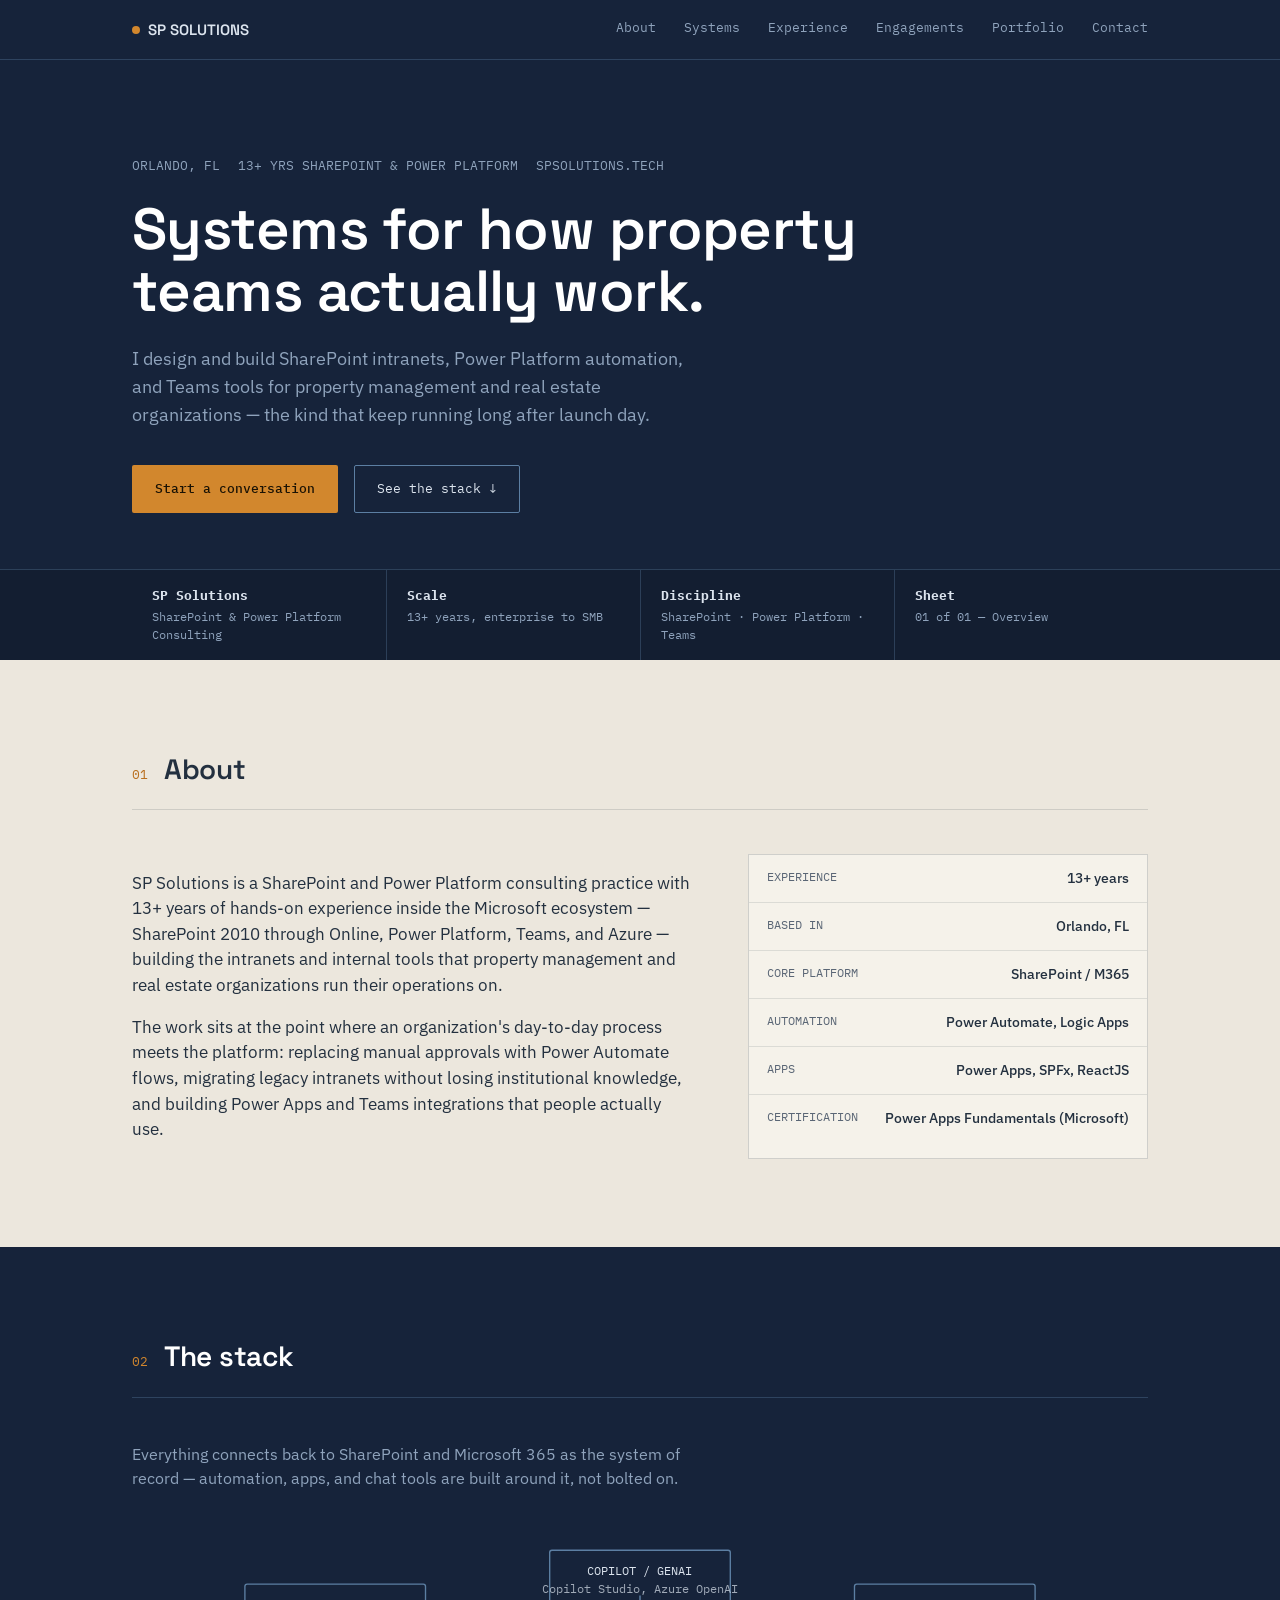
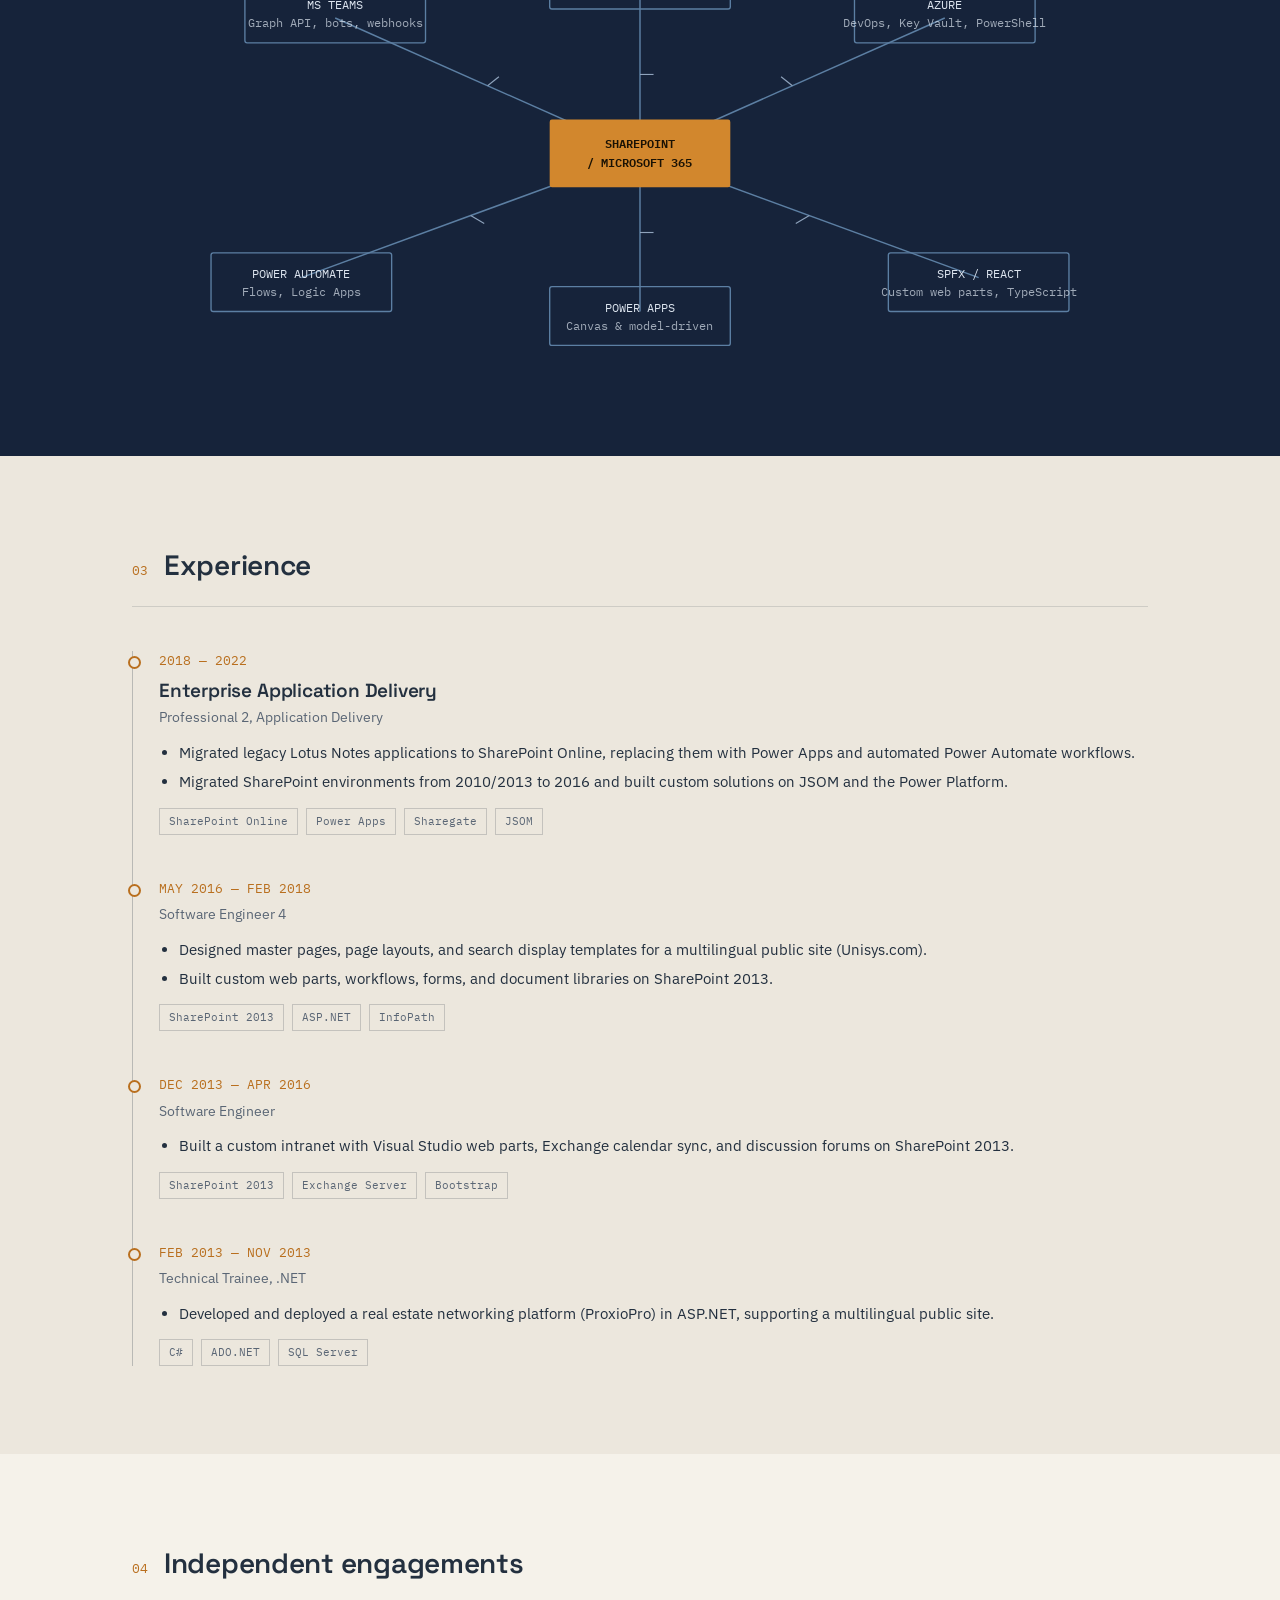
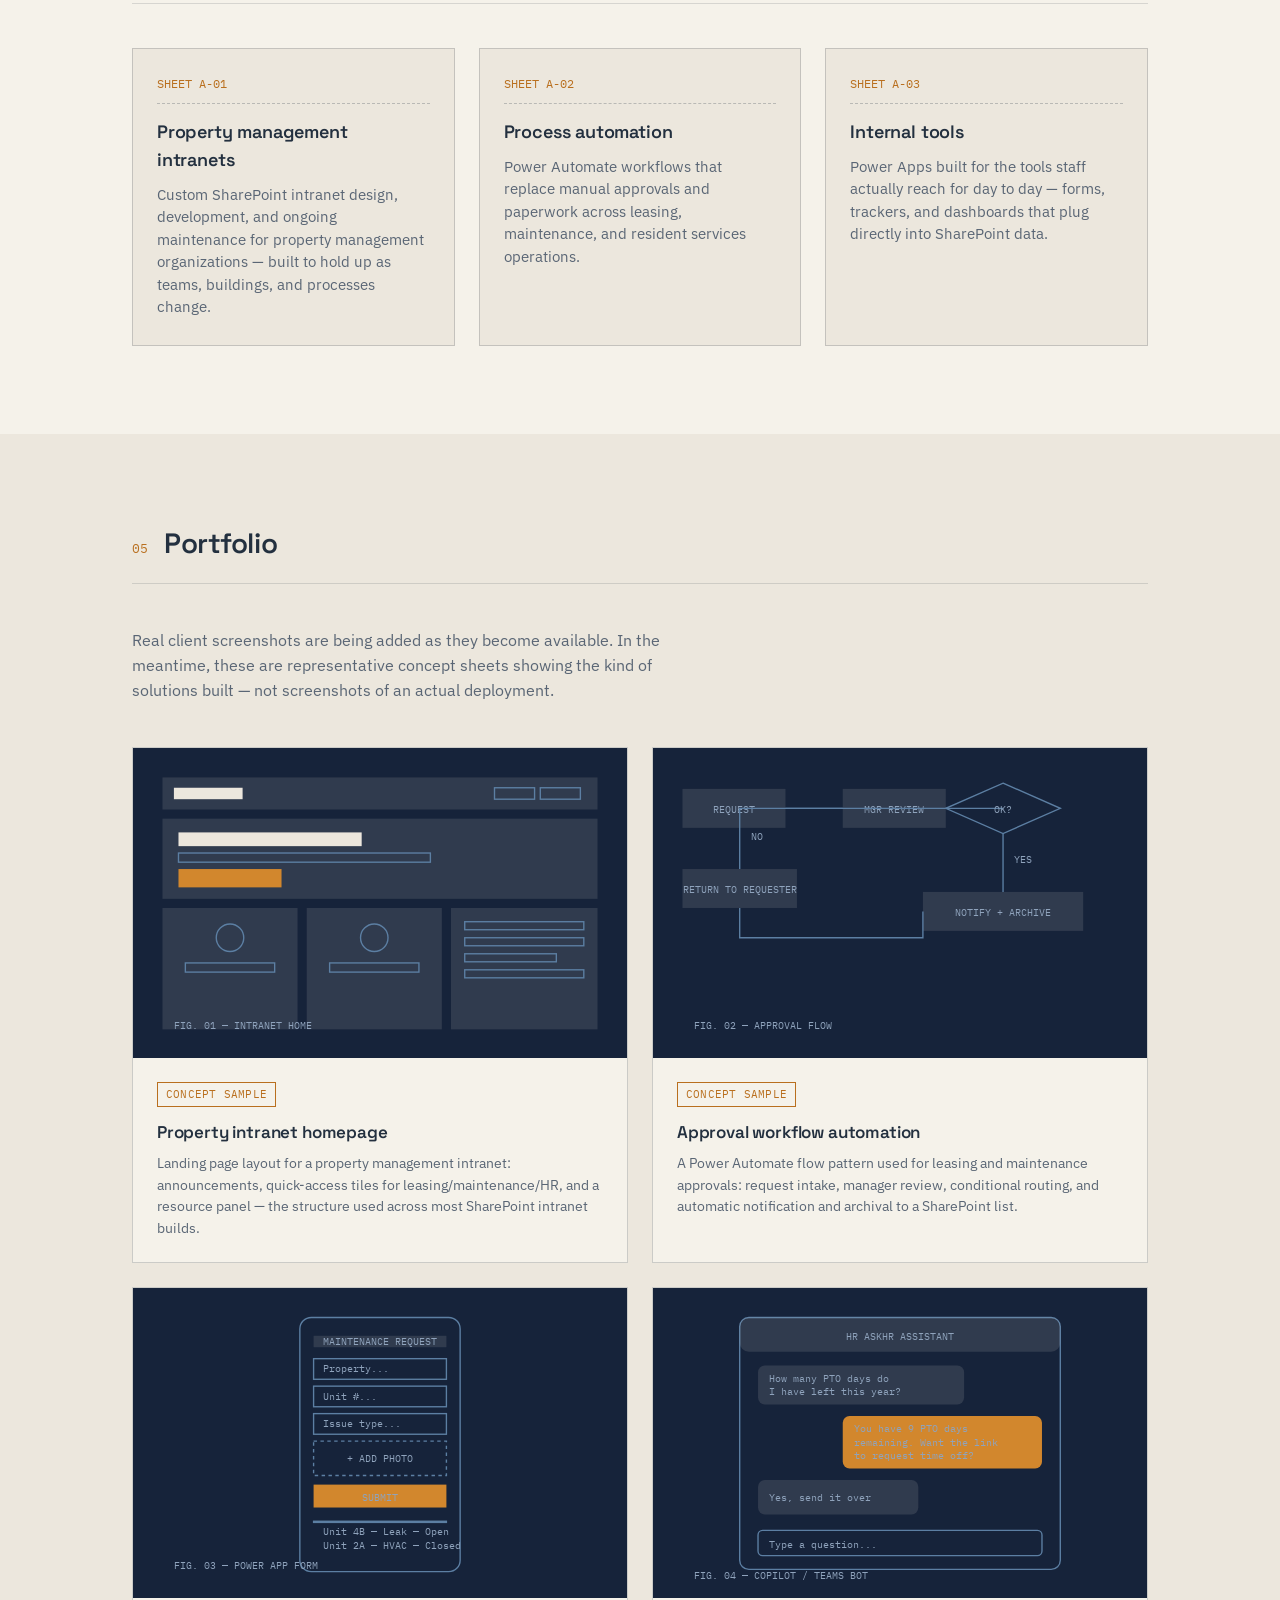
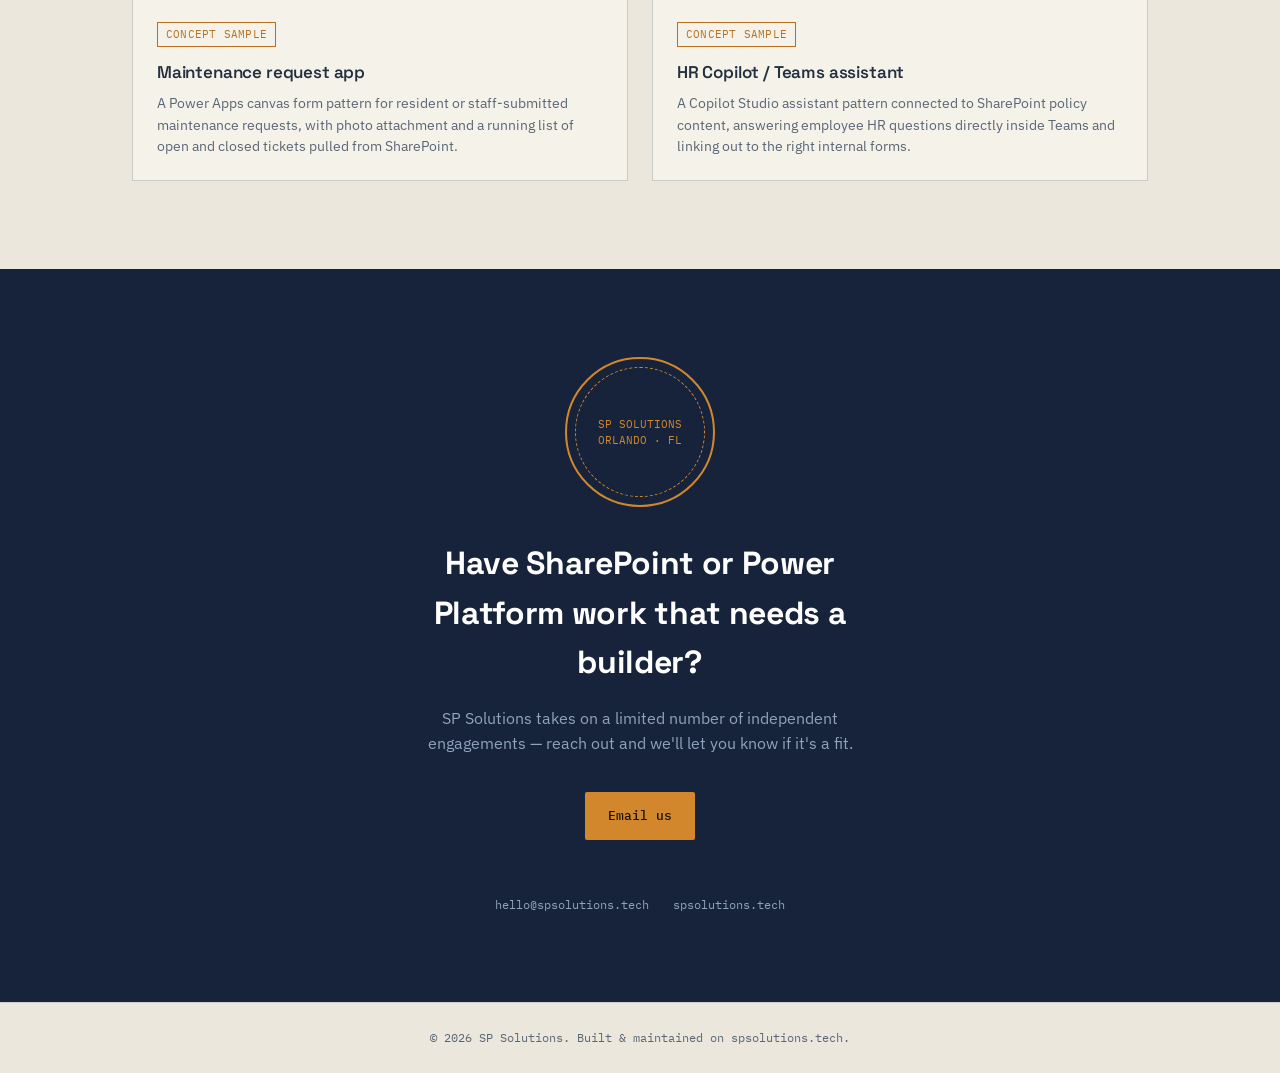
==== index.html @ b30ecdd2 "Remove unnecessary h3 tags in work experience section" ====
<!DOCTYPE html>
<html lang="en">
<head>
<meta charset="UTF-8">
<meta name="viewport" content="width=device-width, initial-scale=1.0">
<title>SP Solutions | SharePoint &amp; Power Platform Systems</title>
<meta name="description" content="SharePoint, Power Platform, and Microsoft Teams systems for property management and real estate organizations. 13+ years building intranets and automation that hold up.">
<link rel="preconnect" href="https://fonts.googleapis.com">
<link rel="preconnect" href="https://fonts.gstatic.com" crossorigin>
<link href="https://fonts.googleapis.com/css2?family=Space+Grotesk:wght@400;500;600;700&family=IBM+Plex+Sans:wght@400;500;600&family=IBM+Plex+Mono:wght@400;500&display=swap" rel="stylesheet">
<style>
  :root{
    --ink:#16233A;
    --ink-2:#1E304A;
    --paper:#ECE7DD;
    --paper-2:#F5F2EA;
    --line:#5C7FA3;
    --line-soft:rgba(92,127,163,0.35);
    --accent:#D2872D;
    --accent-2:#B96F1E;
    --charcoal:#23303F;
    --charcoal-soft:#5A6675;
    --text-dark:#DCE4EE;
    --text-dark-muted:#8FA3BC;
    --radius:2px;
  }
  *{box-sizing:border-box;}
  html{scroll-behavior:smooth;}
  body{
    margin:0;
    font-family:'IBM Plex Sans', sans-serif;
    color:var(--charcoal);
    background:var(--paper);
    line-height:1.55;
  }
  h1,h2,h3{
    font-family:'Space Grotesk', sans-serif;
    margin:0;
    letter-spacing:-0.01em;
  }
  .mono{
    font-family:'IBM Plex Mono', monospace;
  }
  a{color:inherit;}
  .wrap{
    max-width:1080px;
    margin:0 auto;
    padding:0 32px;
  }
  @media (max-width:600px){ .wrap{padding:0 20px;} }

  /* ---------- NAV ---------- */
  header.nav{
    position:sticky; top:0; z-index:50;
    background:var(--ink);
    border-bottom:1px solid var(--line-soft);
  }
  .nav-inner{
    display:flex; align-items:center; justify-content:space-between;
    padding:18px 32px;
    max-width:1080px; margin:0 auto;
  }
  .nav-brand{
    color:var(--text-dark);
    font-family:'Space Grotesk', sans-serif;
    font-weight:600;
    font-size:15px;
    display:flex; align-items:center; gap:8px;
  }
  .nav-brand .dot{
    width:8px; height:8px; background:var(--accent); border-radius:50%;
    display:inline-block;
  }
  .nav-links{
    display:flex; gap:28px;
    font-family:'IBM Plex Mono', monospace;
    font-size:12.5px;
  }
  .nav-links a{
    color:var(--text-dark-muted);
    text-decoration:none;
    border-bottom:1px solid transparent;
    padding-bottom:2px;
    transition:color .15s, border-color .15s;
  }
  .nav-links a:hover{ color:var(--text-dark); border-color:var(--accent); }
  @media (max-width:640px){
    .nav-links{ display:none; }
  }

  /* ---------- HERO ---------- */
  .hero{
    background:
      linear-gradient(var(--ink), var(--ink)) padding-box,
      repeating-linear-gradient(0deg, transparent, transparent 39px, var(--line-soft) 39px, var(--line-soft) 40px),
      repeating-linear-gradient(90deg, transparent, transparent 39px, var(--line-soft) 39px, var(--line-soft) 40px);
    background-color:var(--ink);
    color:var(--text-dark);
    padding:96px 0 0 0;
    position:relative;
    overflow:hidden;
  }
  .hero-inner{
    max-width:1080px; margin:0 auto; padding:0 32px 56px;
  }
  .hero-eyebrow{
    font-family:'IBM Plex Mono', monospace;
    font-size:12.5px;
    color:var(--text-dark-muted);
    margin-bottom:22px;
    display:flex; gap:18px; flex-wrap:wrap;
  }
  .hero-eyebrow span{ white-space:nowrap; }
  .hero h1{
    font-size:clamp(34px, 6vw, 58px);
    font-weight:600;
    color:#fff;
    max-width:760px;
    line-height:1.08;
  }
  .hero p.lede{
    font-size:18px;
    color:var(--text-dark-muted);
    max-width:560px;
    margin-top:22px;
  }
  .hero-cta{
    margin-top:36px;
    display:flex; gap:16px; flex-wrap:wrap;
  }
  .btn{
    font-family:'IBM Plex Mono', monospace;
    font-size:13px;
    padding:13px 22px;
    border-radius:var(--radius);
    text-decoration:none;
    display:inline-block;
    border:1px solid transparent;
  }
  .btn-primary{
    background:var(--accent);
    color:#1A1204;
    font-weight:500;
  }
  .btn-primary:hover{ background:var(--accent-2); }
  .btn-ghost{
    border-color:var(--line);
    color:var(--text-dark);
  }
  .btn-ghost:hover{ border-color:var(--text-dark); }

  /* title block strip */
  .title-block{
    border-top:1px solid var(--line-soft);
    background:rgba(0,0,0,0.15);
  }
  .title-block .wrap{
    display:grid;
    grid-template-columns:repeat(4, 1fr);
    gap:0;
  }
  .tb-cell{
    padding:16px 20px;
    border-left:1px solid var(--line-soft);
    font-family:'IBM Plex Mono', monospace;
    font-size:11.5px;
    color:var(--text-dark-muted);
  }
  .tb-cell:first-child{ border-left:none; }
  .tb-cell b{
    display:block;
    color:var(--text-dark);
    font-size:12.5px;
    margin-bottom:3px;
  }
  @media (max-width:700px){
    .title-block .wrap{ grid-template-columns:repeat(2,1fr); }
    .tb-cell:nth-child(3){ border-left:none; }
  }

  /* ---------- SECTION SHELL ---------- */
  section{ padding:88px 0; }
  .section-head{
    display:flex; align-items:baseline; gap:16px;
    margin-bottom:44px;
    border-bottom:1px solid rgba(35,48,63,0.15);
    padding-bottom:18px;
  }
  .section-num{
    font-family:'IBM Plex Mono', monospace;
    font-size:13px;
    color:var(--accent-2);
  }
  .section-head h2{
    font-size:28px;
    font-weight:600;
    color:var(--charcoal);
  }

  /* ---------- ABOUT ---------- */
  .about-grid{
    display:grid;
    grid-template-columns:1.4fr 1fr;
    gap:56px;
  }
  @media (max-width:760px){ .about-grid{ grid-template-columns:1fr; gap:36px; } }
  .about-grid p{ font-size:16.5px; color:var(--charcoal); }
  .about-grid p + p{ margin-top:16px; }
  .spec-table{
    border:1px solid rgba(35,48,63,0.18);
    background:var(--paper-2);
  }
  .spec-row{
    display:flex; justify-content:space-between;
    padding:13px 18px;
    border-bottom:1px solid rgba(35,48,63,0.12);
    font-size:13.5px;
  }
  .spec-row:last-child{ border-bottom:none; }
  .spec-row .k{ color:var(--charcoal-soft); font-family:'IBM Plex Mono', monospace; font-size:12px; }
  .spec-row .v{ font-weight:500; text-align:right; }

  /* ---------- SYSTEMS DIAGRAM ---------- */
  .systems{
    background:var(--ink);
    color:var(--text-dark);
  }
  .systems .section-head{ border-bottom-color:var(--line-soft); }
  .systems .section-head h2{ color:#fff; }
  .systems .section-num{ color:var(--accent); }
  .systems-intro{
    color:var(--text-dark-muted);
    max-width:560px;
    margin-bottom:48px;
    font-size:16px;
  }
  .diagram-wrap{
    width:100%;
    overflow-x:auto;
  }
  svg.diagram{ width:100%; height:auto; min-width:560px; display:block; }
  .diag-line{ stroke:var(--line); stroke-width:1.3; fill:none; }
  .diag-node-hub rect{ fill:var(--accent); stroke:none; }
  .diag-node-hub text{ fill:#1A1204; font-weight:600; }
  .diag-node rect{ fill:transparent; stroke:var(--line); stroke-width:1.2; }
  .diag-node text{ fill:var(--text-dark); }
  .diag-label{
    font-family:'IBM Plex Mono', monospace;
    font-size:11px;
  }
  .diag-tick{ stroke:var(--text-dark-muted); stroke-width:1; }

  /* ---------- EXPERIENCE ---------- */
  .timeline{
    position:relative;
    padding-left:26px;
    border-left:1px solid rgba(35,48,63,0.25);
  }
  .tl-item{
    position:relative;
    padding-bottom:44px;
  }
  .tl-item:last-child{ padding-bottom:0; }
  .tl-item::before{
    content:'';
    position:absolute;
    left:-31px; top:5px;
    width:9px; height:9px;
    background:var(--paper);
    border:2px solid var(--accent-2);
    border-radius:50%;
  }
  .tl-year{
    font-family:'IBM Plex Mono', monospace;
    font-size:12.5px;
    color:var(--accent-2);
    margin-bottom:6px;
  }
  .tl-item h3{ font-size:19px; font-weight:600; }
  .tl-role{ font-size:14px; color:var(--charcoal-soft); margin-top:2px; margin-bottom:12px; }
  .tl-item ul{ margin:0; padding-left:20px; }
  .tl-item li{ font-size:15px; margin-bottom:6px; }
  .tl-tags{
    margin-top:14px;
    display:flex; flex-wrap:wrap; gap:8px;
  }
  .tl-tags span{
    font-family:'IBM Plex Mono', monospace;
    font-size:11px;
    padding:4px 9px;
    border:1px solid rgba(35,48,63,0.2);
    color:var(--charcoal-soft);
  }

  /* ---------- ENGAGEMENTS ---------- */
  .engagements{ background:var(--paper-2); }
  .sheet-grid{
    display:grid;
    grid-template-columns:repeat(3, 1fr);
    gap:24px;
  }
  @media (max-width:820px){ .sheet-grid{ grid-template-columns:1fr; } }
  .sheet{
    border:1px solid rgba(35,48,63,0.2);
    background:var(--paper);
    padding:26px 24px;
    position:relative;
  }
  .sheet-num{
    font-family:'IBM Plex Mono', monospace;
    font-size:11.5px;
    color:var(--accent-2);
    margin-bottom:14px;
    padding-bottom:10px;
    border-bottom:1px dashed rgba(35,48,63,0.25);
  }
  .sheet h3{ font-size:18px; font-weight:600; margin-bottom:10px; }
  .sheet p{ font-size:14.5px; color:var(--charcoal-soft); margin:0; }

  /* ---------- CONTACT ---------- */
  .contact{
    background:var(--ink);
    color:var(--text-dark);
    text-align:center;
  }
  .contact .section-head{ justify-content:center; border-bottom:none; }
  .stamp{
    width:150px; height:150px;
    margin:0 auto 32px;
    border:2px solid var(--accent);
    border-radius:50%;
    display:flex; align-items:center; justify-content:center;
    position:relative;
  }
  .stamp::before{
    content:'';
    position:absolute; inset:8px;
    border:1px dashed var(--accent);
    border-radius:50%;
  }
  .stamp span{
    font-family:'IBM Plex Mono', monospace;
    font-size:11px;
    color:var(--accent);
    text-align:center;
    line-height:1.5;
    padding:0 14px;
  }
  .contact h2{
    font-size:32px;
    color:#fff;
    max-width:520px;
    margin:0 auto 18px;
  }
  .contact p.lede{
    color:var(--text-dark-muted);
    max-width:480px;
    margin:0 auto 36px;
    font-size:16px;
  }
  .contact-links{
    display:flex; justify-content:center; gap:16px; flex-wrap:wrap;
    margin-bottom:56px;
  }
  .contact-meta{
    font-family:'IBM Plex Mono', monospace;
    font-size:12px;
    color:var(--text-dark-muted);
    display:flex; justify-content:center; gap:24px; flex-wrap:wrap;
  }

  /* ---------- PORTFOLIO ---------- */
  .portfolio-grid{
    display:grid;
    grid-template-columns:repeat(2, 1fr);
    gap:24px;
  }
  @media (max-width:760px){ .portfolio-grid{ grid-template-columns:1fr; } }
  .portfolio-card{
    border:1px solid rgba(35,48,63,0.2);
    background:var(--paper-2);
    overflow:hidden;
  }
  .mockup-frame{
    background:var(--ink);
    padding:18px;
  }
  .mockup-frame svg{ width:100%; height:auto; display:block; }
  .mock-fill{ fill:var(--paper); }
  .mock-fill-soft{ fill:rgba(236,231,221,0.12); }
  .mock-stroke{ stroke:var(--line); stroke-width:1.2; fill:none; }
  .mock-accent{ fill:var(--accent); }
  .mock-text{ font-family:'IBM Plex Mono', monospace; font-size:9px; fill:var(--text-dark-muted); }
  .portfolio-body{ padding:22px 24px; }
  .concept-tag{
    display:inline-block;
    font-family:'IBM Plex Mono', monospace;
    font-size:10.5px;
    letter-spacing:0.02em;
    color:var(--accent-2);
    border:1px solid var(--accent-2);
    padding:3px 8px;
    margin-bottom:12px;
  }
  .portfolio-body h3{ font-size:17px; font-weight:600; margin-bottom:8px; }
  .portfolio-body p{ font-size:14px; color:var(--charcoal-soft); margin:0; }

  footer{
    padding:26px 0;
    text-align:center;
    font-family:'IBM Plex Mono', monospace;
    font-size:11.5px;
    color:var(--charcoal-soft);
    border-top:1px solid rgba(35,48,63,0.15);
  }
</style>
</head>
<body>

<header class="nav">
  <div class="nav-inner">
    <div class="nav-brand"><span class="dot"></span>SP SOLUTIONS</div>
    <nav class="nav-links">
      <a href="#about">About</a>
      <a href="#systems">Systems</a>
      <a href="#experience">Experience</a>
      <a href="#engagements">Engagements</a>
      <a href="#portfolio">Portfolio</a>
      <a href="#contact">Contact</a>
    </nav>
  </div>
</header>

<section class="hero">
  <div class="hero-inner">
    <div class="hero-eyebrow">
      <span>ORLANDO, FL</span>
      <span>13+ YRS SHAREPOINT &amp; POWER PLATFORM</span>
      <span>SPSOLUTIONS.TECH</span>
    </div>
    <h1>Systems for how property teams actually work.</h1>
    <p class="lede">I design and build SharePoint intranets, Power Platform automation, and Teams tools for property management and real estate organizations — the kind that keep running long after launch day.</p>
    <div class="hero-cta">
      <a class="btn btn-primary" href="#contact">Start a conversation</a>
      <a class="btn btn-ghost" href="#systems">See the stack &darr;</a>
    </div>
  </div>
  <div class="title-block">
    <div class="wrap">
      <div class="tb-cell"><b>SP Solutions</b>SharePoint &amp; Power Platform Consulting</div>
      <div class="tb-cell"><b>Scale</b>13+ years, enterprise to SMB</div>
      <div class="tb-cell"><b>Discipline</b>SharePoint · Power Platform · Teams</div>
      <div class="tb-cell"><b>Sheet</b>01 of 01 — Overview</div>
    </div>
  </div>
</section>

<section id="about">
  <div class="wrap">
    <div class="section-head"><span class="section-num">01</span><h2>About</h2></div>
    <div class="about-grid">
      <div>
        <p>SP Solutions is a SharePoint and Power Platform consulting practice with 13+ years of hands-on experience inside the Microsoft ecosystem — SharePoint 2010 through Online, Power Platform, Teams, and Azure — building the intranets and internal tools that property management and real estate organizations run their operations on.</p>
        <p>The work sits at the point where an organization's day-to-day process meets the platform: replacing manual approvals with Power Automate flows, migrating legacy intranets without losing institutional knowledge, and building Power Apps and Teams integrations that people actually use.</p>
      </div>
      <div class="spec-table">
        <div class="spec-row"><span class="k">EXPERIENCE</span><span class="v">13+ years</span></div>
        <div class="spec-row"><span class="k">BASED IN</span><span class="v">Orlando, FL</span></div>
        <div class="spec-row"><span class="k">CORE PLATFORM</span><span class="v">SharePoint / M365</span></div>
        <div class="spec-row"><span class="k">AUTOMATION</span><span class="v">Power Automate, Logic Apps</span></div>
        <div class="spec-row"><span class="k">APPS</span><span class="v">Power Apps, SPFx, ReactJS</span></div>
        <div class="spec-row"><span class="k">CERTIFICATION</span><span class="v">Power Apps Fundamentals (Microsoft)</span></div>
      </div>
    </div>
  </div>
</section>

<section id="systems" class="systems">
  <div class="wrap">
    <div class="section-head"><span class="section-num">02</span><h2>The stack</h2></div>
    <p class="systems-intro">Everything connects back to SharePoint and Microsoft 365 as the system of record — automation, apps, and chat tools are built around it, not bolted on.</p>
    <div class="diagram-wrap">
      <svg class="diagram" viewBox="0 0 900 380" xmlns="http://www.w3.org/2000/svg">
        <!-- connecting lines from hub to nodes -->
        <path class="diag-line" d="M450,190 L180,70"/>
        <path class="diag-line" d="M450,190 L450,50"/>
        <path class="diag-line" d="M450,190 L720,70"/>
        <path class="diag-line" d="M450,190 L150,300"/>
        <path class="diag-line" d="M450,190 L450,330"/>
        <path class="diag-line" d="M450,190 L750,300"/>

        <!-- tick marks along lines for dimension feel -->
        <line class="diag-tick" x1="315" y1="130" x2="325" y2="122"/>
        <line class="diag-tick" x1="450" y1="120" x2="462" y2="120"/>
        <line class="diag-tick" x1="585" y1="130" x2="575" y2="122"/>
        <line class="diag-tick" x1="300" y1="245" x2="312" y2="252"/>
        <line class="diag-tick" x1="450" y1="260" x2="462" y2="260"/>
        <line class="diag-tick" x1="600" y1="245" x2="588" y2="252"/>

        <!-- hub -->
        <g class="diag-node-hub">
          <rect x="370" y="160" width="160" height="60" rx="2"/>
          <text x="450" y="185" text-anchor="middle" class="diag-label">SHAREPOINT</text>
          <text x="450" y="202" text-anchor="middle" class="diag-label">/ MICROSOFT 365</text>
        </g>

        <!-- nodes -->
        <g class="diag-node">
          <rect x="100" y="40" width="160" height="52" rx="2"/>
          <text x="180" y="62" text-anchor="middle" class="diag-label">MS TEAMS</text>
          <text x="180" y="78" text-anchor="middle" class="diag-label" fill-opacity="0.7">Graph API, bots, webhooks</text>
        </g>
        <g class="diag-node">
          <rect x="370" y="10" width="160" height="52" rx="2"/>
          <text x="450" y="32" text-anchor="middle" class="diag-label">COPILOT / GENAI</text>
          <text x="450" y="48" text-anchor="middle" class="diag-label" fill-opacity="0.7">Copilot Studio, Azure OpenAI</text>
        </g>
        <g class="diag-node">
          <rect x="640" y="40" width="160" height="52" rx="2"/>
          <text x="720" y="62" text-anchor="middle" class="diag-label">AZURE</text>
          <text x="720" y="78" text-anchor="middle" class="diag-label" fill-opacity="0.7">DevOps, Key Vault, PowerShell</text>
        </g>
        <g class="diag-node">
          <rect x="70" y="278" width="160" height="52" rx="2"/>
          <text x="150" y="300" text-anchor="middle" class="diag-label">POWER AUTOMATE</text>
          <text x="150" y="316" text-anchor="middle" class="diag-label" fill-opacity="0.7">Flows, Logic Apps</text>
        </g>
        <g class="diag-node">
          <rect x="370" y="308" width="160" height="52" rx="2"/>
          <text x="450" y="330" text-anchor="middle" class="diag-label">POWER APPS</text>
          <text x="450" y="346" text-anchor="middle" class="diag-label" fill-opacity="0.7">Canvas &amp; model-driven</text>
        </g>
        <g class="diag-node">
          <rect x="670" y="278" width="160" height="52" rx="2"/>
          <text x="750" y="300" text-anchor="middle" class="diag-label">SPFX / REACT</text>
          <text x="750" y="316" text-anchor="middle" class="diag-label" fill-opacity="0.7">Custom web parts, TypeScript</text>
        </g>
      </svg>
    </div>
  </div>
</section>

<section id="experience">
  <div class="wrap">
    <div class="section-head"><span class="section-num">03</span><h2>Experience</h2></div>
    <div class="timeline">

      <div class="tl-item">
        <div class="tl-year">2018 — 2022</div>
        <h3>Enterprise Application Delivery</h3>
        <div class="tl-role">Professional 2, Application Delivery</div>
        <ul>
          <li>Migrated legacy Lotus Notes applications to SharePoint Online, replacing them with Power Apps and automated Power Automate workflows.</li>
          <li>Migrated SharePoint environments from 2010/2013 to 2016 and built custom solutions on JSOM and the Power Platform.</li>
        </ul>
        <div class="tl-tags">
          <span>SharePoint Online</span><span>Power Apps</span><span>Sharegate</span><span>JSOM</span>
        </div>
      </div>

      <div class="tl-item">
        <div class="tl-year">MAY 2016 — FEB 2018</div> 
        <div class="tl-role">Software Engineer 4</div>
        <ul>
          <li>Designed master pages, page layouts, and search display templates for a multilingual public site (Unisys.com).</li>
          <li>Built custom web parts, workflows, forms, and document libraries on SharePoint 2013.</li>
        </ul>
        <div class="tl-tags">
          <span>SharePoint 2013</span><span>ASP.NET</span><span>InfoPath</span>
        </div>
      </div>

      <div class="tl-item">
        <div class="tl-year">DEC 2013 — APR 2016</div> 
        <div class="tl-role">Software Engineer</div>
        <ul>
          <li>Built a custom intranet with Visual Studio web parts, Exchange calendar sync, and discussion forums on SharePoint 2013.</li>
        </ul>
        <div class="tl-tags">
          <span>SharePoint 2013</span><span>Exchange Server</span><span>Bootstrap</span>
        </div>
      </div>

      <div class="tl-item">
        <div class="tl-year">FEB 2013 — NOV 2013</div>
         
        <div class="tl-role">Technical Trainee, .NET</div>
        <ul>
          <li>Developed and deployed a real estate networking platform (ProxioPro) in ASP.NET, supporting a multilingual public site.</li>
        </ul>
        <div class="tl-tags">
          <span>C#</span><span>ADO.NET</span><span>SQL Server</span>
        </div>
      </div>

    </div>
  </div>
</section>

<section id="engagements" class="engagements">
  <div class="wrap">
    <div class="section-head"><span class="section-num">04</span><h2>Independent engagements</h2></div>
    <div class="sheet-grid">
      <div class="sheet">
        <div class="sheet-num">SHEET A-01</div>
        <h3>Property management intranets</h3>
        <p>Custom SharePoint intranet design, development, and ongoing maintenance for property management organizations — built to hold up as teams, buildings, and processes change.</p>
      </div>
      <div class="sheet">
        <div class="sheet-num">SHEET A-02</div>
        <h3>Process automation</h3>
        <p>Power Automate workflows that replace manual approvals and paperwork across leasing, maintenance, and resident services operations.</p>
      </div>
      <div class="sheet">
        <div class="sheet-num">SHEET A-03</div>
        <h3>Internal tools</h3>
        <p>Power Apps built for the tools staff actually reach for day to day — forms, trackers, and dashboards that plug directly into SharePoint data.</p>
      </div>
    </div>
  </div>
</section>

<section id="portfolio">
  <div class="wrap">
    <div class="section-head"><span class="section-num">05</span><h2>Portfolio</h2></div>
    <p class="systems-intro" style="color:var(--charcoal-soft); margin-bottom:44px;">Real client screenshots are being added as they become available. In the meantime, these are representative concept sheets showing the kind of solutions built — not screenshots of an actual deployment.</p>
    <div class="portfolio-grid">

      <div class="portfolio-card">
        <div class="mockup-frame">
          <svg viewBox="0 0 400 240" xmlns="http://www.w3.org/2000/svg">
            <rect x="10" y="10" width="380" height="28" class="mock-fill-soft"/>
            <rect x="20" y="19" width="60" height="10" class="mock-fill"/>
            <rect x="300" y="19" width="35" height="10" class="mock-stroke"/>
            <rect x="340" y="19" width="35" height="10" class="mock-stroke"/>
            <rect x="10" y="46" width="380" height="70" class="mock-fill-soft"/>
            <rect x="24" y="58" width="160" height="12" class="mock-fill"/>
            <rect x="24" y="76" width="220" height="8" class="mock-stroke"/>
            <rect x="24" y="90" width="90" height="16" class="mock-accent"/>
            <rect x="10" y="124" width="118" height="106" class="mock-fill-soft"/>
            <circle cx="69" cy="150" r="12" class="mock-stroke"/>
            <rect x="30" y="172" width="78" height="8" class="mock-stroke"/>
            <rect x="10" y="240" width="0" height="0"/>
            <rect x="136" y="124" width="118" height="106" class="mock-fill-soft"/>
            <circle cx="195" cy="150" r="12" class="mock-stroke"/>
            <rect x="156" y="172" width="78" height="8" class="mock-stroke"/>
            <rect x="262" y="124" width="128" height="106" class="mock-fill-soft"/>
            <rect x="274" y="136" width="104" height="7" class="mock-stroke"/>
            <rect x="274" y="150" width="104" height="7" class="mock-stroke"/>
            <rect x="274" y="164" width="80" height="7" class="mock-stroke"/>
            <rect x="274" y="178" width="104" height="7" class="mock-stroke"/>
            <text x="20" y="230" class="mock-text">FIG. 01 — INTRANET HOME</text>
          </svg>
        </div>
        <div class="portfolio-body">
          <span class="concept-tag">CONCEPT SAMPLE</span>
          <h3>Property intranet homepage</h3>
          <p>Landing page layout for a property management intranet: announcements, quick-access tiles for leasing/maintenance/HR, and a resource panel — the structure used across most SharePoint intranet builds.</p>
        </div>
      </div>

      <div class="portfolio-card">
        <div class="mockup-frame">
          <svg viewBox="0 0 400 240" xmlns="http://www.w3.org/2000/svg">
            <rect x="10" y="20" width="90" height="34" class="mock-fill-soft"/>
            <text x="55" y="41" text-anchor="middle" class="mock-text">REQUEST</text>
            <path class="mock-stroke" d="M100,37 L150,37"/>
            <rect x="150" y="20" width="90" height="34" class="mock-fill-soft"/>
            <text x="195" y="41" text-anchor="middle" class="mock-text">MGR REVIEW</text>
            <path class="mock-stroke" d="M240,37 L290,37"/>
            <polygon points="290,15 340,37 290,59 240,37" class="mock-stroke"/>
            <text x="290" y="41" text-anchor="middle" class="mock-text">OK?</text>
            <path class="mock-stroke" d="M290,59 L290,110"/>
            <text x="300" y="85" class="mock-text">YES</text>
            <rect x="220" y="110" width="140" height="34" class="mock-fill-soft"/>
            <text x="290" y="131" text-anchor="middle" class="mock-text">NOTIFY + ARCHIVE</text>
            <path class="mock-stroke" d="M240,37 L60,37 L60,90"/>
            <text x="70" y="65" class="mock-text">NO</text>
            <rect x="10" y="90" width="100" height="34" class="mock-fill-soft"/>
            <text x="60" y="111" text-anchor="middle" class="mock-text">RETURN TO REQUESTER</text>
            <path class="mock-stroke" d="M60,124 L60,150 L220,150 L220,127"/>
            <text x="20" y="230" class="mock-text">FIG. 02 — APPROVAL FLOW</text>
          </svg>
        </div>
        <div class="portfolio-body">
          <span class="concept-tag">CONCEPT SAMPLE</span>
          <h3>Approval workflow automation</h3>
          <p>A Power Automate flow pattern used for leasing and maintenance approvals: request intake, manager review, conditional routing, and automatic notification and archival to a SharePoint list.</p>
        </div>
      </div>

      <div class="portfolio-card">
        <div class="mockup-frame">
          <svg viewBox="0 0 400 240" xmlns="http://www.w3.org/2000/svg">
            <rect x="130" y="10" width="140" height="222" rx="10" class="mock-stroke"/>
            <rect x="142" y="26" width="116" height="10" class="mock-fill-soft"/>
            <text x="200" y="34" text-anchor="middle" class="mock-text">MAINTENANCE REQUEST</text>
            <rect x="142" y="46" width="116" height="18" class="mock-stroke"/>
            <text x="150" y="58" class="mock-text">Property...</text>
            <rect x="142" y="70" width="116" height="18" class="mock-stroke"/>
            <text x="150" y="82" class="mock-text">Unit #...</text>
            <rect x="142" y="94" width="116" height="18" class="mock-stroke"/>
            <text x="150" y="106" class="mock-text">Issue type...</text>
            <rect x="142" y="118" width="116" height="30" class="mock-stroke" stroke-dasharray="3,3"/>
            <text x="200" y="136" text-anchor="middle" class="mock-text">+ ADD PHOTO</text>
            <rect x="142" y="156" width="116" height="20" class="mock-accent"/>
            <text x="200" y="170" text-anchor="middle" class="mock-text" fill="#1A1204">SUBMIT</text>
            <rect x="142" y="188" width="116" height="1" class="mock-stroke"/>
            <text x="150" y="200" class="mock-text">Unit 4B — Leak — Open</text>
            <text x="150" y="212" class="mock-text">Unit 2A — HVAC — Closed</text>
            <text x="20" y="230" class="mock-text">FIG. 03 — POWER APP FORM</text>
          </svg>
        </div>
        <div class="portfolio-body">
          <span class="concept-tag">CONCEPT SAMPLE</span>
          <h3>Maintenance request app</h3>
          <p>A Power Apps canvas form pattern for resident or staff-submitted maintenance requests, with photo attachment and a running list of open and closed tickets pulled from SharePoint.</p>
        </div>
      </div>

      <div class="portfolio-card">
        <div class="mockup-frame">
          <svg viewBox="0 0 400 240" xmlns="http://www.w3.org/2000/svg">
            <rect x="60" y="10" width="280" height="220" rx="8" class="mock-stroke"/>
            <rect x="60" y="10" width="280" height="30" rx="8" class="mock-fill-soft"/>
            <text x="200" y="30" text-anchor="middle" class="mock-text">HR ASKHR ASSISTANT</text>
            <rect x="76" y="52" width="180" height="34" rx="6" class="mock-fill-soft"/>
            <text x="86" y="66" class="mock-text">How many PTO days do</text>
            <text x="86" y="78" class="mock-text">I have left this year?</text>
            <rect x="150" y="96" width="174" height="46" rx="6" class="mock-accent"/>
            <text x="160" y="110" class="mock-text" fill="#1A1204">You have 9 PTO days</text>
            <text x="160" y="122" class="mock-text" fill="#1A1204">remaining. Want the link</text>
            <text x="160" y="134" class="mock-text" fill="#1A1204">to request time off?</text>
            <rect x="76" y="152" width="140" height="30" rx="6" class="mock-fill-soft"/>
            <text x="86" y="170" class="mock-text">Yes, send it over</text>
            <rect x="76" y="196" width="248" height="22" rx="4" class="mock-stroke"/>
            <text x="86" y="211" class="mock-text">Type a question...</text>
            <text x="20" y="238" class="mock-text">FIG. 04 — COPILOT / TEAMS BOT</text>
          </svg>
        </div>
        <div class="portfolio-body">
          <span class="concept-tag">CONCEPT SAMPLE</span>
          <h3>HR Copilot / Teams assistant</h3>
          <p>A Copilot Studio assistant pattern connected to SharePoint policy content, answering employee HR questions directly inside Teams and linking out to the right internal forms.</p>
        </div>
      </div>

    </div>
  </div>
</section>

<section id="contact" class="contact">
  <div class="wrap">
    <div class="stamp"><span>SP SOLUTIONS<br>ORLANDO · FL</span></div>
    <h2>Have SharePoint or Power Platform work that needs a builder?</h2>
    <p class="lede">SP Solutions takes on a limited number of independent engagements — reach out and we'll let you know if it's a fit.</p>
    <div class="contact-links">
      <a class="btn btn-primary" href="mailto:hello@spsolutions.tech">Email us</a>
    </div>
    <div class="contact-meta">
      <span>hello@spsolutions.tech</span>
      <span>spsolutions.tech</span>
    </div>
  </div>
</section>

<footer>
  &copy; <span id="year"></span> SP Solutions. Built &amp; maintained on spsolutions.tech.
</footer>

<script>
  document.getElementById('year').textContent = new Date().getFullYear();
</script>

</body>
</html>
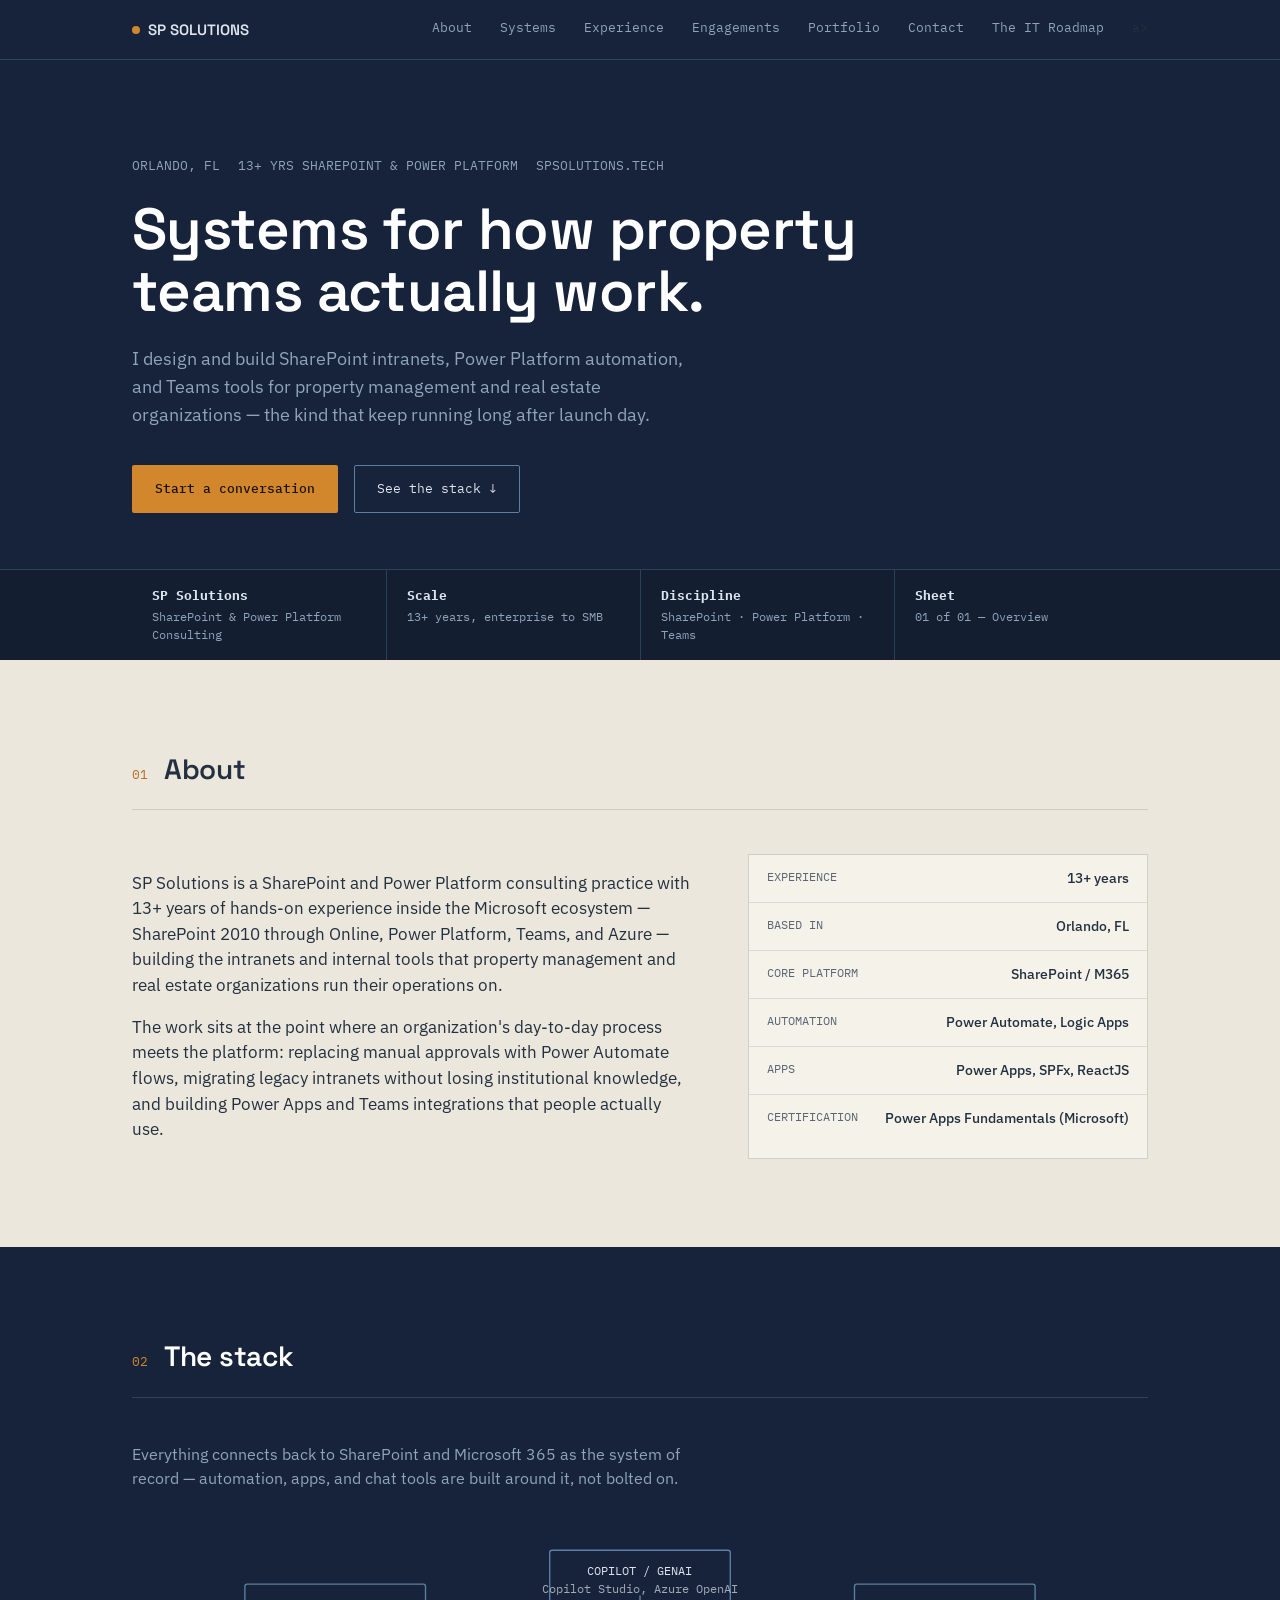
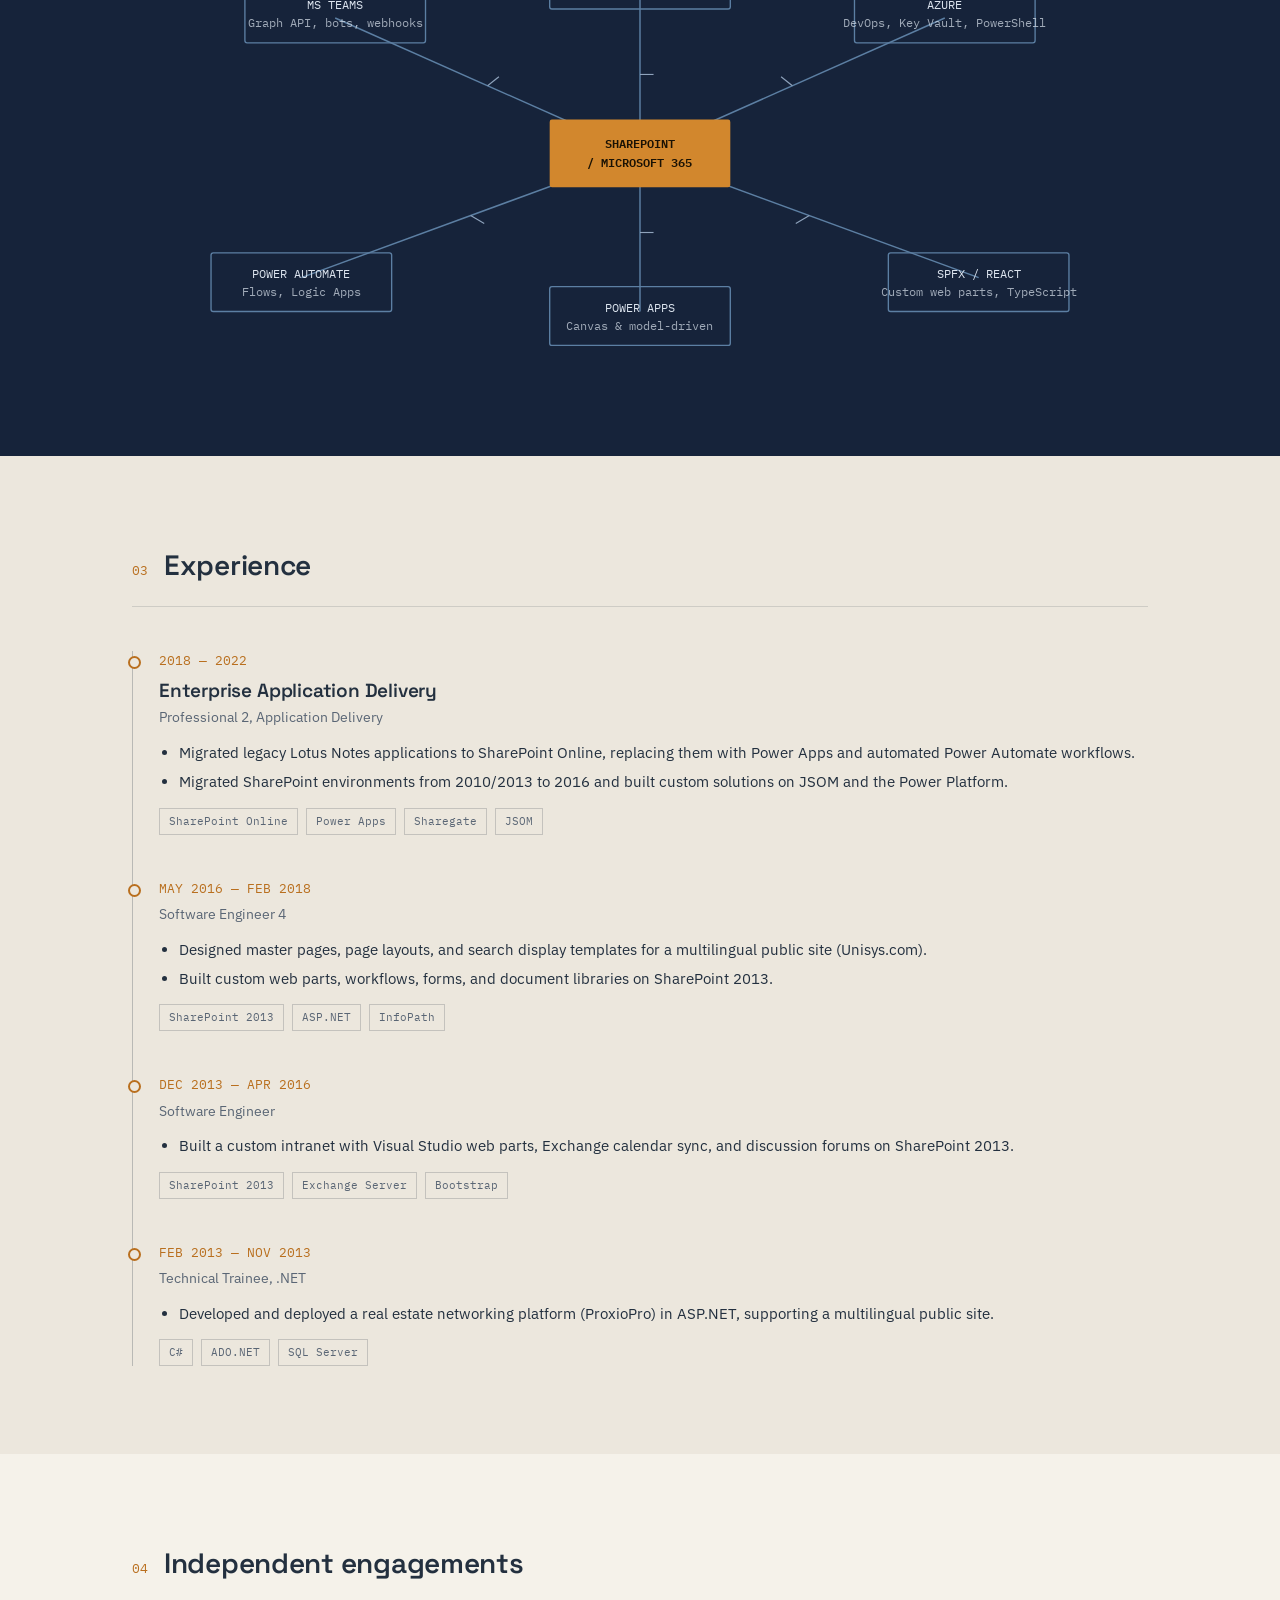
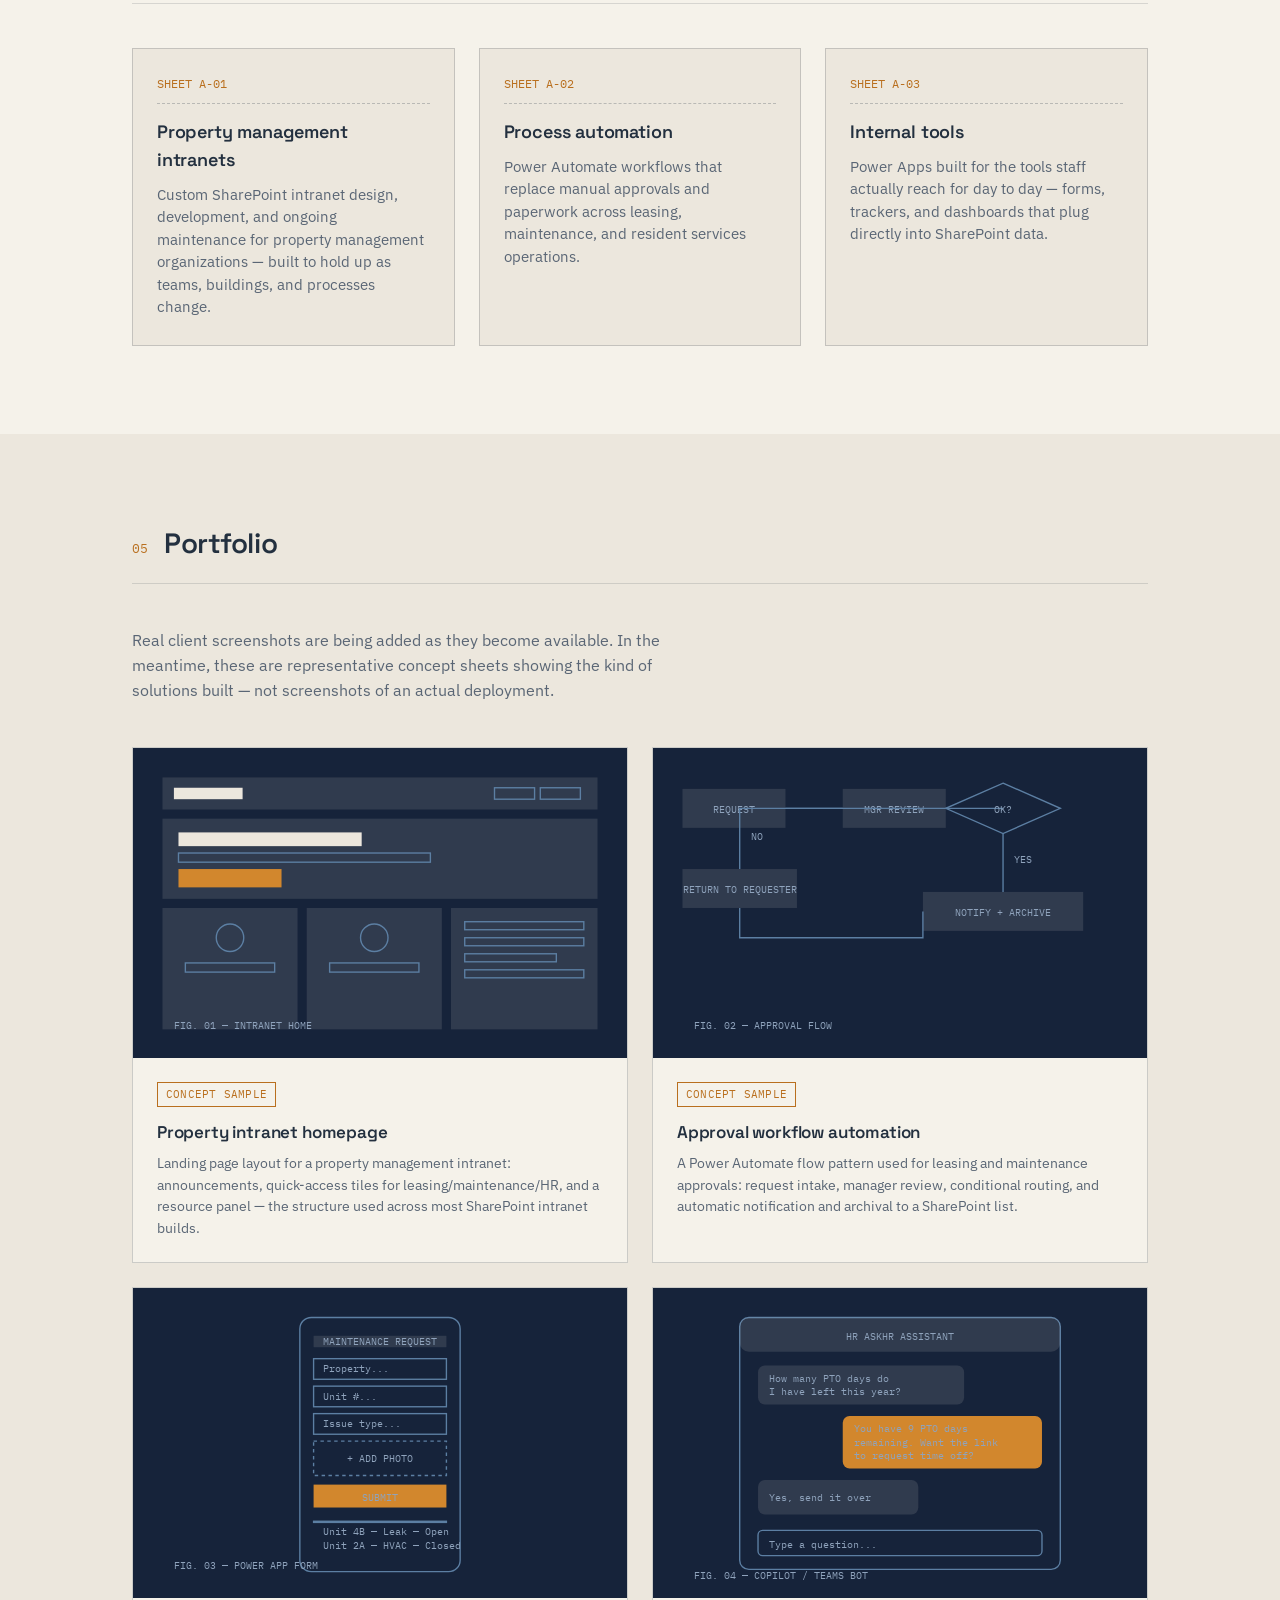
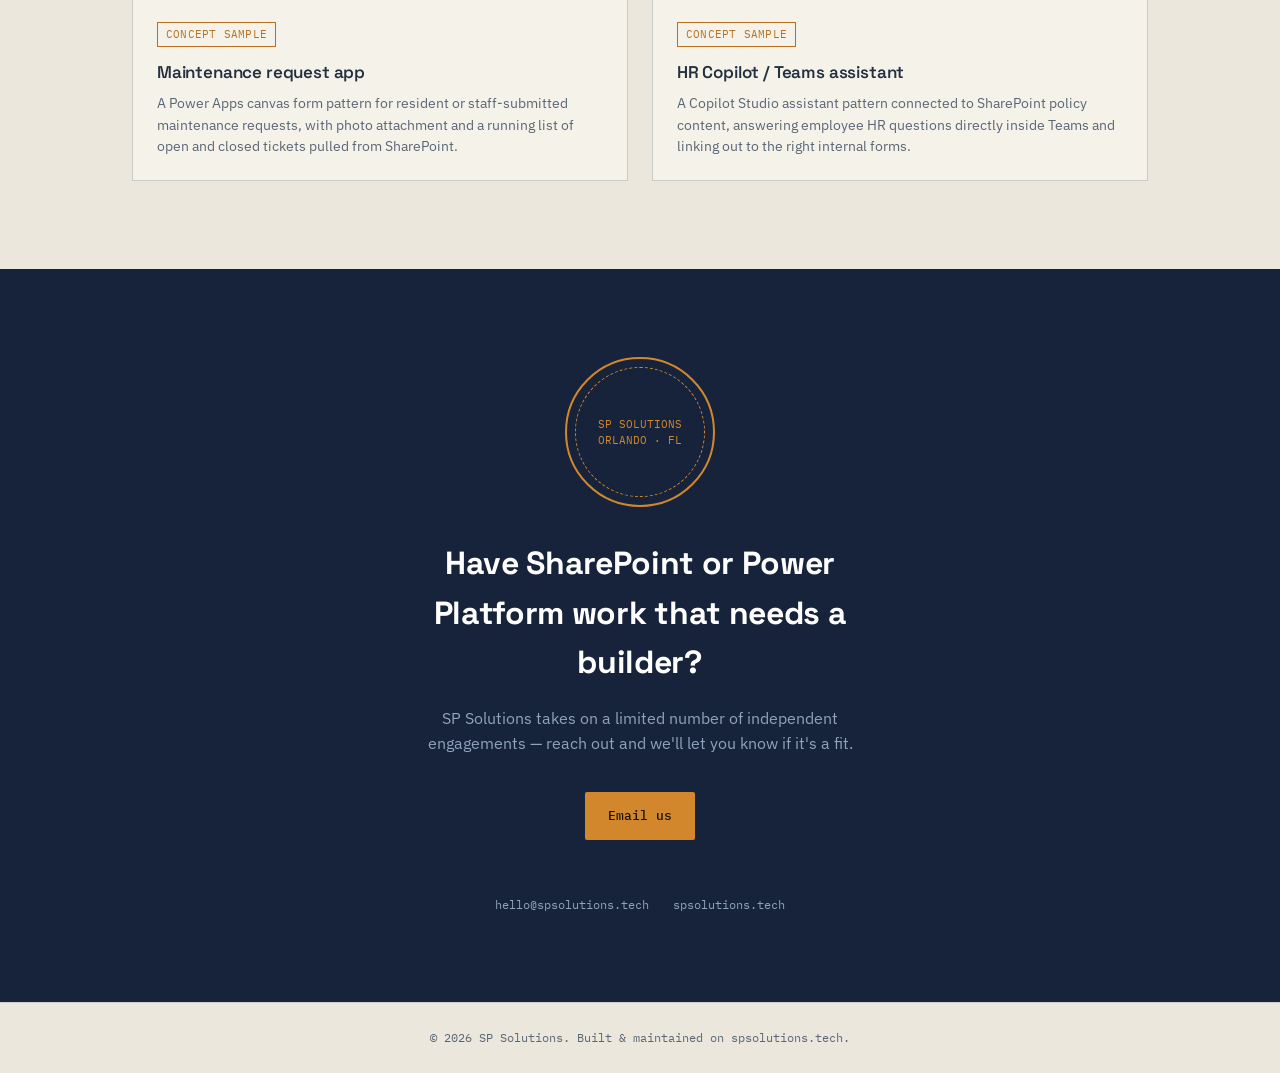
==== commit b8e9c538: "Add link to 'The IT Roadmap' in navigation" ====
--- a/index.html
+++ b/index.html
@@ -427,6 +427,7 @@
       <a href="#engagements">Engagements</a>
       <a href="#portfolio">Portfolio</a>
       <a href="#contact">Contact</a>
+      <a href="/index-3.html">The IT Roadmap</a>a>
     </nav>
   </div>
 </header>
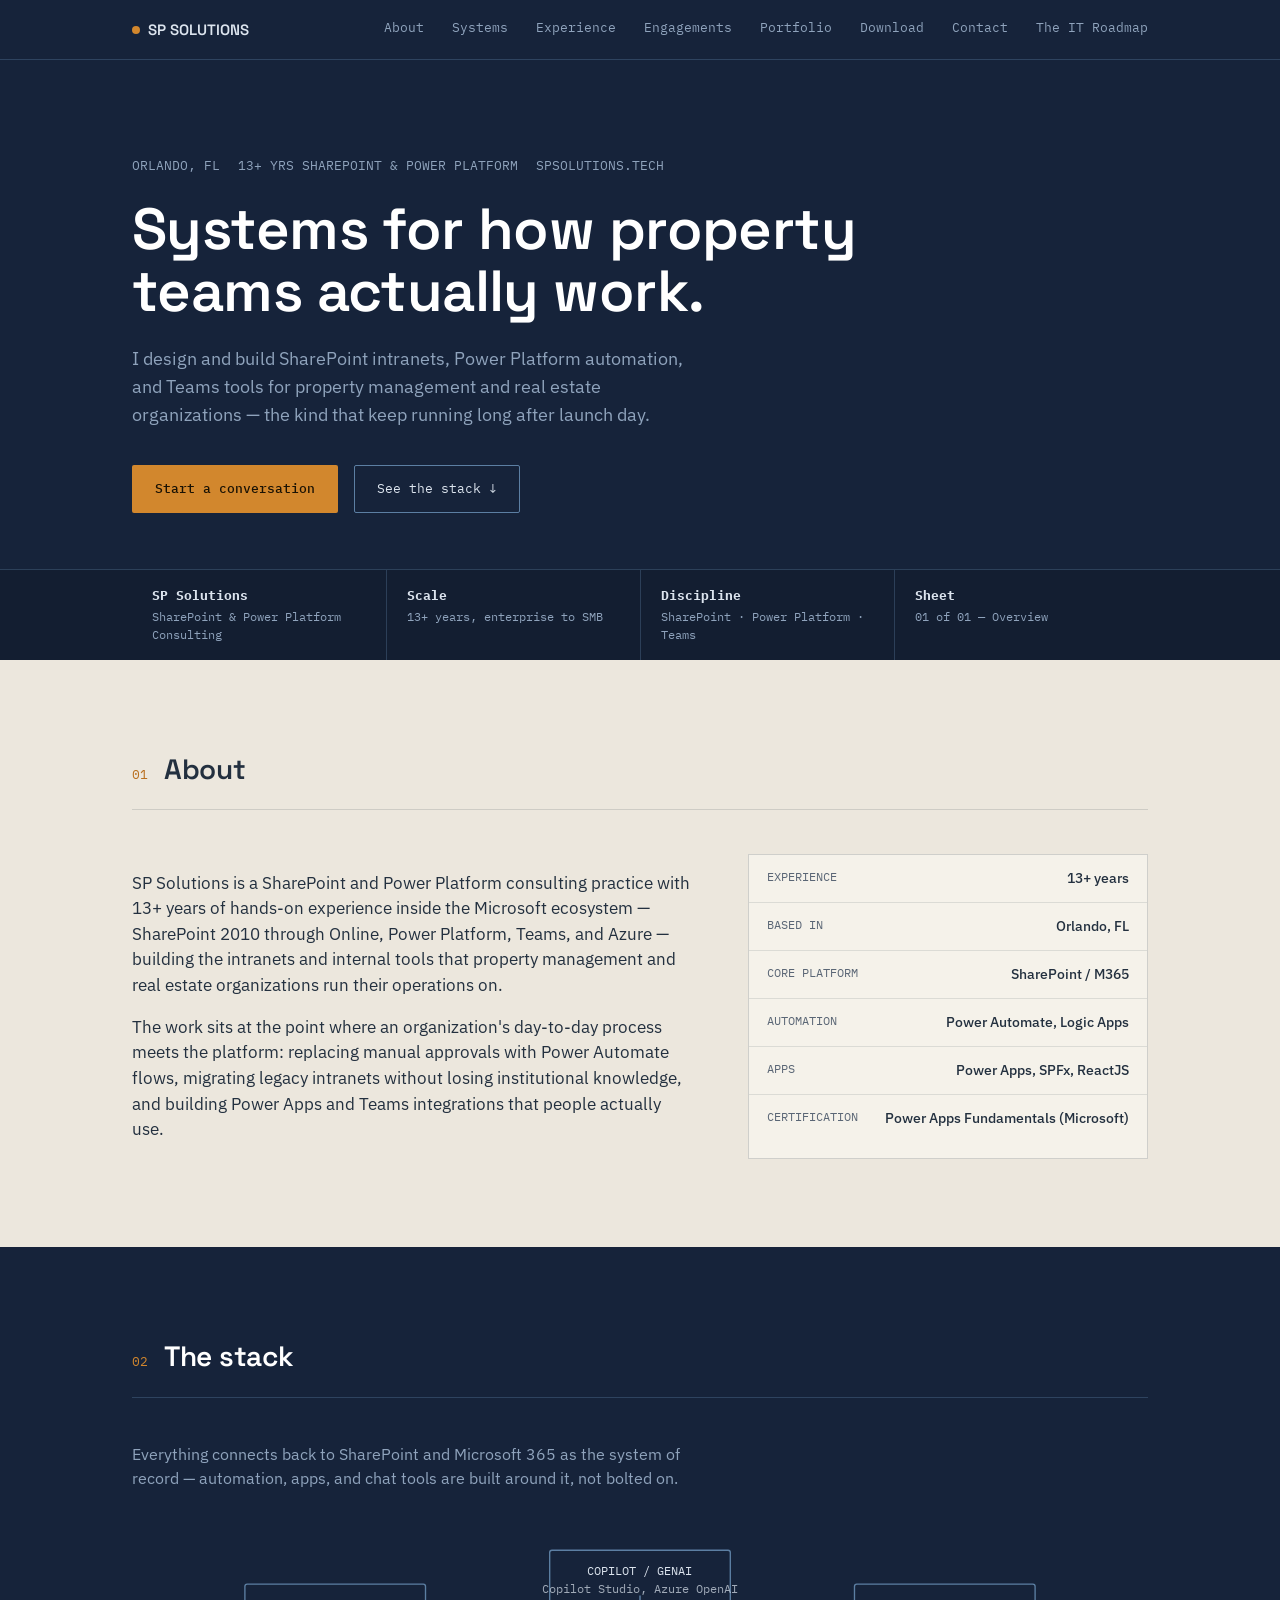
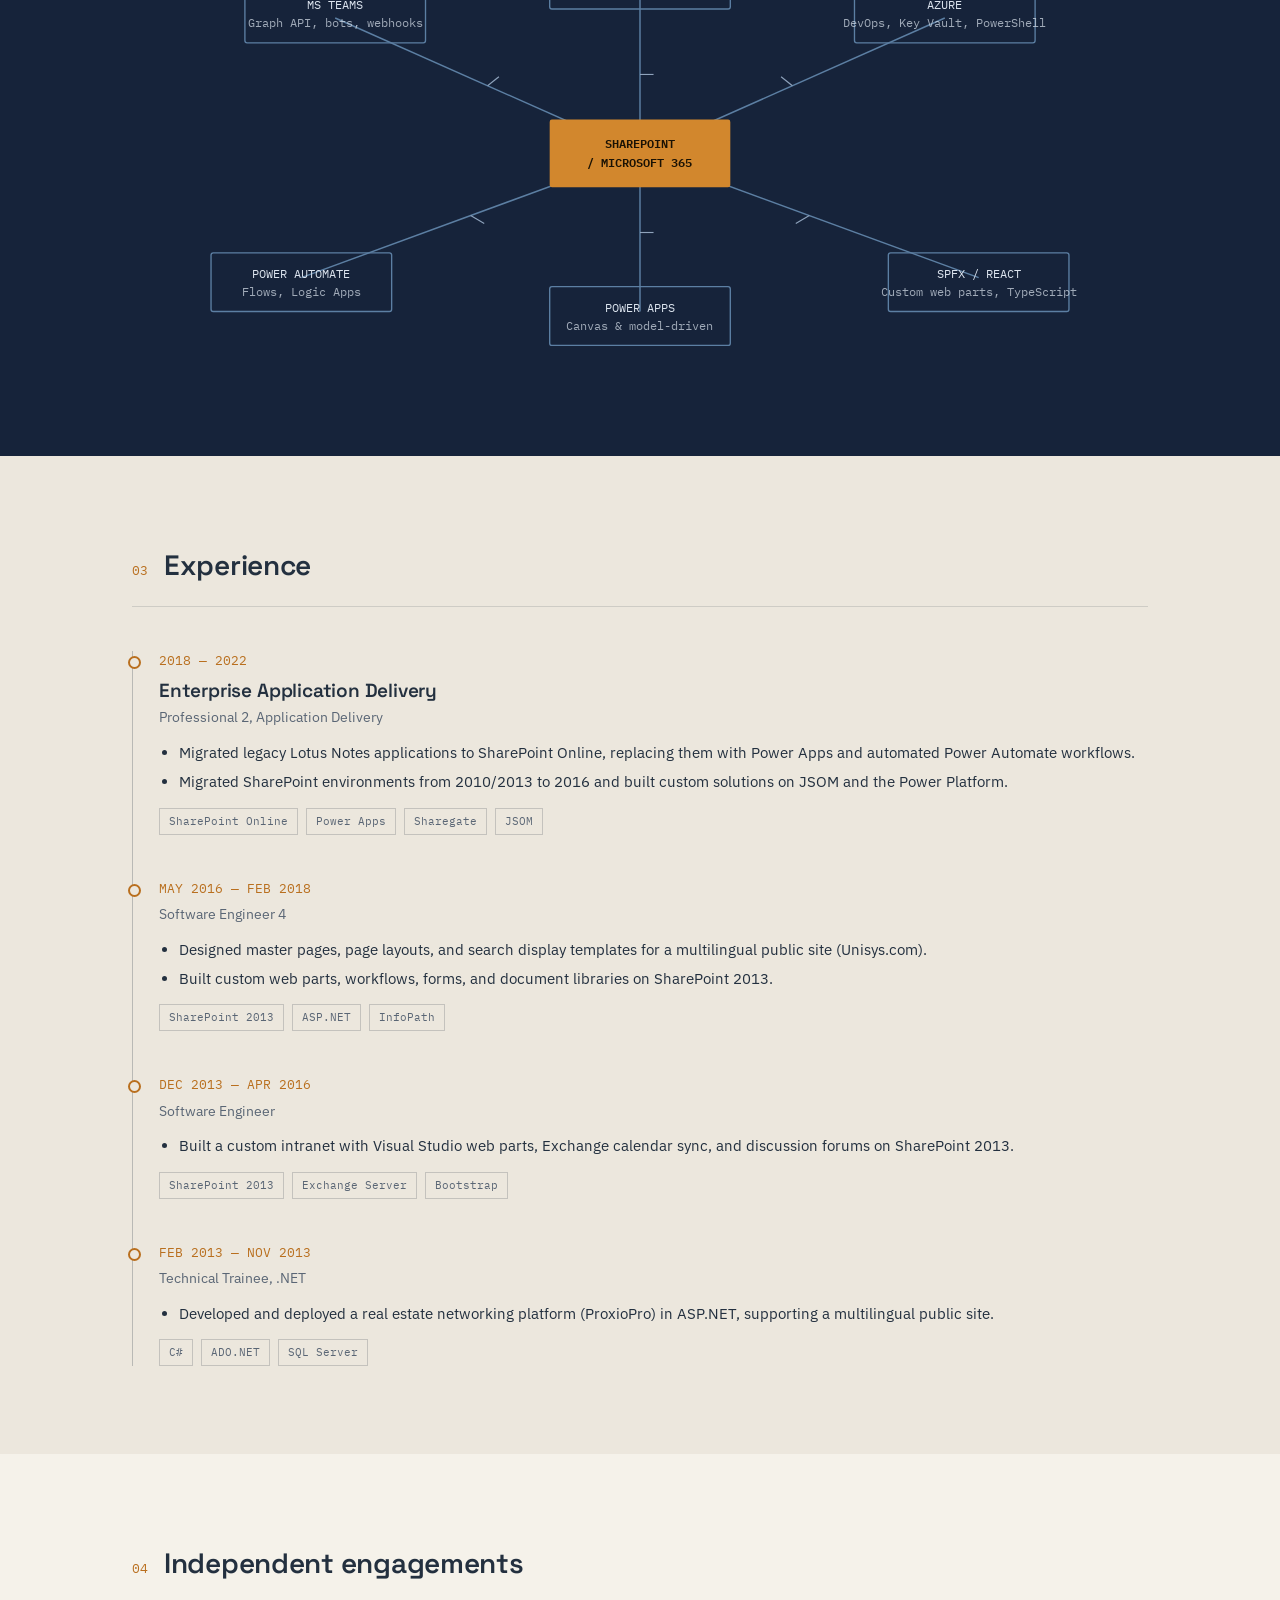
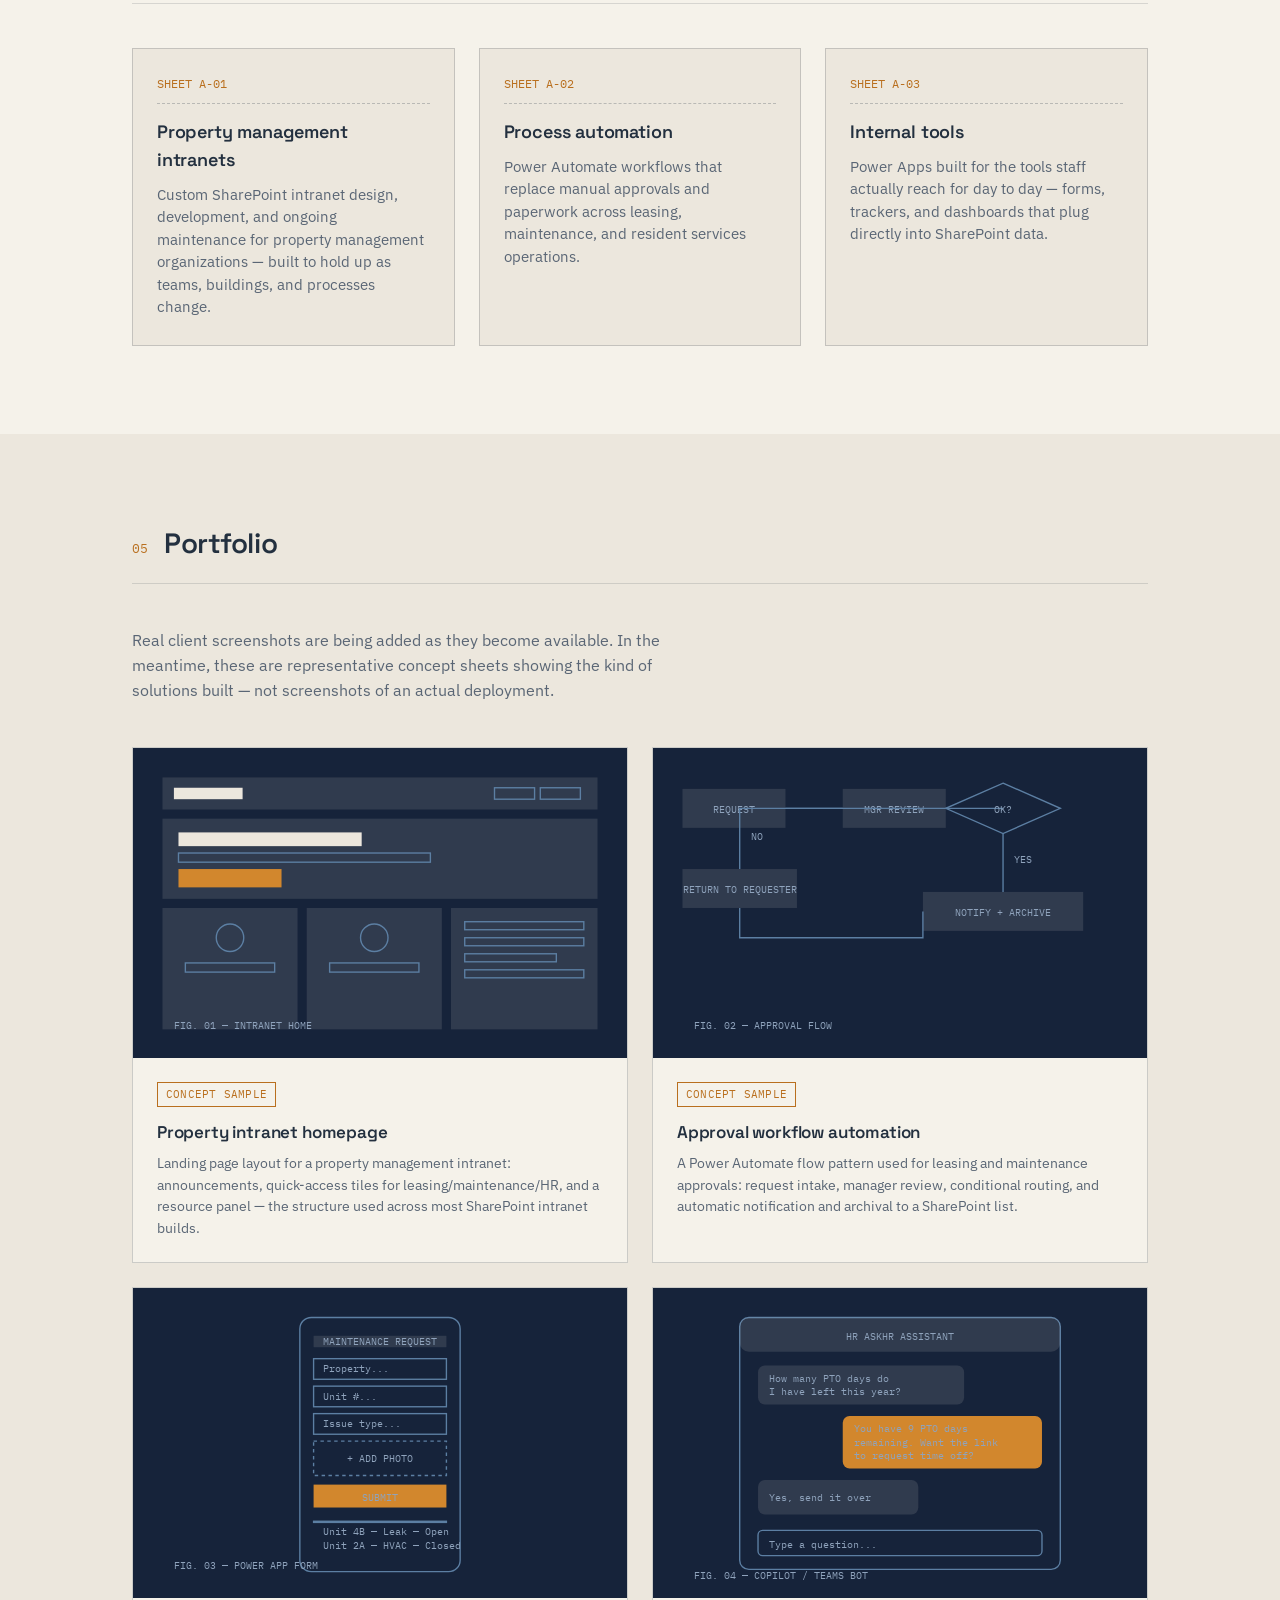
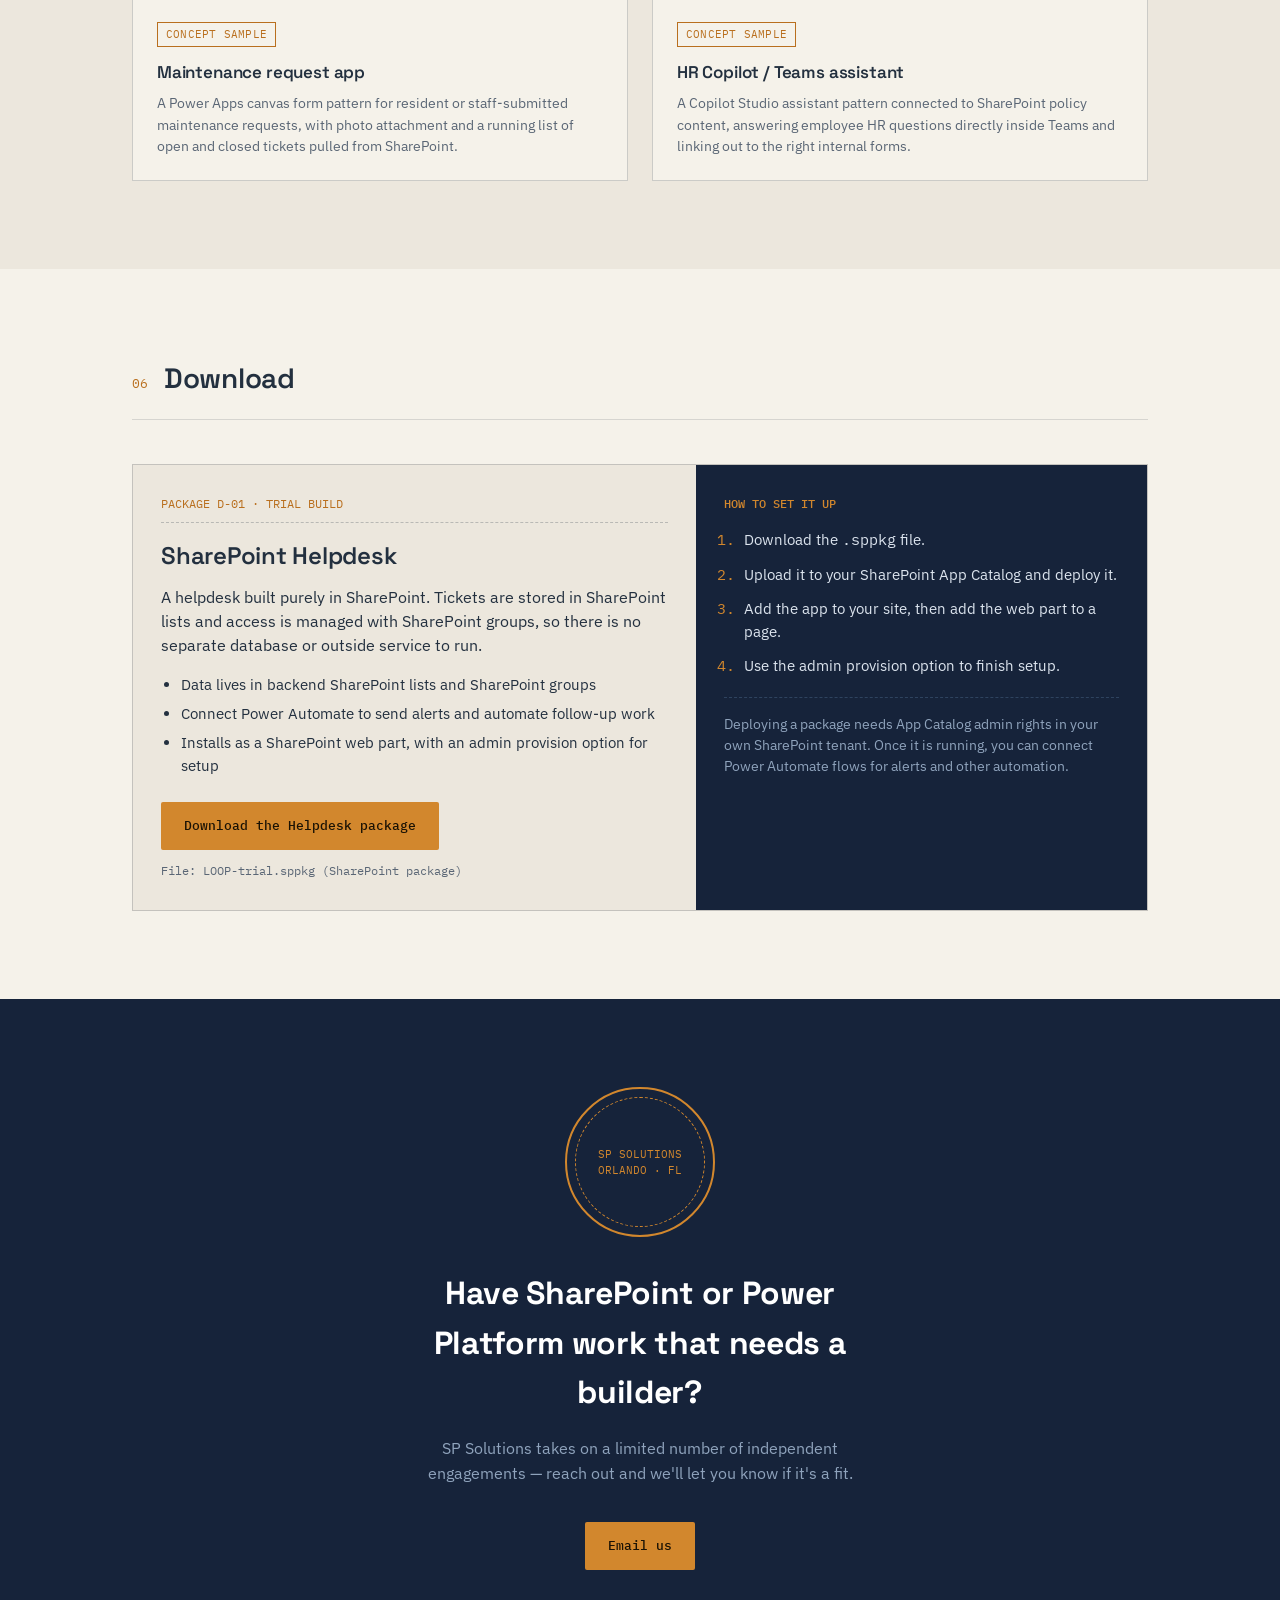
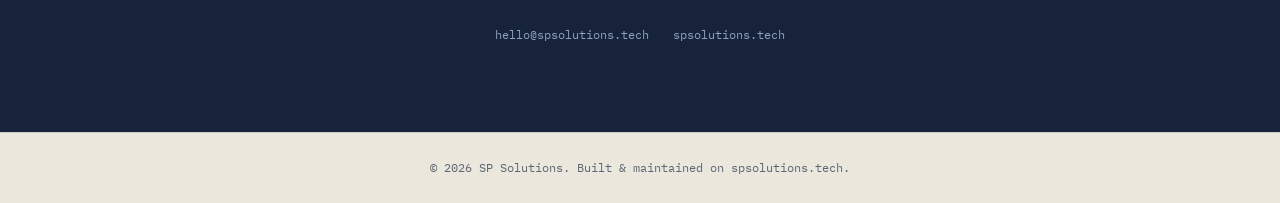
==== commit df1ca51a: "Add responsive navigation toggle and download section" ====
--- a/index.html
+++ b/index.html
@@ -84,8 +84,54 @@
     transition:color .15s, border-color .15s;
   }
   .nav-links a:hover{ color:var(--text-dark); border-color:var(--accent); }
+  .nav-toggle{
+    display:none;
+    width:44px; height:44px; margin-right:-10px;
+    align-items:center; justify-content:center;
+    background:transparent; border:0; padding:0;
+    color:var(--text-dark); cursor:pointer;
+  }
+  .nav-toggle .bars,
+  .nav-toggle .bars::before,
+  .nav-toggle .bars::after{
+    display:block; width:22px; height:2px;
+    background:currentColor; border-radius:1px;
+    transition:transform .2s ease, background .2s ease, top .2s ease;
+  }
+  .nav-toggle .bars{ position:relative; }
+  .nav-toggle .bars::before,
+  .nav-toggle .bars::after{ content:''; position:absolute; left:0; }
+  .nav-toggle .bars::before{ top:-7px; }
+  .nav-toggle .bars::after{ top:7px; }
+  .nav.open .nav-toggle .bars{ background:transparent; }
+  .nav.open .nav-toggle .bars::before{ top:0; transform:rotate(45deg); }
+  .nav.open .nav-toggle .bars::after{ top:0; transform:rotate(-45deg); }
+  .nav-toggle:focus-visible,
+  .nav-links a:focus-visible{ outline:2px solid var(--accent); outline-offset:3px; }
+
+  /* Tablet and phone: links collapse into a menu opened by the button */
+  @media (max-width:960px){
+    .nav-toggle{ display:inline-flex; }
+    .nav-links{
+      display:none;
+      position:absolute; top:100%; left:0; right:0;
+      flex-direction:column; gap:0;
+      padding:6px 32px 14px;
+      background:var(--ink);
+      border-bottom:1px solid var(--line-soft);
+      box-shadow:0 16px 24px rgba(0,0,0,0.3);
+      font-size:14px;
+    }
+    .nav.open .nav-links{ display:flex; }
+    .nav-links a{
+      padding:15px 0;
+      border-bottom:1px solid var(--line-soft);
+    }
+    .nav-links a:last-child{ border-bottom:none; }
+  }
   @media (max-width:640px){
-    .nav-links{ display:none; }
+    .nav-inner{ padding:12px 20px; }
+    .nav-links{ padding-left:20px; padding-right:20px; }
   }
 
   /* ---------- HERO ---------- */
@@ -405,6 +451,57 @@
   .portfolio-body h3{ font-size:17px; font-weight:600; margin-bottom:8px; }
   .portfolio-body p{ font-size:14px; color:var(--charcoal-soft); margin:0; }
 
+  /* ---------- DOWNLOAD ---------- */
+  .download{ background:var(--paper-2); }
+  .download-card{
+    display:grid;
+    grid-template-columns:1.25fr 1fr;
+    border:1px solid rgba(35,48,63,0.2);
+    background:var(--paper);
+  }
+  @media (max-width:820px){ .download-card{ grid-template-columns:1fr; } }
+  .download-main{ padding:30px 28px; }
+  .download-tag{
+    font-family:'IBM Plex Mono', monospace;
+    font-size:11.5px;
+    color:var(--accent-2);
+    margin-bottom:14px;
+    padding-bottom:10px;
+    border-bottom:1px dashed rgba(35,48,63,0.25);
+  }
+  .download-main h3{ font-size:24px; font-weight:600; margin-bottom:10px; }
+  .download-main p{ font-size:15.5px; color:var(--charcoal); margin:0 0 16px; }
+  .download-main ul{ margin:0 0 24px; padding-left:20px; }
+  .download-main li{ font-size:15px; margin-bottom:6px; }
+  .download-file{
+    font-family:'IBM Plex Mono', monospace;
+    font-size:12px;
+    color:var(--charcoal-soft);
+    margin-top:12px;
+    overflow-wrap:anywhere;
+  }
+  .download-side{
+    padding:30px 28px;
+    background:var(--ink);
+    color:var(--text-dark);
+  }
+  .download-side h4{
+    font-family:'IBM Plex Mono', monospace;
+    font-size:12px; font-weight:500;
+    color:var(--accent);
+    margin:0 0 16px;
+  }
+  .download-side ol{ margin:0; padding-left:20px; }
+  .download-side li{ font-size:14.5px; margin-bottom:12px; color:var(--text-dark); }
+  .download-side li::marker{ font-family:'IBM Plex Mono', monospace; color:var(--accent); }
+  .download-note{
+    margin:20px 0 0;
+    padding-top:16px;
+    border-top:1px dashed var(--line-soft);
+    font-size:13.5px;
+    color:var(--text-dark-muted);
+  }
+
   footer{
     padding:26px 0;
     text-align:center;
@@ -417,17 +514,19 @@
 </head>
 <body>
 
-<header class="nav">
+<header class="nav" id="siteNav">
   <div class="nav-inner">
     <div class="nav-brand"><span class="dot"></span>SP SOLUTIONS</div>
-    <nav class="nav-links">
+    <button class="nav-toggle" id="navToggle" type="button" aria-expanded="false" aria-controls="navLinks" aria-label="Open menu"><span class="bars" aria-hidden="true"></span></button>
+    <nav class="nav-links" id="navLinks" aria-label="Main">
       <a href="#about">About</a>
       <a href="#systems">Systems</a>
       <a href="#experience">Experience</a>
       <a href="#engagements">Engagements</a>
       <a href="#portfolio">Portfolio</a>
+      <a href="#download">Download</a>
       <a href="#contact">Contact</a>
-      <a href="/index-3.html">The IT Roadmap</a>a>
+      <a href="/index-3.html">The IT Roadmap</a>
     </nav>
   </div>
 </header>
@@ -750,6 +849,36 @@
   </div>
 </section>
 
+<section id="download" class="download">
+  <div class="wrap">
+    <div class="section-head"><span class="section-num">06</span><h2>Download</h2></div>
+    <div class="download-card">
+      <div class="download-main">
+        <div class="download-tag">PACKAGE D-01 &middot; TRIAL BUILD</div>
+        <h3>SharePoint Helpdesk</h3>
+        <p>A helpdesk built purely in SharePoint. Tickets are stored in SharePoint lists and access is managed with SharePoint groups, so there is no separate database or outside service to run.</p>
+        <ul>
+          <li>Data lives in backend SharePoint lists and SharePoint groups</li>
+          <li>Connect Power Automate to send alerts and automate follow-up work</li>
+          <li>Installs as a SharePoint web part, with an admin provision option for setup</li>
+        </ul>
+        <a class="btn btn-primary" href="LOOP-trial.sppkg" download>Download the Helpdesk package</a>
+        <div class="download-file">File: LOOP-trial.sppkg (SharePoint package)</div>
+      </div>
+      <div class="download-side">
+        <h4>HOW TO SET IT UP</h4>
+        <ol>
+          <li>Download the <span class="mono">.sppkg</span> file.</li>
+          <li>Upload it to your SharePoint App Catalog and deploy it.</li>
+          <li>Add the app to your site, then add the web part to a page.</li>
+          <li>Use the admin provision option to finish setup.</li>
+        </ol>
+        <p class="download-note">Deploying a package needs App Catalog admin rights in your own SharePoint tenant. Once it is running, you can connect Power Automate flows for alerts and other automation.</p>
+      </div>
+    </div>
+  </div>
+</section>
+
 <section id="contact" class="contact">
   <div class="wrap">
     <div class="stamp"><span>SP SOLUTIONS<br>ORLANDO · FL</span></div>
@@ -771,6 +900,25 @@
 
 <script>
   document.getElementById('year').textContent = new Date().getFullYear();
+
+  // Mobile / tablet menu
+  (function () {
+    var nav = document.getElementById('siteNav');
+    var btn = document.getElementById('navToggle');
+    var links = document.getElementById('navLinks');
+    function setOpen(open) {
+      nav.classList.toggle('open', open);
+      btn.setAttribute('aria-expanded', String(open));
+      btn.setAttribute('aria-label', open ? 'Close menu' : 'Open menu');
+    }
+    btn.addEventListener('click', function () { setOpen(!nav.classList.contains('open')); });
+    links.addEventListener('click', function (e) { if (e.target.closest('a')) setOpen(false); });
+    document.addEventListener('click', function (e) { if (!nav.contains(e.target)) setOpen(false); });
+    document.addEventListener('keydown', function (e) {
+      if (e.key === 'Escape' && nav.classList.contains('open')) { setOpen(false); btn.focus(); }
+    });
+    window.addEventListener('resize', function () { if (window.innerWidth > 960) setOpen(false); });
+  })();
 </script>
 
 </body>
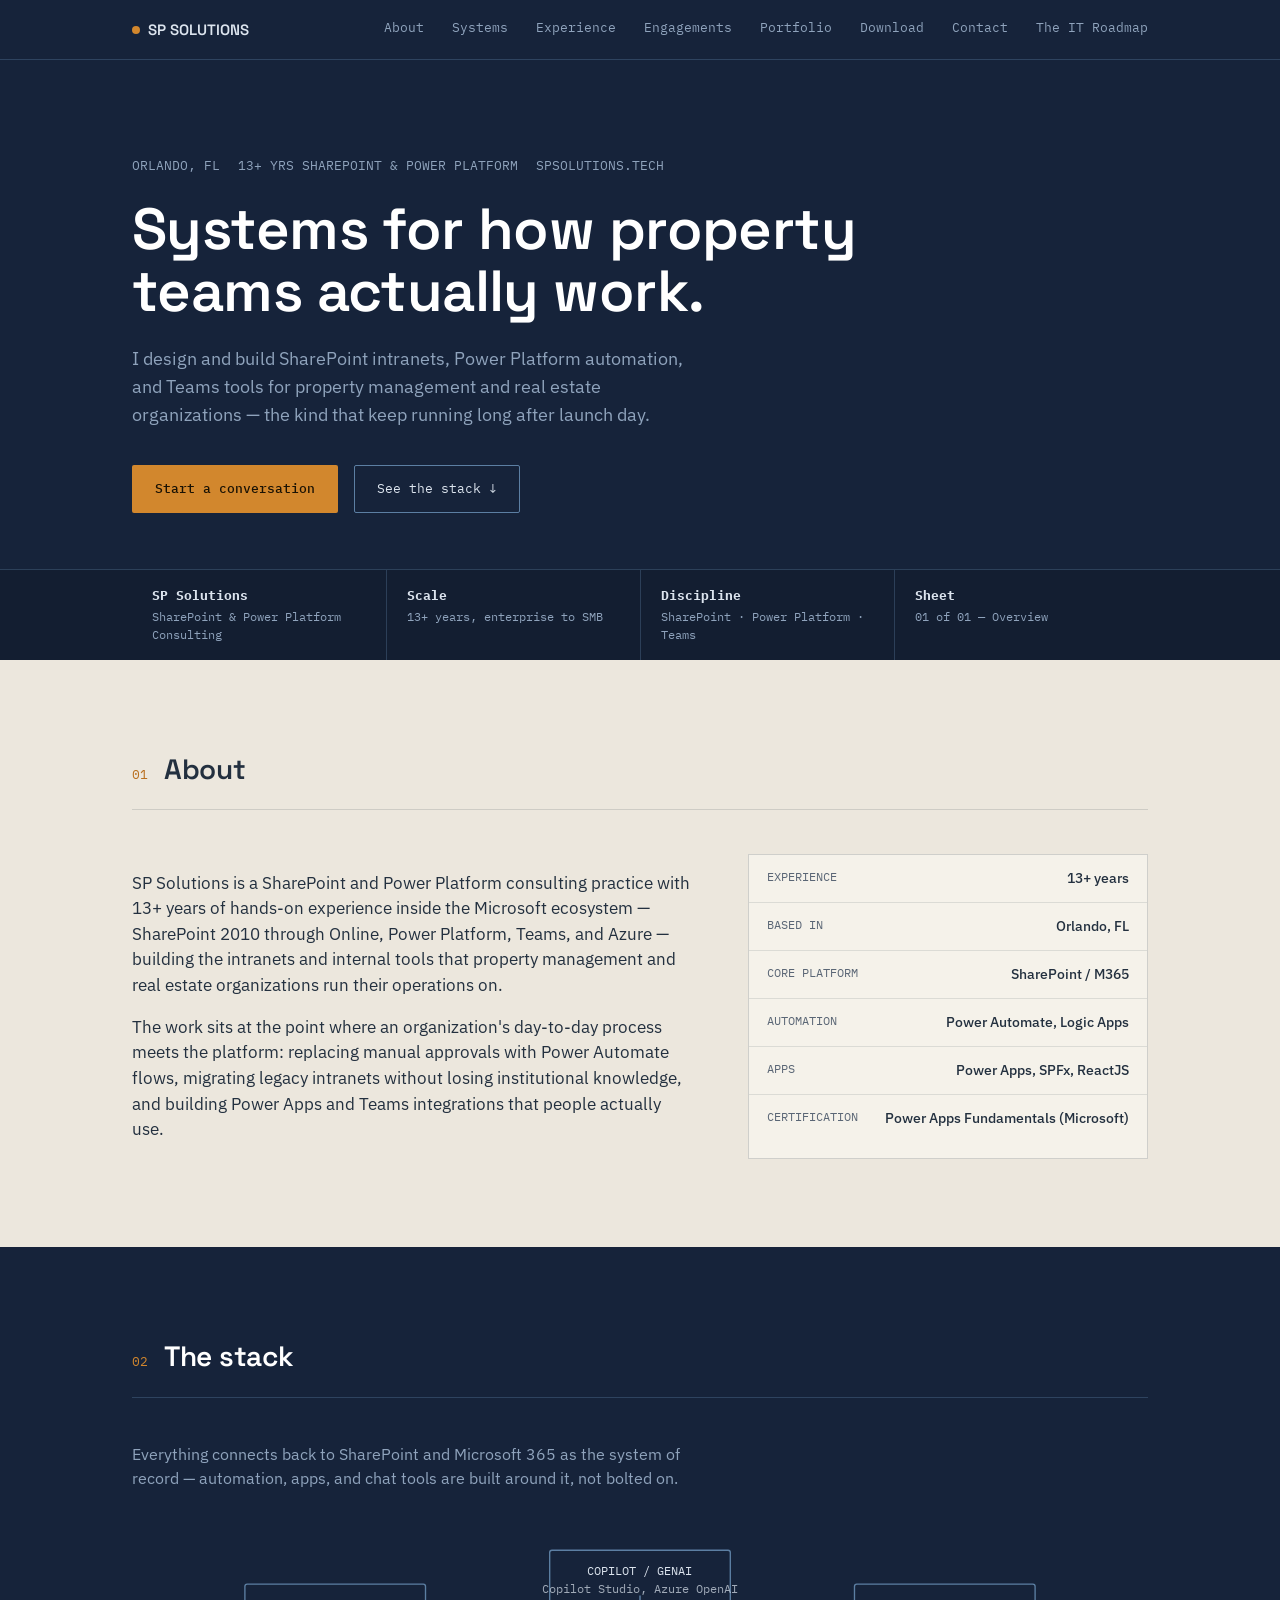
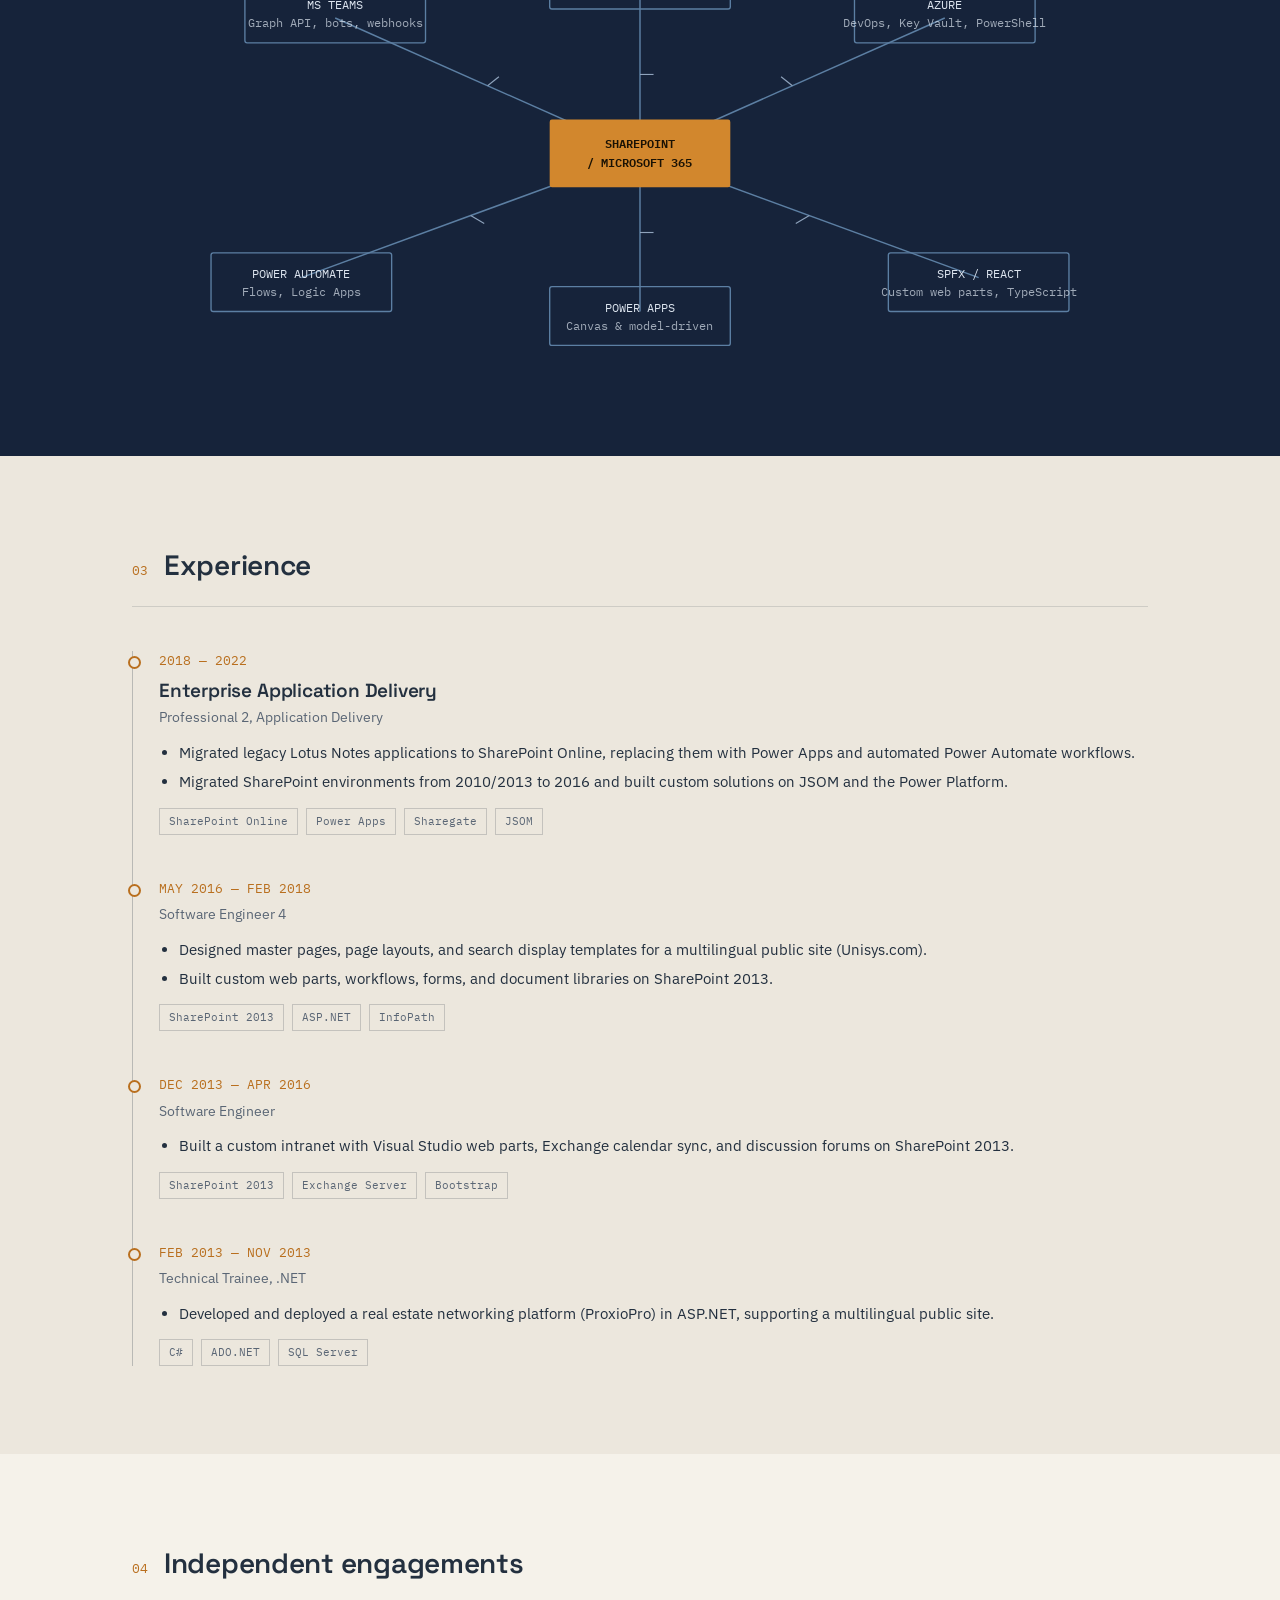
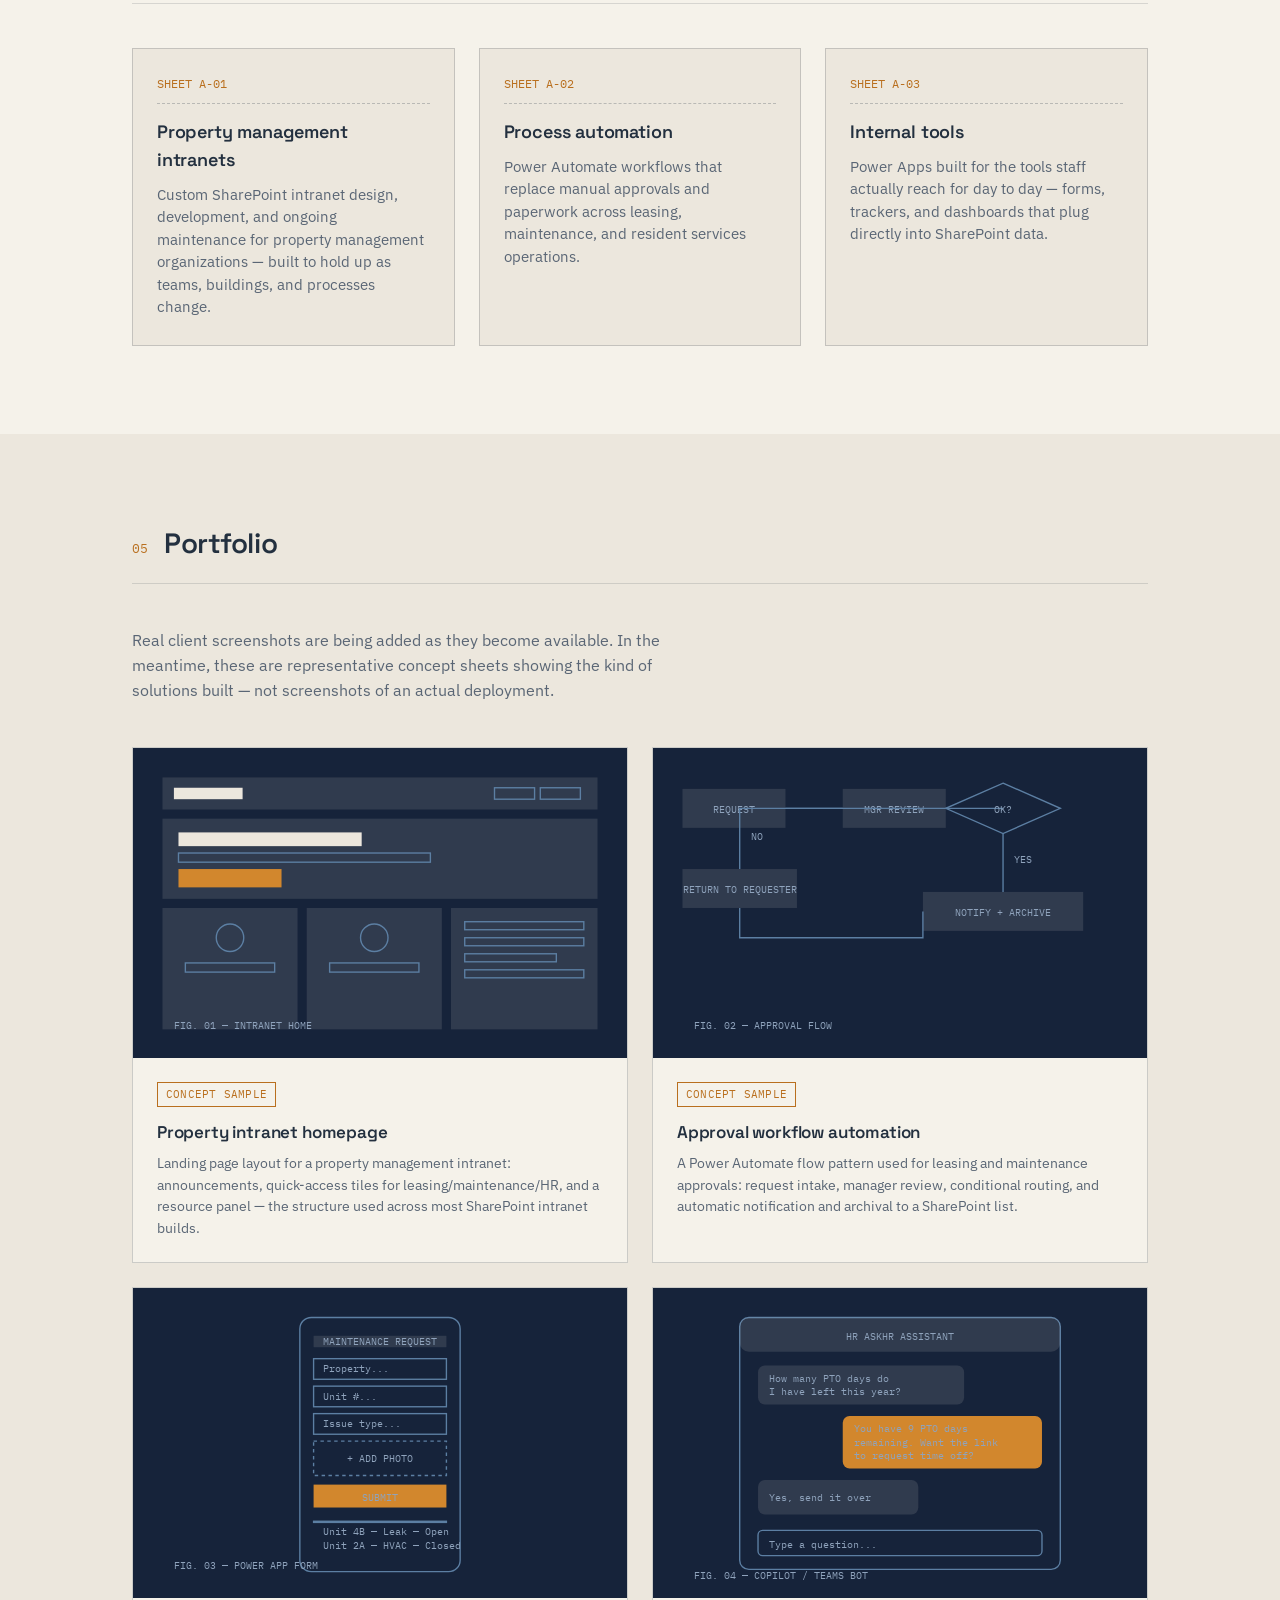
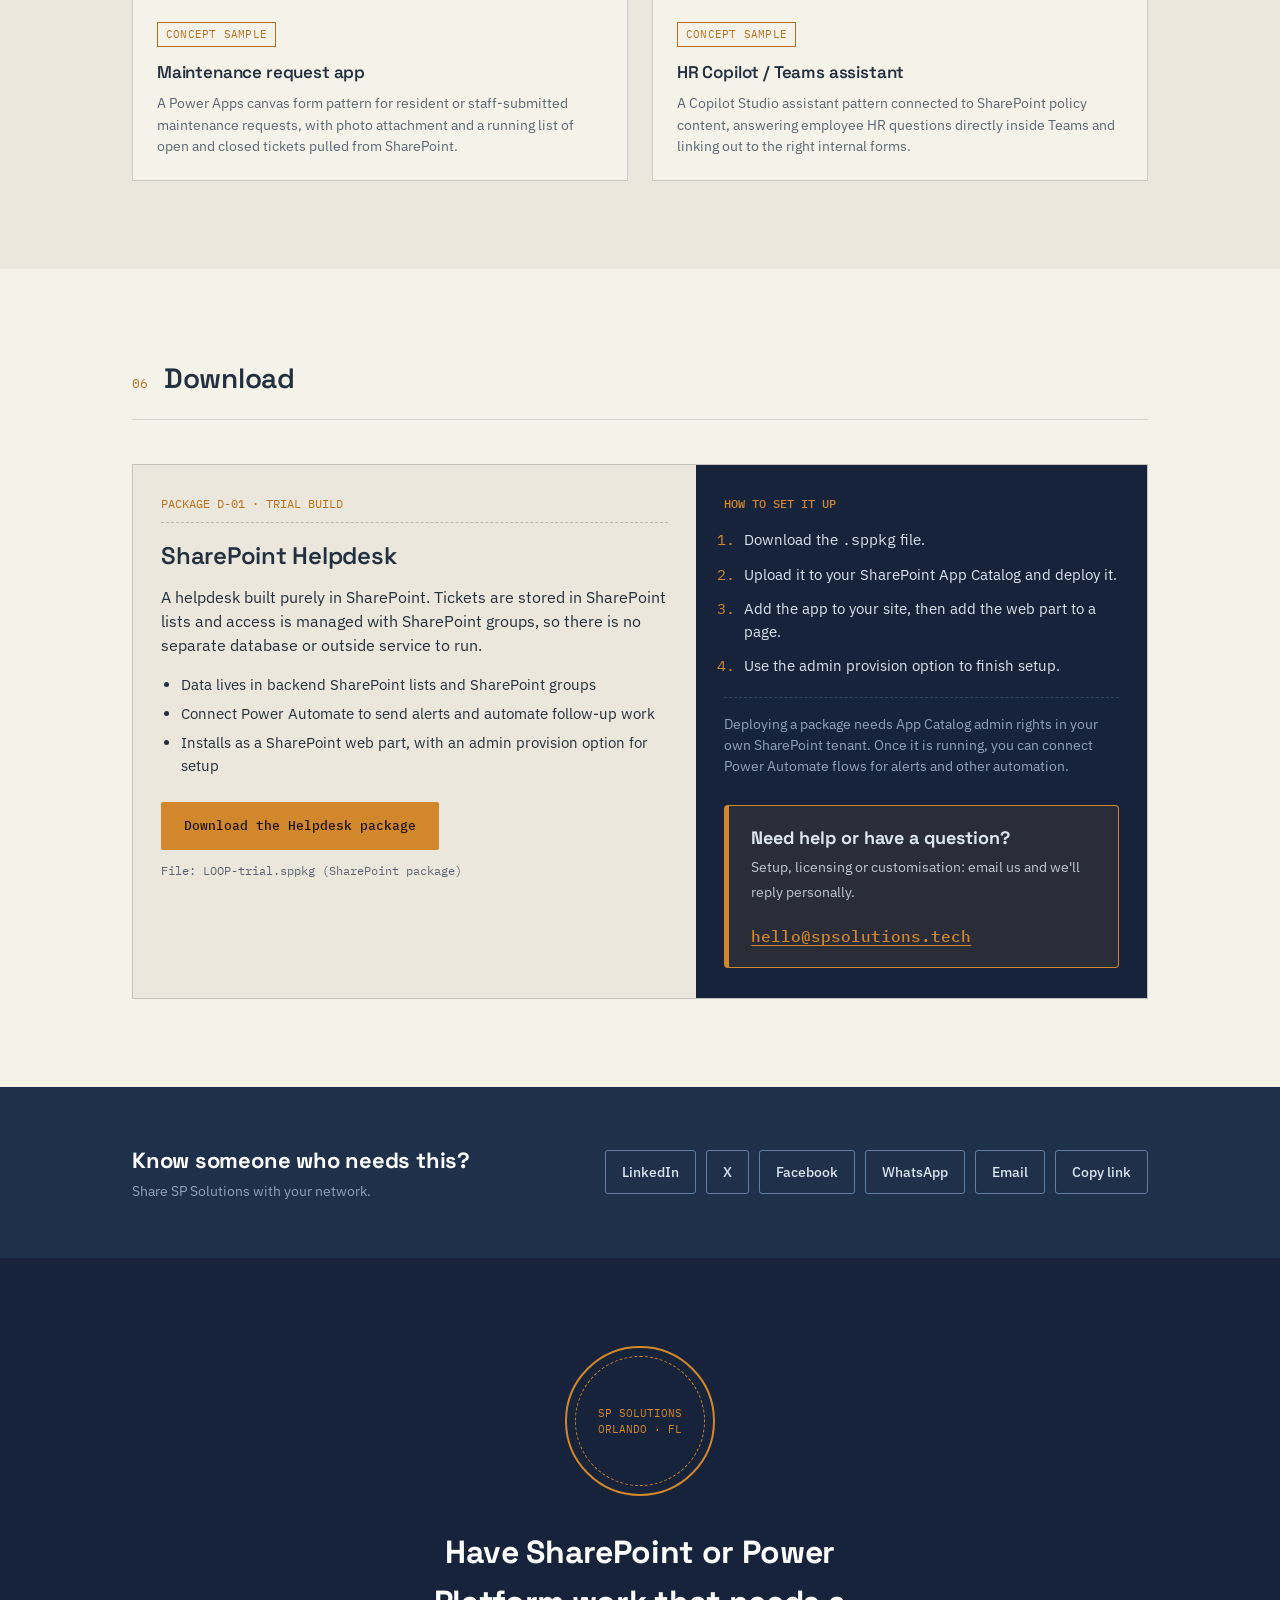
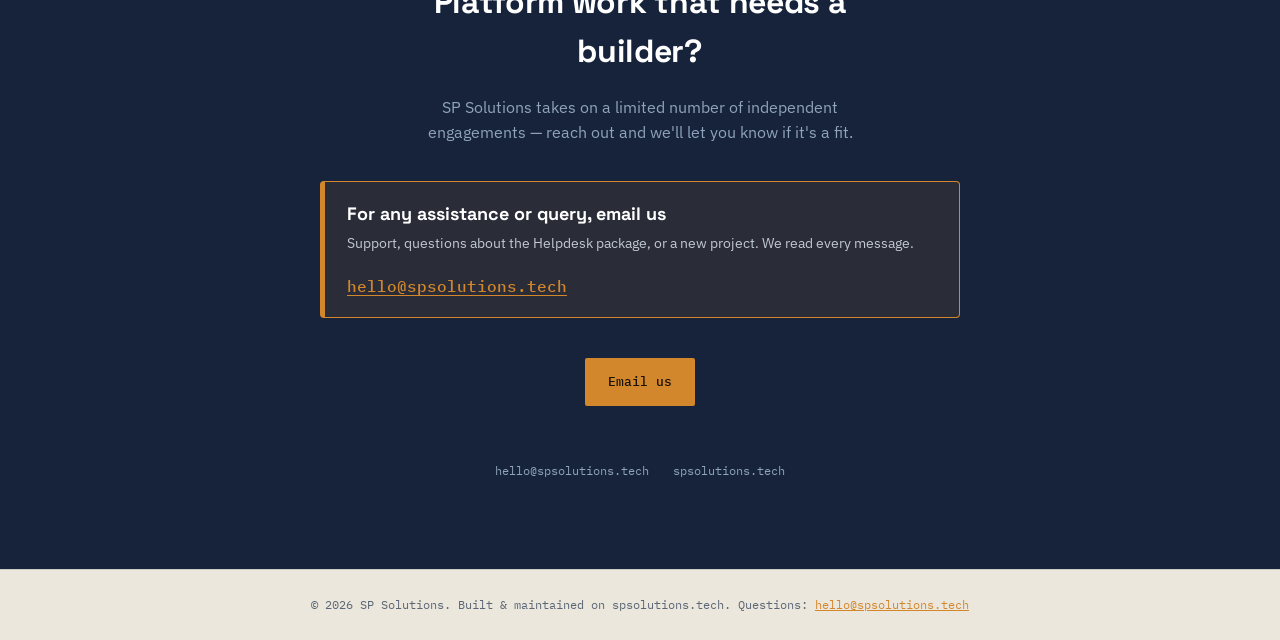
==== commit fa7075f9: "Enhance SEO with Open Graph and Twitter meta tags Added Open Graph and Twitter meta tags for better " ====
--- a/index.html
+++ b/index.html
@@ -5,6 +5,20 @@
 <meta name="viewport" content="width=device-width, initial-scale=1.0">
 <title>SP Solutions | SharePoint &amp; Power Platform Systems</title>
 <meta name="description" content="SharePoint, Power Platform, and Microsoft Teams systems for property management and real estate organizations. 13+ years building intranets and automation that hold up.">
+<link rel="canonical" href="https://spsolutions.tech/">
+<meta property="og:type" content="website">
+<meta property="og:site_name" content="SP Solutions">
+<meta property="og:title" content="SP Solutions | SharePoint &amp; Power Platform Systems">
+<meta property="og:description" content="SharePoint, Power Platform and Teams systems that hold up. Free SharePoint Helpdesk package to download. Questions? hello@spsolutions.tech">
+<meta property="og:url" content="https://spsolutions.tech/">
+<meta property="og:image" content="https://spsolutions.tech/og-image.png">
+<meta property="og:image:width" content="1200">
+<meta property="og:image:height" content="630">
+<meta property="og:image:alt" content="SP Solutions - SharePoint and Power Platform systems">
+<meta name="twitter:card" content="summary_large_image">
+<meta name="twitter:title" content="SP Solutions | SharePoint &amp; Power Platform Systems">
+<meta name="twitter:description" content="SharePoint, Power Platform and Teams systems that hold up. Free SharePoint Helpdesk package to download.">
+<meta name="twitter:image" content="https://spsolutions.tech/og-image.png">
 <link rel="preconnect" href="https://fonts.googleapis.com">
 <link rel="preconnect" href="https://fonts.gstatic.com" crossorigin>
 <link href="https://fonts.googleapis.com/css2?family=Space+Grotesk:wght@400;500;600;700&family=IBM+Plex+Sans:wght@400;500;600&family=IBM+Plex+Mono:wght@400;500&display=swap" rel="stylesheet">
@@ -510,6 +524,35 @@
     color:var(--charcoal-soft);
     border-top:1px solid rgba(35,48,63,0.15);
   }
+
+  /* ---------- HELP CALLOUT + SHARE ---------- */
+  .help{
+    display:flex; align-items:center; gap:20px; flex-wrap:wrap; justify-content:space-between;
+    border:1px solid var(--accent); border-left-width:5px; background:rgba(210,135,45,.10);
+    padding:18px 22px; margin-top:28px; border-radius:4px;
+  }
+  .help strong{display:block; font-family:'Space Grotesk',sans-serif; font-size:18px; margin-bottom:2px;}
+  .help span{font-size:14px; opacity:.85;}
+  .help a.help-mail{
+    font-family:'IBM Plex Mono',monospace; font-weight:500; color:var(--accent);
+    font-size:16px; text-decoration:underline; text-underline-offset:3px; overflow-wrap:anywhere;
+  }
+  .contact .help{max-width:640px; margin:0 auto 40px; text-align:left;}
+  .contact .help strong{color:#fff;}
+  .share{padding:56px 0; background:var(--ink-2); color:var(--text-dark);}
+  .share .wrap{display:flex; align-items:center; justify-content:space-between; gap:24px; flex-wrap:wrap;}
+  .share h3{font-family:'Space Grotesk',sans-serif; font-size:22px; margin:0 0 4px; color:#fff;}
+  .share p{margin:0; color:var(--text-dark-muted); font-size:14px;}
+  .share-btns{display:flex; gap:10px; flex-wrap:wrap;}
+  .share-btns a,.share-btns button{
+    font:500 14px 'IBM Plex Sans',sans-serif; color:var(--text-dark); background:transparent;
+    border:1px solid var(--line); padding:11px 16px; min-height:44px; border-radius:3px;
+    text-decoration:none; cursor:pointer; display:inline-flex; align-items:center;
+  }
+  .share-btns a:hover,.share-btns button:hover{border-color:var(--accent); color:var(--accent);}
+  .share-btns .share-main{background:var(--accent); border-color:var(--accent); color:#16233A; font-weight:600;}
+  .share-btns .share-main:hover{background:var(--accent-2); color:#fff;}
+  #shareNative{display:none;}
 </style>
 </head>
 <body>
@@ -874,7 +917,29 @@
           <li>Use the admin provision option to finish setup.</li>
         </ol>
         <p class="download-note">Deploying a package needs App Catalog admin rights in your own SharePoint tenant. Once it is running, you can connect Power Automate flows for alerts and other automation.</p>
-      </div>
+      <div class="help">
+        <div><strong>Need help or have a question?</strong><span>Setup, licensing or customisation: email us and we'll reply personally.</span></div>
+        <a class="help-mail" href="mailto:hello@spsolutions.tech?subject=SharePoint%20Helpdesk%20package%20query">hello@spsolutions.tech</a>
+      </div>
+      </div>
+    </div>
+  </div>
+</section>
+
+<section id="share" class="share">
+  <div class="wrap">
+    <div>
+      <h3>Know someone who needs this?</h3>
+      <p>Share SP Solutions with your network.</p>
+    </div>
+    <div class="share-btns" id="shareBtns">
+      <button type="button" id="shareNative" class="share-main">Share&hellip;</button>
+      <a id="shLi" target="_blank" rel="noopener">LinkedIn</a>
+      <a id="shX" target="_blank" rel="noopener">X</a>
+      <a id="shFb" target="_blank" rel="noopener">Facebook</a>
+      <a id="shWa" target="_blank" rel="noopener">WhatsApp</a>
+      <a id="shMail">Email</a>
+      <button type="button" id="shCopy">Copy link</button>
     </div>
   </div>
 </section>
@@ -884,6 +949,10 @@
     <div class="stamp"><span>SP SOLUTIONS<br>ORLANDO · FL</span></div>
     <h2>Have SharePoint or Power Platform work that needs a builder?</h2>
     <p class="lede">SP Solutions takes on a limited number of independent engagements — reach out and we'll let you know if it's a fit.</p>
+    <div class="help">
+      <div><strong>For any assistance or query, email us</strong><span>Support, questions about the Helpdesk package, or a new project. We read every message.</span></div>
+      <a class="help-mail" href="mailto:hello@spsolutions.tech">hello@spsolutions.tech</a>
+    </div>
     <div class="contact-links">
       <a class="btn btn-primary" href="mailto:hello@spsolutions.tech">Email us</a>
     </div>
@@ -895,7 +964,7 @@
 </section>
 
 <footer>
-  &copy; <span id="year"></span> SP Solutions. Built &amp; maintained on spsolutions.tech.
+  &copy; <span id="year"></span> SP Solutions. Built &amp; maintained on spsolutions.tech. Questions: <a href="mailto:hello@spsolutions.tech" style="color:var(--accent)">hello@spsolutions.tech</a>
 </footer>
 
 <script>
@@ -919,6 +988,30 @@
     });
     window.addEventListener('resize', function () { if (window.innerWidth > 960) setOpen(false); });
   })();
+
+  // Share
+  (function () {
+    var url = 'https://spsolutions.tech/';
+    var title = 'SP Solutions | SharePoint & Power Platform Systems';
+    var text = 'SharePoint, Power Platform and Teams systems that hold up. Free SharePoint Helpdesk package to download.';
+    var e = encodeURIComponent;
+    document.getElementById('shLi').href = 'https://www.linkedin.com/sharing/share-offsite/?url=' + e(url);
+    document.getElementById('shX').href = 'https://twitter.com/intent/tweet?text=' + e(text) + '&url=' + e(url);
+    document.getElementById('shFb').href = 'https://www.facebook.com/sharer/sharer.php?u=' + e(url);
+    document.getElementById('shWa').href = 'https://wa.me/?text=' + e(text + ' ' + url);
+    document.getElementById('shMail').href = 'mailto:?subject=' + e(title) + '&body=' + e(text + '\n\n' + url);
+    var nb = document.getElementById('shareNative');
+    if (navigator.share) {
+      nb.style.display = 'inline-flex';
+      nb.addEventListener('click', function () { navigator.share({ title: title, text: text, url: url }).catch(function () {}); });
+    }
+    var cb = document.getElementById('shCopy');
+    cb.addEventListener('click', function () {
+      function done() { cb.textContent = 'Copied!'; setTimeout(function () { cb.textContent = 'Copy link'; }, 2000); }
+      if (navigator.clipboard) { navigator.clipboard.writeText(url).then(done, function () { window.prompt('Copy this link:', url); }); }
+      else { window.prompt('Copy this link:', url); }
+    });
+  })();
 </script>
 
 </body>
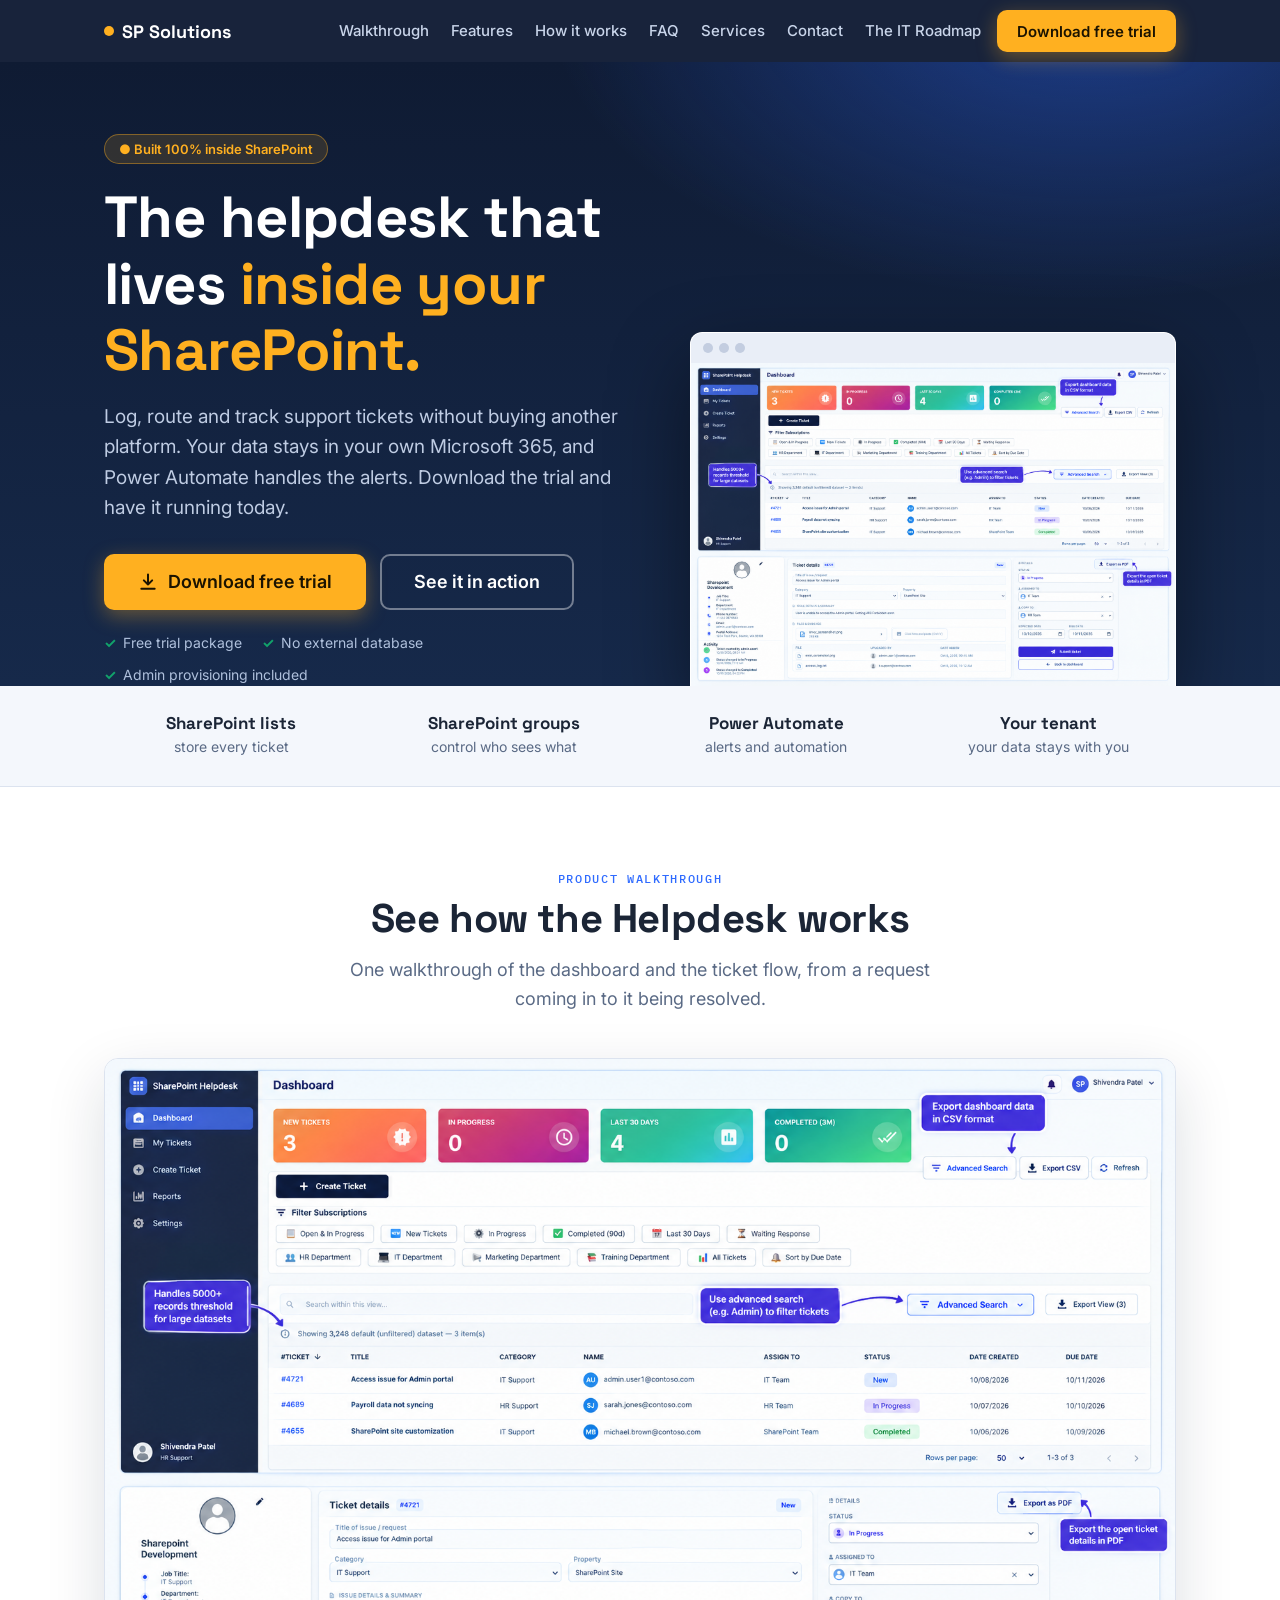
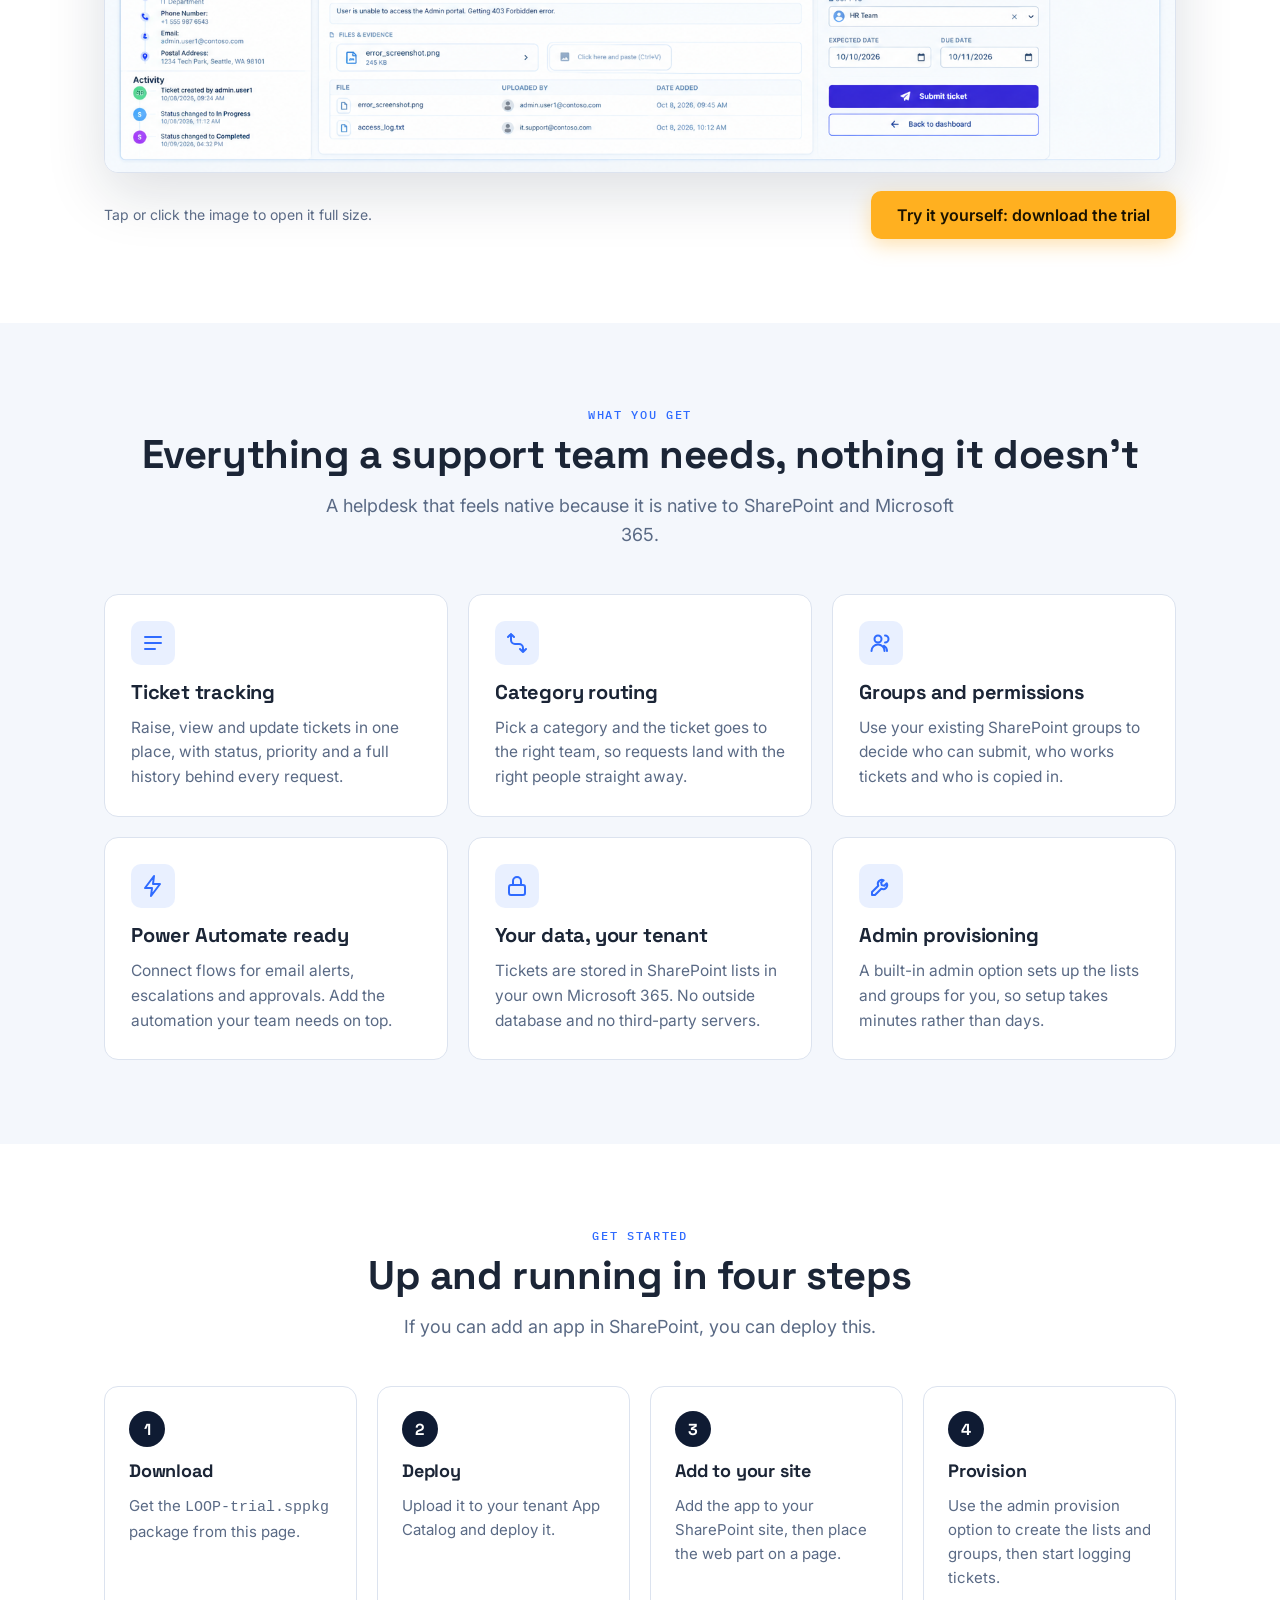
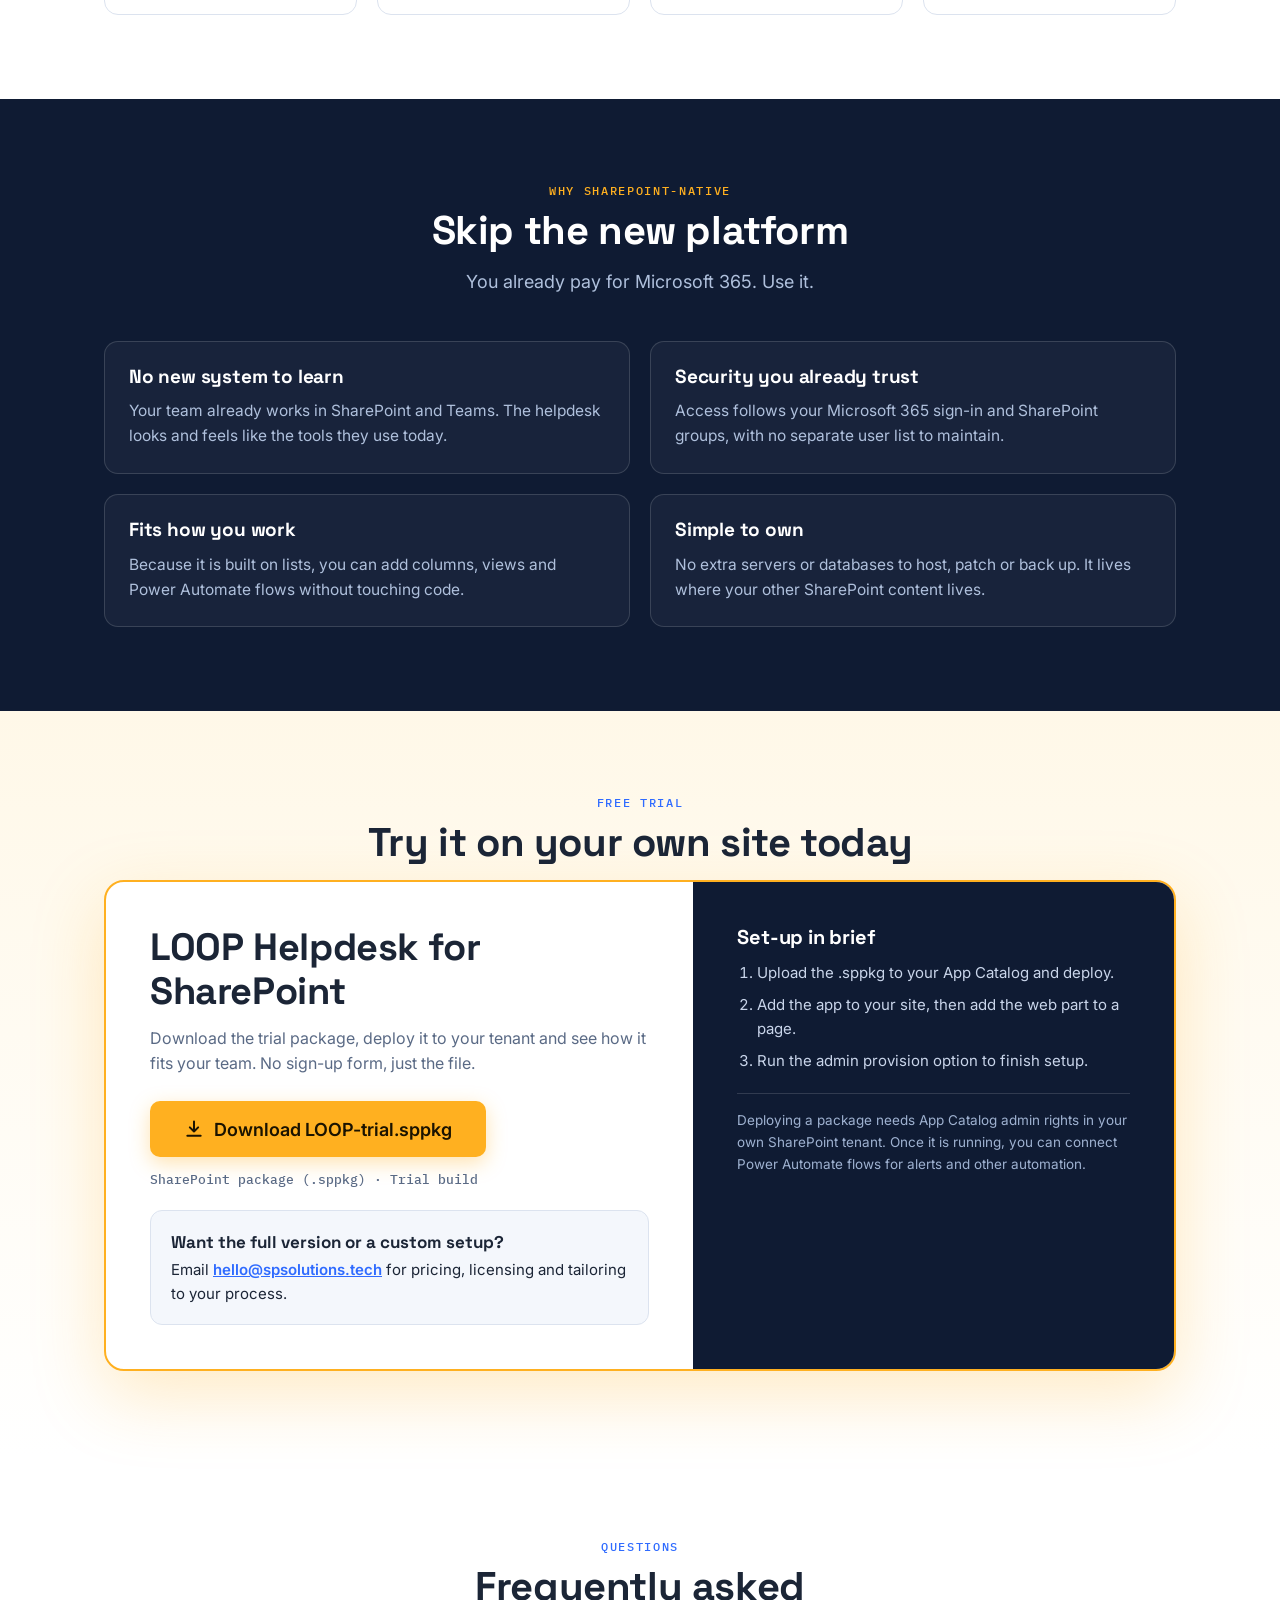
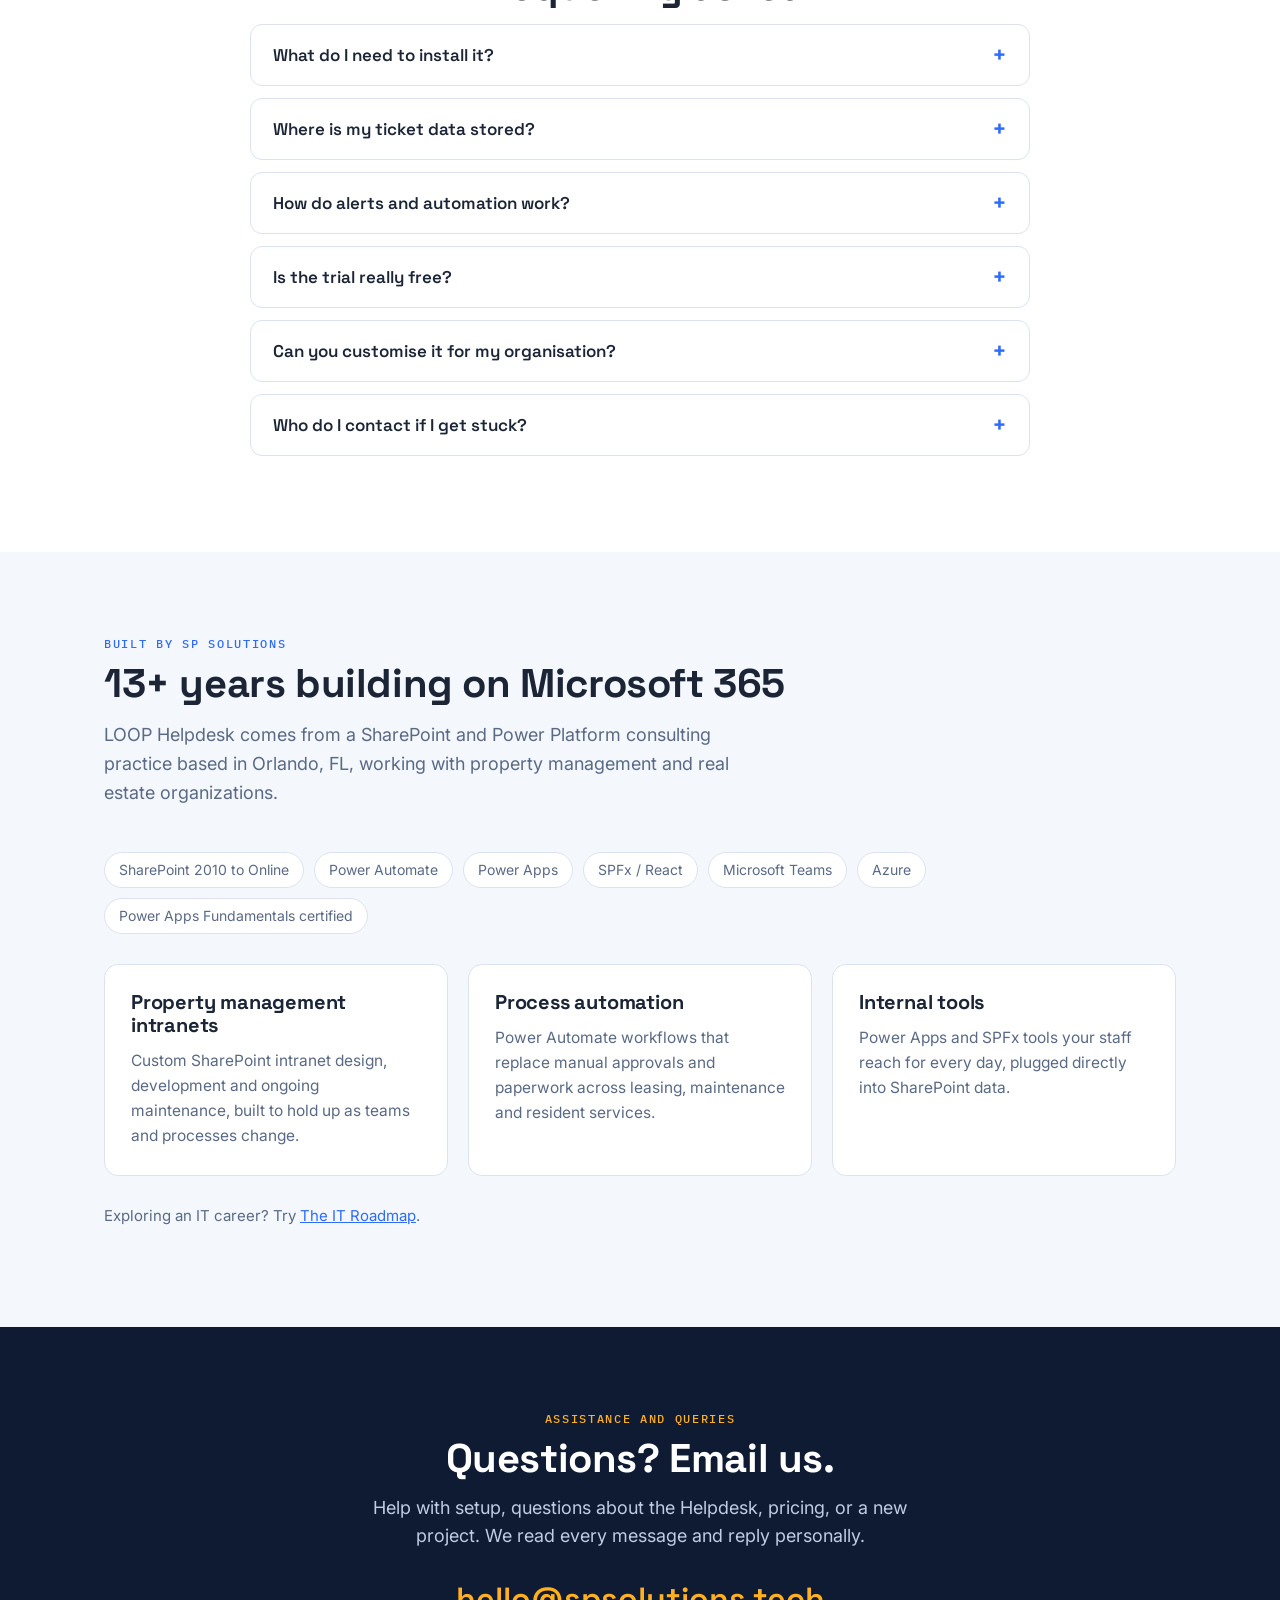
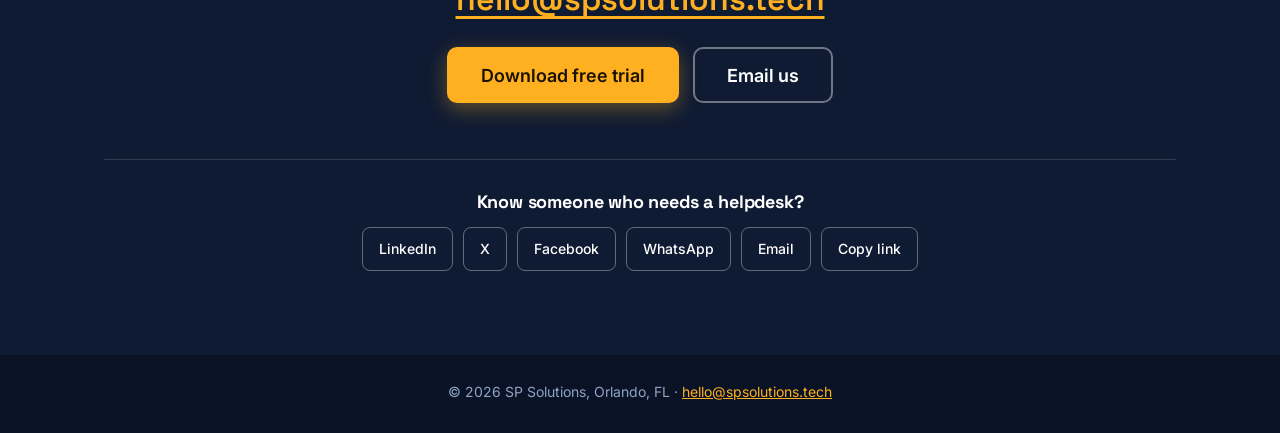
==== commit a6fa7c97: "Update print statement from 'Hello' to 'Goodbye'" ====
--- a/index.html
+++ b/index.html
@@ -3,1016 +3,454 @@
 <head>
 <meta charset="UTF-8">
 <meta name="viewport" content="width=device-width, initial-scale=1.0">
-<title>SP Solutions | SharePoint &amp; Power Platform Systems</title>
-<meta name="description" content="SharePoint, Power Platform, and Microsoft Teams systems for property management and real estate organizations. 13+ years building intranets and automation that hold up.">
+<title>LOOP Helpdesk for SharePoint | Free Trial | SP Solutions</title>
+<meta name="description" content="A complete helpdesk that runs entirely inside SharePoint. Tickets, routing and alerts with no external database. Download the free trial package.">
 <link rel="canonical" href="https://spsolutions.tech/">
 <meta property="og:type" content="website">
 <meta property="og:site_name" content="SP Solutions">
-<meta property="og:title" content="SP Solutions | SharePoint &amp; Power Platform Systems">
-<meta property="og:description" content="SharePoint, Power Platform and Teams systems that hold up. Free SharePoint Helpdesk package to download. Questions? hello@spsolutions.tech">
+<meta property="og:title" content="LOOP Helpdesk for SharePoint: download the free trial">
+<meta property="og:description" content="Run your helpdesk inside SharePoint. Your data stays in your Microsoft 365, automate alerts with Power Automate. Free trial package.">
 <meta property="og:url" content="https://spsolutions.tech/">
 <meta property="og:image" content="https://spsolutions.tech/og-image.png">
 <meta property="og:image:width" content="1200">
 <meta property="og:image:height" content="630">
-<meta property="og:image:alt" content="SP Solutions - SharePoint and Power Platform systems">
+<meta property="og:image:alt" content="LOOP Helpdesk for SharePoint, free trial">
 <meta name="twitter:card" content="summary_large_image">
-<meta name="twitter:title" content="SP Solutions | SharePoint &amp; Power Platform Systems">
-<meta name="twitter:description" content="SharePoint, Power Platform and Teams systems that hold up. Free SharePoint Helpdesk package to download.">
+<meta name="twitter:title" content="LOOP Helpdesk for SharePoint: download the free trial">
+<meta name="twitter:description" content="Run your helpdesk inside SharePoint. Your data stays in your Microsoft 365. Free trial package.">
 <meta name="twitter:image" content="https://spsolutions.tech/og-image.png">
 <link rel="preconnect" href="https://fonts.googleapis.com">
 <link rel="preconnect" href="https://fonts.gstatic.com" crossorigin>
-<link href="https://fonts.googleapis.com/css2?family=Space+Grotesk:wght@400;500;600;700&family=IBM+Plex+Sans:wght@400;500;600&family=IBM+Plex+Mono:wght@400;500&display=swap" rel="stylesheet">
+<link href="https://fonts.googleapis.com/css2?family=Space+Grotesk:wght@500;600;700&family=Inter:wght@400;500;600&family=IBM+Plex+Mono:wght@500&display=swap" rel="stylesheet">
+<script data-goatcounter="https://spsolutions.goatcounter.com/count" async src="https://gc.zgo.at/count.js"></script>
 <style>
   :root{
-    --ink:#16233A;
-    --ink-2:#1E304A;
-    --paper:#ECE7DD;
-    --paper-2:#F5F2EA;
-    --line:#5C7FA3;
-    --line-soft:rgba(92,127,163,0.35);
-    --accent:#D2872D;
-    --accent-2:#B96F1E;
-    --charcoal:#23303F;
-    --charcoal-soft:#5A6675;
-    --text-dark:#DCE4EE;
-    --text-dark-muted:#8FA3BC;
-    --radius:2px;
+    --navy:#0F1B33; --navy-2:#16294A; --blue:#2F6BFF; --blue-d:#1F55D6;
+    --amber:#FFB020; --amber-d:#F29A00; --green:#12A36B;
+    --bg:#FFFFFF; --bg-2:#F4F7FC; --line:#DCE3EF; --text:#1B2536; --muted:#5A6A85;
+    --r:14px;
   }
   *{box-sizing:border-box;}
-  html{scroll-behavior:smooth;}
-  body{
-    margin:0;
-    font-family:'IBM Plex Sans', sans-serif;
-    color:var(--charcoal);
-    background:var(--paper);
-    line-height:1.55;
+  html{scroll-behavior:smooth; scroll-padding-top:76px;}
+  body{margin:0; font-family:'Inter',system-ui,sans-serif; color:var(--text); background:var(--bg); line-height:1.6; -webkit-font-smoothing:antialiased;}
+  h1,h2,h3{font-family:'Space Grotesk',sans-serif; line-height:1.15; margin:0 0 12px; letter-spacing:-.01em;}
+  img{max-width:100%; display:block;}
+  a{color:var(--blue);}
+  .wrap{max-width:1120px; margin:0 auto; padding:0 24px;}
+  section{padding:84px 0;}
+  .eyebrow{font:500 12px 'IBM Plex Mono',monospace; letter-spacing:.14em; text-transform:uppercase; color:var(--blue); margin-bottom:10px;}
+  .sec-title{font-size:clamp(28px,4vw,40px); margin-bottom:14px;}
+  .sec-lede{color:var(--muted); font-size:18px; max-width:640px; margin:0 0 44px;}
+  .center{text-align:center;} .center .sec-lede{margin-left:auto; margin-right:auto;}
+
+  /* buttons */
+  .btn{display:inline-flex; align-items:center; justify-content:center; gap:10px; min-height:48px; padding:12px 24px; border-radius:10px; font:600 16px 'Inter',sans-serif; text-decoration:none; cursor:pointer; border:2px solid transparent; transition:transform .15s, background .15s, box-shadow .15s;}
+  .btn:hover{transform:translateY(-1px);}
+  .btn-dl{background:var(--amber); color:#1B1300; box-shadow:0 6px 20px rgba(255,176,32,.35);}
+  .btn-dl:hover{background:var(--amber-d);}
+  .btn-ghost{border-color:rgba(255,255,255,.4); color:#fff;}
+  .btn-ghost:hover{background:rgba(255,255,255,.1);}
+  .btn-outline{border-color:var(--blue); color:var(--blue); background:#fff;}
+  .btn-outline:hover{background:var(--blue); color:#fff;}
+  .btn-lg{min-height:56px; padding:14px 32px; font-size:18px;}
+  .btn svg{width:20px; height:20px; flex:none;}
+
+  /* nav */
+  .nav{position:sticky; top:0; z-index:50; background:rgba(15,27,51,.96); backdrop-filter:blur(8px);}
+  .nav-inner{max-width:1120px; margin:0 auto; padding:10px 24px; display:flex; align-items:center; gap:16px;}
+  .brand{font:700 18px 'Space Grotesk',sans-serif; color:#fff; text-decoration:none; display:flex; align-items:center; gap:8px; margin-right:auto;}
+  .brand i{width:10px; height:10px; border-radius:50%; background:var(--amber); display:inline-block;}
+  .nav-links{display:flex; gap:22px; align-items:center;}
+  .nav-links a{color:#C9D5EA; text-decoration:none; font-size:15px; font-weight:500;}
+  .nav-links a:hover{color:#fff;}
+  .nav .btn{gap:0; min-height:42px; padding:8px 18px; font-size:15px;}
+  .nav-toggle{display:none; width:44px; height:44px; background:transparent; border:1px solid rgba(255,255,255,.3); border-radius:8px; cursor:pointer; position:relative;}
+  .nav-toggle .bars,.nav-toggle .bars::before,.nav-toggle .bars::after{position:absolute; left:11px; width:20px; height:2px; background:#fff; content:''; transition:.2s;}
+  .nav-toggle .bars{top:20px;} .nav-toggle .bars::before{left:0; top:-6px;} .nav-toggle .bars::after{left:0; top:6px;}
+  .nav.open .bars{background:transparent;} .nav.open .bars::before{top:0; transform:rotate(45deg);} .nav.open .bars::after{top:0; transform:rotate(-45deg);}
+  @media (max-width:960px){
+    .nav-toggle{display:block;}
+    .nav-links{display:none; position:absolute; top:100%; left:0; right:0; flex-direction:column; align-items:stretch; gap:0; background:var(--navy); padding:8px 24px 16px; border-top:1px solid rgba(255,255,255,.12);}
+    .nav.open .nav-links{display:flex;}
+    .nav-links a{padding:15px 4px; font-size:17px; border-bottom:1px solid rgba(255,255,255,.08); min-height:48px;}
   }
-  h1,h2,h3{
-    font-family:'Space Grotesk', sans-serif;
-    margin:0;
-    letter-spacing:-0.01em;
+  @media (max-width:480px){ .nav .btn .long{display:none;} }
+
+  /* hero */
+  .hero{background:radial-gradient(900px 500px at 85% -10%,rgba(47,107,255,.45),transparent 60%),linear-gradient(180deg,var(--navy),var(--navy-2)); color:#fff; padding:72px 0 0; overflow:hidden;}
+  .hero-grid{display:grid; grid-template-columns:1.05fr .95fr; gap:48px; align-items:center;}
+  .badge{display:inline-flex; gap:8px; align-items:center; background:rgba(255,176,32,.14); color:var(--amber); border:1px solid rgba(255,176,32,.4); border-radius:99px; padding:6px 14px; font:600 13px 'Inter',sans-serif; margin-bottom:20px;}
+  .hero h1{font-size:clamp(34px,5.4vw,58px); margin-bottom:18px;}
+  .hero h1 em{font-style:normal; color:var(--amber);}
+  .hero p.lede{font-size:19px; color:#BFCCE3; max-width:540px; margin:0 0 30px;}
+  .cta-row{display:flex; gap:14px; flex-wrap:wrap; margin-bottom:22px;}
+  .chips{display:flex; gap:10px 20px; flex-wrap:wrap; color:#AFC0DC; font-size:14px; padding:0; margin:0; list-style:none;}
+  .chips li::before{content:'\2713'; color:var(--green); font-weight:700; margin-right:7px;}
+  .shot{background:#fff; border-radius:12px 12px 0 0; box-shadow:0 30px 80px rgba(0,0,0,.45); overflow:hidden; border:1px solid rgba(255,255,255,.2); align-self:end; margin-bottom:-1px;}
+  .shot .bar{height:30px; background:#E9EEF7; display:flex; align-items:center; gap:6px; padding:0 12px;}
+  .shot .bar i{width:10px; height:10px; border-radius:50%; background:#C3CDE0;}
+  .shot img{width:100%; height:auto;}
+  @media (max-width:900px){ .hero{padding-top:52px;} .hero-grid{grid-template-columns:1fr; gap:36px;} }
+
+  /* proof strip */
+  .strip{background:var(--bg-2); border-bottom:1px solid var(--line); padding:26px 0;}
+  .strip .wrap{display:grid; grid-template-columns:repeat(4,1fr); gap:18px; text-align:center;}
+  .strip b{display:block; font:700 17px 'Space Grotesk',sans-serif;}
+  .strip span{color:var(--muted); font-size:14px;}
+  @media (max-width:760px){ .strip .wrap{grid-template-columns:1fr 1fr;} }
+
+  /* walkthrough */
+  .walk{background:var(--bg);}
+  .walk-frame{display:block; border:1px solid var(--line); border-radius:var(--r); overflow:hidden; box-shadow:0 20px 60px rgba(15,27,51,.14); background:#fff;}
+  .walk-frame img{width:100%; height:auto;}
+  .walk-cap{display:flex; justify-content:space-between; gap:16px; flex-wrap:wrap; align-items:center; margin-top:18px; color:var(--muted); font-size:14px;}
+
+  /* features */
+  .features{background:var(--bg-2);}
+  .grid3{display:grid; grid-template-columns:repeat(3,1fr); gap:20px;}
+  .card{background:#fff; border:1px solid var(--line); border-radius:var(--r); padding:26px;}
+  .card .ic{width:44px; height:44px; border-radius:10px; background:rgba(47,107,255,.1); color:var(--blue); display:grid; place-items:center; margin-bottom:16px;}
+  .card .ic svg{width:24px; height:24px;}
+  .card h3{font-size:20px;}
+  .card p{margin:0; color:var(--muted); font-size:15.5px;}
+  @media (max-width:900px){ .grid3{grid-template-columns:1fr 1fr;} }
+  @media (max-width:600px){ .grid3{grid-template-columns:1fr;} section{padding:60px 0;} }
+
+  /* steps */
+  .steps{display:grid; grid-template-columns:repeat(4,1fr); gap:20px; counter-reset:s; padding:0; list-style:none; margin:0;}
+  .steps li{counter-increment:s; position:relative; padding:24px; border:1px solid var(--line); border-radius:var(--r); background:#fff;}
+  .steps li::before{content:counter(s); display:grid; place-items:center; width:36px; height:36px; border-radius:50%; background:var(--navy); color:#fff; font:700 16px 'Space Grotesk',sans-serif; margin-bottom:14px;}
+  .steps h3{font-size:18px;} .steps p{margin:0; color:var(--muted); font-size:15px;}
+  @media (max-width:900px){ .steps{grid-template-columns:1fr 1fr;} }
+  @media (max-width:560px){ .steps{grid-template-columns:1fr;} }
+
+  /* why */
+  .why{background:var(--navy); color:#fff;}
+  .why .eyebrow{color:var(--amber);} .why .sec-lede{color:#AFC0DC;}
+  .why-grid{display:grid; grid-template-columns:1fr 1fr; gap:20px;}
+  .why-item{border:1px solid rgba(255,255,255,.14); border-radius:var(--r); padding:24px; background:rgba(255,255,255,.04);}
+  .why-item h3{font-size:19px; color:#fff;} .why-item p{margin:0; color:#AFC0DC; font-size:15.5px;}
+  @media (max-width:700px){ .why-grid{grid-template-columns:1fr;} }
+
+  /* download */
+  .dl{background:linear-gradient(180deg,#FFF8E8,#fff);}
+  .dl-card{display:grid; grid-template-columns:1.1fr .9fr; border-radius:20px; overflow:hidden; border:2px solid var(--amber); box-shadow:0 24px 70px rgba(255,176,32,.25); background:#fff;}
+  .dl-main{padding:44px;}
+  .dl-main h2{font-size:clamp(28px,3.6vw,38px);}
+  .dl-main p{color:var(--muted); margin:0 0 24px;}
+  .file{margin-top:14px; font:500 13px 'IBM Plex Mono',monospace; color:var(--muted); overflow-wrap:anywhere;}
+  .dl-side{background:var(--navy); color:#fff; padding:44px;}
+  .dl-side h3{font-size:20px; color:#fff;}
+  .dl-side ol{margin:0 0 20px; padding-left:20px; color:#C9D5EA; font-size:15px;} .dl-side li{margin-bottom:8px;}
+  .dl-side .note{font-size:13.5px; color:#9FB2D1; border-top:1px solid rgba(255,255,255,.14); padding-top:16px;}
+  .full{margin-top:22px; padding:18px 20px; border-radius:12px; background:var(--bg-2); border:1px solid var(--line); font-size:15px;}
+  .full b{display:block; font-family:'Space Grotesk',sans-serif; font-size:17px; margin-bottom:2px;}
+  .full a{font-weight:600;}
+  @media (max-width:860px){ .dl-card{grid-template-columns:1fr;} .dl-main,.dl-side{padding:30px 24px;} }
+
+  /* faq */
+  details{border:1px solid var(--line); border-radius:12px; background:#fff; margin-bottom:12px;}
+  summary{cursor:pointer; padding:18px 22px; font:600 17px 'Space Grotesk',sans-serif; list-style:none; display:flex; justify-content:space-between; gap:16px; min-height:56px; align-items:center;}
+  summary::-webkit-details-marker{display:none;}
+  summary::after{content:'+'; font-size:24px; color:var(--blue); line-height:1;}
+  details[open] summary::after{content:'\2212';}
+  details p{margin:0; padding:0 22px 20px; color:var(--muted);}
+  .faq{max-width:780px; margin:0 auto;}
+
+  /* services */
+  .services{background:var(--bg-2);}
+  .about-line{display:flex; flex-wrap:wrap; gap:10px; margin:0 0 30px; padding:0; list-style:none;}
+  .about-line li{background:#fff; border:1px solid var(--line); border-radius:99px; padding:6px 14px; font-size:14px; color:var(--muted);}
+  .roadmap{margin-top:28px; font-size:15px; color:var(--muted);}
+
+  /* contact */
+  .contact{background:var(--navy); color:#fff; text-align:center;}
+  .contact h2{font-size:clamp(28px,4vw,40px);}
+  .contact p{color:#BFCCE3; max-width:560px; margin:0 auto 28px; font-size:18px;}
+  .mail-big{display:inline-block; font:600 clamp(20px,4.6vw,32px) 'Space Grotesk',sans-serif; color:var(--amber); text-decoration:underline; text-underline-offset:6px; overflow-wrap:anywhere; margin-bottom:28px;}
+  .share{margin-top:56px; padding-top:32px; border-top:1px solid rgba(255,255,255,.14);}
+  .share h3{font-size:18px; color:#fff;}
+  .share-btns{display:flex; gap:10px; flex-wrap:wrap; justify-content:center; margin-top:14px;}
+  .share-btns a,.share-btns button{font:500 14px 'Inter',sans-serif; color:#fff; background:transparent; border:1px solid rgba(255,255,255,.35); padding:10px 16px; min-height:44px; border-radius:8px; text-decoration:none; cursor:pointer; display:inline-flex; align-items:center;}
+  .share-btns a:hover,.share-btns button:hover{border-color:var(--amber); color:var(--amber);}
+  .share-btns .share-main{background:var(--amber); border-color:var(--amber); color:#1B1300; font-weight:600;}
+  #shareNative{display:none;}
+
+  footer{background:#0A1326; color:#8FA3C4; text-align:center; padding:26px 24px 30px; font-size:14px;}
+  footer a{color:var(--amber);}
+
+  /* mobile sticky download bar */
+  .sticky-dl{display:none;}
+  @media (max-width:760px){
+    .sticky-dl{display:flex; position:fixed; left:0; right:0; bottom:0; z-index:60; gap:10px; padding:10px 14px calc(10px + env(safe-area-inset-bottom)); background:rgba(15,27,51,.97); border-top:1px solid rgba(255,255,255,.15);}
+    .sticky-dl .btn{flex:1; min-height:48px;}
+    body{padding-bottom:70px;}
   }
-  .mono{
-    font-family:'IBM Plex Mono', monospace;
-  }
-  a{color:inherit;}
-  .wrap{
-    max-width:1080px;
-    margin:0 auto;
-    padding:0 32px;
-  }
-  @media (max-width:600px){ .wrap{padding:0 20px;} }
-
-  /* ---------- NAV ---------- */
-  header.nav{
-    position:sticky; top:0; z-index:50;
-    background:var(--ink);
-    border-bottom:1px solid var(--line-soft);
-  }
-  .nav-inner{
-    display:flex; align-items:center; justify-content:space-between;
-    padding:18px 32px;
-    max-width:1080px; margin:0 auto;
-  }
-  .nav-brand{
-    color:var(--text-dark);
-    font-family:'Space Grotesk', sans-serif;
-    font-weight:600;
-    font-size:15px;
-    display:flex; align-items:center; gap:8px;
-  }
-  .nav-brand .dot{
-    width:8px; height:8px; background:var(--accent); border-radius:50%;
-    display:inline-block;
-  }
-  .nav-links{
-    display:flex; gap:28px;
-    font-family:'IBM Plex Mono', monospace;
-    font-size:12.5px;
-  }
-  .nav-links a{
-    color:var(--text-dark-muted);
-    text-decoration:none;
-    border-bottom:1px solid transparent;
-    padding-bottom:2px;
-    transition:color .15s, border-color .15s;
-  }
-  .nav-links a:hover{ color:var(--text-dark); border-color:var(--accent); }
-  .nav-toggle{
-    display:none;
-    width:44px; height:44px; margin-right:-10px;
-    align-items:center; justify-content:center;
-    background:transparent; border:0; padding:0;
-    color:var(--text-dark); cursor:pointer;
-  }
-  .nav-toggle .bars,
-  .nav-toggle .bars::before,
-  .nav-toggle .bars::after{
-    display:block; width:22px; height:2px;
-    background:currentColor; border-radius:1px;
-    transition:transform .2s ease, background .2s ease, top .2s ease;
-  }
-  .nav-toggle .bars{ position:relative; }
-  .nav-toggle .bars::before,
-  .nav-toggle .bars::after{ content:''; position:absolute; left:0; }
-  .nav-toggle .bars::before{ top:-7px; }
-  .nav-toggle .bars::after{ top:7px; }
-  .nav.open .nav-toggle .bars{ background:transparent; }
-  .nav.open .nav-toggle .bars::before{ top:0; transform:rotate(45deg); }
-  .nav.open .nav-toggle .bars::after{ top:0; transform:rotate(-45deg); }
-  .nav-toggle:focus-visible,
-  .nav-links a:focus-visible{ outline:2px solid var(--accent); outline-offset:3px; }
-
-  /* Tablet and phone: links collapse into a menu opened by the button */
-  @media (max-width:960px){
-    .nav-toggle{ display:inline-flex; }
-    .nav-links{
-      display:none;
-      position:absolute; top:100%; left:0; right:0;
-      flex-direction:column; gap:0;
-      padding:6px 32px 14px;
-      background:var(--ink);
-      border-bottom:1px solid var(--line-soft);
-      box-shadow:0 16px 24px rgba(0,0,0,0.3);
-      font-size:14px;
-    }
-    .nav.open .nav-links{ display:flex; }
-    .nav-links a{
-      padding:15px 0;
-      border-bottom:1px solid var(--line-soft);
-    }
-    .nav-links a:last-child{ border-bottom:none; }
-  }
-  @media (max-width:640px){
-    .nav-inner{ padding:12px 20px; }
-    .nav-links{ padding-left:20px; padding-right:20px; }
-  }
-
-  /* ---------- HERO ---------- */
-  .hero{
-    background:
-      linear-gradient(var(--ink), var(--ink)) padding-box,
-      repeating-linear-gradient(0deg, transparent, transparent 39px, var(--line-soft) 39px, var(--line-soft) 40px),
-      repeating-linear-gradient(90deg, transparent, transparent 39px, var(--line-soft) 39px, var(--line-soft) 40px);
-    background-color:var(--ink);
-    color:var(--text-dark);
-    padding:96px 0 0 0;
-    position:relative;
-    overflow:hidden;
-  }
-  .hero-inner{
-    max-width:1080px; margin:0 auto; padding:0 32px 56px;
-  }
-  .hero-eyebrow{
-    font-family:'IBM Plex Mono', monospace;
-    font-size:12.5px;
-    color:var(--text-dark-muted);
-    margin-bottom:22px;
-    display:flex; gap:18px; flex-wrap:wrap;
-  }
-  .hero-eyebrow span{ white-space:nowrap; }
-  .hero h1{
-    font-size:clamp(34px, 6vw, 58px);
-    font-weight:600;
-    color:#fff;
-    max-width:760px;
-    line-height:1.08;
-  }
-  .hero p.lede{
-    font-size:18px;
-    color:var(--text-dark-muted);
-    max-width:560px;
-    margin-top:22px;
-  }
-  .hero-cta{
-    margin-top:36px;
-    display:flex; gap:16px; flex-wrap:wrap;
-  }
-  .btn{
-    font-family:'IBM Plex Mono', monospace;
-    font-size:13px;
-    padding:13px 22px;
-    border-radius:var(--radius);
-    text-decoration:none;
-    display:inline-block;
-    border:1px solid transparent;
-  }
-  .btn-primary{
-    background:var(--accent);
-    color:#1A1204;
-    font-weight:500;
-  }
-  .btn-primary:hover{ background:var(--accent-2); }
-  .btn-ghost{
-    border-color:var(--line);
-    color:var(--text-dark);
-  }
-  .btn-ghost:hover{ border-color:var(--text-dark); }
-
-  /* title block strip */
-  .title-block{
-    border-top:1px solid var(--line-soft);
-    background:rgba(0,0,0,0.15);
-  }
-  .title-block .wrap{
-    display:grid;
-    grid-template-columns:repeat(4, 1fr);
-    gap:0;
-  }
-  .tb-cell{
-    padding:16px 20px;
-    border-left:1px solid var(--line-soft);
-    font-family:'IBM Plex Mono', monospace;
-    font-size:11.5px;
-    color:var(--text-dark-muted);
-  }
-  .tb-cell:first-child{ border-left:none; }
-  .tb-cell b{
-    display:block;
-    color:var(--text-dark);
-    font-size:12.5px;
-    margin-bottom:3px;
-  }
-  @media (max-width:700px){
-    .title-block .wrap{ grid-template-columns:repeat(2,1fr); }
-    .tb-cell:nth-child(3){ border-left:none; }
-  }
-
-  /* ---------- SECTION SHELL ---------- */
-  section{ padding:88px 0; }
-  .section-head{
-    display:flex; align-items:baseline; gap:16px;
-    margin-bottom:44px;
-    border-bottom:1px solid rgba(35,48,63,0.15);
-    padding-bottom:18px;
-  }
-  .section-num{
-    font-family:'IBM Plex Mono', monospace;
-    font-size:13px;
-    color:var(--accent-2);
-  }
-  .section-head h2{
-    font-size:28px;
-    font-weight:600;
-    color:var(--charcoal);
-  }
-
-  /* ---------- ABOUT ---------- */
-  .about-grid{
-    display:grid;
-    grid-template-columns:1.4fr 1fr;
-    gap:56px;
-  }
-  @media (max-width:760px){ .about-grid{ grid-template-columns:1fr; gap:36px; } }
-  .about-grid p{ font-size:16.5px; color:var(--charcoal); }
-  .about-grid p + p{ margin-top:16px; }
-  .spec-table{
-    border:1px solid rgba(35,48,63,0.18);
-    background:var(--paper-2);
-  }
-  .spec-row{
-    display:flex; justify-content:space-between;
-    padding:13px 18px;
-    border-bottom:1px solid rgba(35,48,63,0.12);
-    font-size:13.5px;
-  }
-  .spec-row:last-child{ border-bottom:none; }
-  .spec-row .k{ color:var(--charcoal-soft); font-family:'IBM Plex Mono', monospace; font-size:12px; }
-  .spec-row .v{ font-weight:500; text-align:right; }
-
-  /* ---------- SYSTEMS DIAGRAM ---------- */
-  .systems{
-    background:var(--ink);
-    color:var(--text-dark);
-  }
-  .systems .section-head{ border-bottom-color:var(--line-soft); }
-  .systems .section-head h2{ color:#fff; }
-  .systems .section-num{ color:var(--accent); }
-  .systems-intro{
-    color:var(--text-dark-muted);
-    max-width:560px;
-    margin-bottom:48px;
-    font-size:16px;
-  }
-  .diagram-wrap{
-    width:100%;
-    overflow-x:auto;
-  }
-  svg.diagram{ width:100%; height:auto; min-width:560px; display:block; }
-  .diag-line{ stroke:var(--line); stroke-width:1.3; fill:none; }
-  .diag-node-hub rect{ fill:var(--accent); stroke:none; }
-  .diag-node-hub text{ fill:#1A1204; font-weight:600; }
-  .diag-node rect{ fill:transparent; stroke:var(--line); stroke-width:1.2; }
-  .diag-node text{ fill:var(--text-dark); }
-  .diag-label{
-    font-family:'IBM Plex Mono', monospace;
-    font-size:11px;
-  }
-  .diag-tick{ stroke:var(--text-dark-muted); stroke-width:1; }
-
-  /* ---------- EXPERIENCE ---------- */
-  .timeline{
-    position:relative;
-    padding-left:26px;
-    border-left:1px solid rgba(35,48,63,0.25);
-  }
-  .tl-item{
-    position:relative;
-    padding-bottom:44px;
-  }
-  .tl-item:last-child{ padding-bottom:0; }
-  .tl-item::before{
-    content:'';
-    position:absolute;
-    left:-31px; top:5px;
-    width:9px; height:9px;
-    background:var(--paper);
-    border:2px solid var(--accent-2);
-    border-radius:50%;
-  }
-  .tl-year{
-    font-family:'IBM Plex Mono', monospace;
-    font-size:12.5px;
-    color:var(--accent-2);
-    margin-bottom:6px;
-  }
-  .tl-item h3{ font-size:19px; font-weight:600; }
-  .tl-role{ font-size:14px; color:var(--charcoal-soft); margin-top:2px; margin-bottom:12px; }
-  .tl-item ul{ margin:0; padding-left:20px; }
-  .tl-item li{ font-size:15px; margin-bottom:6px; }
-  .tl-tags{
-    margin-top:14px;
-    display:flex; flex-wrap:wrap; gap:8px;
-  }
-  .tl-tags span{
-    font-family:'IBM Plex Mono', monospace;
-    font-size:11px;
-    padding:4px 9px;
-    border:1px solid rgba(35,48,63,0.2);
-    color:var(--charcoal-soft);
-  }
-
-  /* ---------- ENGAGEMENTS ---------- */
-  .engagements{ background:var(--paper-2); }
-  .sheet-grid{
-    display:grid;
-    grid-template-columns:repeat(3, 1fr);
-    gap:24px;
-  }
-  @media (max-width:820px){ .sheet-grid{ grid-template-columns:1fr; } }
-  .sheet{
-    border:1px solid rgba(35,48,63,0.2);
-    background:var(--paper);
-    padding:26px 24px;
-    position:relative;
-  }
-  .sheet-num{
-    font-family:'IBM Plex Mono', monospace;
-    font-size:11.5px;
-    color:var(--accent-2);
-    margin-bottom:14px;
-    padding-bottom:10px;
-    border-bottom:1px dashed rgba(35,48,63,0.25);
-  }
-  .sheet h3{ font-size:18px; font-weight:600; margin-bottom:10px; }
-  .sheet p{ font-size:14.5px; color:var(--charcoal-soft); margin:0; }
-
-  /* ---------- CONTACT ---------- */
-  .contact{
-    background:var(--ink);
-    color:var(--text-dark);
-    text-align:center;
-  }
-  .contact .section-head{ justify-content:center; border-bottom:none; }
-  .stamp{
-    width:150px; height:150px;
-    margin:0 auto 32px;
-    border:2px solid var(--accent);
-    border-radius:50%;
-    display:flex; align-items:center; justify-content:center;
-    position:relative;
-  }
-  .stamp::before{
-    content:'';
-    position:absolute; inset:8px;
-    border:1px dashed var(--accent);
-    border-radius:50%;
-  }
-  .stamp span{
-    font-family:'IBM Plex Mono', monospace;
-    font-size:11px;
-    color:var(--accent);
-    text-align:center;
-    line-height:1.5;
-    padding:0 14px;
-  }
-  .contact h2{
-    font-size:32px;
-    color:#fff;
-    max-width:520px;
-    margin:0 auto 18px;
-  }
-  .contact p.lede{
-    color:var(--text-dark-muted);
-    max-width:480px;
-    margin:0 auto 36px;
-    font-size:16px;
-  }
-  .contact-links{
-    display:flex; justify-content:center; gap:16px; flex-wrap:wrap;
-    margin-bottom:56px;
-  }
-  .contact-meta{
-    font-family:'IBM Plex Mono', monospace;
-    font-size:12px;
-    color:var(--text-dark-muted);
-    display:flex; justify-content:center; gap:24px; flex-wrap:wrap;
-  }
-
-  /* ---------- PORTFOLIO ---------- */
-  .portfolio-grid{
-    display:grid;
-    grid-template-columns:repeat(2, 1fr);
-    gap:24px;
-  }
-  @media (max-width:760px){ .portfolio-grid{ grid-template-columns:1fr; } }
-  .portfolio-card{
-    border:1px solid rgba(35,48,63,0.2);
-    background:var(--paper-2);
-    overflow:hidden;
-  }
-  .mockup-frame{
-    background:var(--ink);
-    padding:18px;
-  }
-  .mockup-frame svg{ width:100%; height:auto; display:block; }
-  .mock-fill{ fill:var(--paper); }
-  .mock-fill-soft{ fill:rgba(236,231,221,0.12); }
-  .mock-stroke{ stroke:var(--line); stroke-width:1.2; fill:none; }
-  .mock-accent{ fill:var(--accent); }
-  .mock-text{ font-family:'IBM Plex Mono', monospace; font-size:9px; fill:var(--text-dark-muted); }
-  .portfolio-body{ padding:22px 24px; }
-  .concept-tag{
-    display:inline-block;
-    font-family:'IBM Plex Mono', monospace;
-    font-size:10.5px;
-    letter-spacing:0.02em;
-    color:var(--accent-2);
-    border:1px solid var(--accent-2);
-    padding:3px 8px;
-    margin-bottom:12px;
-  }
-  .portfolio-body h3{ font-size:17px; font-weight:600; margin-bottom:8px; }
-  .portfolio-body p{ font-size:14px; color:var(--charcoal-soft); margin:0; }
-
-  /* ---------- DOWNLOAD ---------- */
-  .download{ background:var(--paper-2); }
-  .download-card{
-    display:grid;
-    grid-template-columns:1.25fr 1fr;
-    border:1px solid rgba(35,48,63,0.2);
-    background:var(--paper);
-  }
-  @media (max-width:820px){ .download-card{ grid-template-columns:1fr; } }
-  .download-main{ padding:30px 28px; }
-  .download-tag{
-    font-family:'IBM Plex Mono', monospace;
-    font-size:11.5px;
-    color:var(--accent-2);
-    margin-bottom:14px;
-    padding-bottom:10px;
-    border-bottom:1px dashed rgba(35,48,63,0.25);
-  }
-  .download-main h3{ font-size:24px; font-weight:600; margin-bottom:10px; }
-  .download-main p{ font-size:15.5px; color:var(--charcoal); margin:0 0 16px; }
-  .download-main ul{ margin:0 0 24px; padding-left:20px; }
-  .download-main li{ font-size:15px; margin-bottom:6px; }
-  .download-file{
-    font-family:'IBM Plex Mono', monospace;
-    font-size:12px;
-    color:var(--charcoal-soft);
-    margin-top:12px;
-    overflow-wrap:anywhere;
-  }
-  .download-side{
-    padding:30px 28px;
-    background:var(--ink);
-    color:var(--text-dark);
-  }
-  .download-side h4{
-    font-family:'IBM Plex Mono', monospace;
-    font-size:12px; font-weight:500;
-    color:var(--accent);
-    margin:0 0 16px;
-  }
-  .download-side ol{ margin:0; padding-left:20px; }
-  .download-side li{ font-size:14.5px; margin-bottom:12px; color:var(--text-dark); }
-  .download-side li::marker{ font-family:'IBM Plex Mono', monospace; color:var(--accent); }
-  .download-note{
-    margin:20px 0 0;
-    padding-top:16px;
-    border-top:1px dashed var(--line-soft);
-    font-size:13.5px;
-    color:var(--text-dark-muted);
-  }
-
-  footer{
-    padding:26px 0;
-    text-align:center;
-    font-family:'IBM Plex Mono', monospace;
-    font-size:11.5px;
-    color:var(--charcoal-soft);
-    border-top:1px solid rgba(35,48,63,0.15);
-  }
-
-  /* ---------- HELP CALLOUT + SHARE ---------- */
-  .help{
-    display:flex; align-items:center; gap:20px; flex-wrap:wrap; justify-content:space-between;
-    border:1px solid var(--accent); border-left-width:5px; background:rgba(210,135,45,.10);
-    padding:18px 22px; margin-top:28px; border-radius:4px;
-  }
-  .help strong{display:block; font-family:'Space Grotesk',sans-serif; font-size:18px; margin-bottom:2px;}
-  .help span{font-size:14px; opacity:.85;}
-  .help a.help-mail{
-    font-family:'IBM Plex Mono',monospace; font-weight:500; color:var(--accent);
-    font-size:16px; text-decoration:underline; text-underline-offset:3px; overflow-wrap:anywhere;
-  }
-  .contact .help{max-width:640px; margin:0 auto 40px; text-align:left;}
-  .contact .help strong{color:#fff;}
-  .share{padding:56px 0; background:var(--ink-2); color:var(--text-dark);}
-  .share .wrap{display:flex; align-items:center; justify-content:space-between; gap:24px; flex-wrap:wrap;}
-  .share h3{font-family:'Space Grotesk',sans-serif; font-size:22px; margin:0 0 4px; color:#fff;}
-  .share p{margin:0; color:var(--text-dark-muted); font-size:14px;}
-  .share-btns{display:flex; gap:10px; flex-wrap:wrap;}
-  .share-btns a,.share-btns button{
-    font:500 14px 'IBM Plex Sans',sans-serif; color:var(--text-dark); background:transparent;
-    border:1px solid var(--line); padding:11px 16px; min-height:44px; border-radius:3px;
-    text-decoration:none; cursor:pointer; display:inline-flex; align-items:center;
-  }
-  .share-btns a:hover,.share-btns button:hover{border-color:var(--accent); color:var(--accent);}
-  .share-btns .share-main{background:var(--accent); border-color:var(--accent); color:#16233A; font-weight:600;}
-  .share-btns .share-main:hover{background:var(--accent-2); color:#fff;}
-  #shareNative{display:none;}
+  @media (prefers-reduced-motion:reduce){ *{transition:none!important; scroll-behavior:auto!important;} }
 </style>
 </head>
 <body>
 
 <header class="nav" id="siteNav">
   <div class="nav-inner">
-    <div class="nav-brand"><span class="dot"></span>SP SOLUTIONS</div>
-    <button class="nav-toggle" id="navToggle" type="button" aria-expanded="false" aria-controls="navLinks" aria-label="Open menu"><span class="bars" aria-hidden="true"></span></button>
+    <a class="brand" href="#top"><i></i>SP Solutions</a>
     <nav class="nav-links" id="navLinks" aria-label="Main">
-      <a href="#about">About</a>
-      <a href="#systems">Systems</a>
-      <a href="#experience">Experience</a>
-      <a href="#engagements">Engagements</a>
-      <a href="#portfolio">Portfolio</a>
-      <a href="#download">Download</a>
+      <a href="#walkthrough">Walkthrough</a>
+      <a href="#features">Features</a>
+      <a href="#how">How it works</a>
+      <a href="#faq">FAQ</a>
+      <a href="#services">Services</a>
       <a href="#contact">Contact</a>
       <a href="/index-3.html">The IT Roadmap</a>
     </nav>
+    <a class="btn btn-dl" href="LOOP-trial.sppkg" download data-gc="download-helpdesk-sppkg"><span>Download</span><span class="long">&nbsp;free trial</span></a>
+    <button class="nav-toggle" id="navToggle" type="button" aria-expanded="false" aria-controls="navLinks" aria-label="Open menu"><span class="bars" aria-hidden="true"></span></button>
   </div>
 </header>
 
+<main id="top">
 <section class="hero">
-  <div class="hero-inner">
-    <div class="hero-eyebrow">
-      <span>ORLANDO, FL</span>
-      <span>13+ YRS SHAREPOINT &amp; POWER PLATFORM</span>
-      <span>SPSOLUTIONS.TECH</span>
-    </div>
-    <h1>Systems for how property teams actually work.</h1>
-    <p class="lede">I design and build SharePoint intranets, Power Platform automation, and Teams tools for property management and real estate organizations — the kind that keep running long after launch day.</p>
-    <div class="hero-cta">
-      <a class="btn btn-primary" href="#contact">Start a conversation</a>
-      <a class="btn btn-ghost" href="#systems">See the stack &darr;</a>
-    </div>
-  </div>
-  <div class="title-block">
-    <div class="wrap">
-      <div class="tb-cell"><b>SP Solutions</b>SharePoint &amp; Power Platform Consulting</div>
-      <div class="tb-cell"><b>Scale</b>13+ years, enterprise to SMB</div>
-      <div class="tb-cell"><b>Discipline</b>SharePoint · Power Platform · Teams</div>
-      <div class="tb-cell"><b>Sheet</b>01 of 01 — Overview</div>
-    </div>
-  </div>
-</section>
-
-<section id="about">
-  <div class="wrap">
-    <div class="section-head"><span class="section-num">01</span><h2>About</h2></div>
-    <div class="about-grid">
-      <div>
-        <p>SP Solutions is a SharePoint and Power Platform consulting practice with 13+ years of hands-on experience inside the Microsoft ecosystem — SharePoint 2010 through Online, Power Platform, Teams, and Azure — building the intranets and internal tools that property management and real estate organizations run their operations on.</p>
-        <p>The work sits at the point where an organization's day-to-day process meets the platform: replacing manual approvals with Power Automate flows, migrating legacy intranets without losing institutional knowledge, and building Power Apps and Teams integrations that people actually use.</p>
+  <div class="wrap hero-grid">
+    <div>
+      <span class="badge">&#9679; Built 100% inside SharePoint</span>
+      <h1>The helpdesk that lives <em>inside your SharePoint.</em></h1>
+      <p class="lede">Log, route and track support tickets without buying another platform. Your data stays in your own Microsoft 365, and Power Automate handles the alerts. Download the trial and have it running today.</p>
+      <div class="cta-row">
+        <a class="btn btn-dl btn-lg" href="LOOP-trial.sppkg" download data-gc="download-helpdesk-sppkg">
+          <svg viewBox="0 0 24 24" fill="none" stroke="currentColor" stroke-width="2.4" stroke-linecap="round" stroke-linejoin="round"><path d="M12 3v12m0 0l-5-5m5 5l5-5M4 20h16"/></svg>
+          Download free trial
+        </a>
+        <a class="btn btn-ghost btn-lg" href="#walkthrough">See it in action</a>
       </div>
-      <div class="spec-table">
-        <div class="spec-row"><span class="k">EXPERIENCE</span><span class="v">13+ years</span></div>
-        <div class="spec-row"><span class="k">BASED IN</span><span class="v">Orlando, FL</span></div>
-        <div class="spec-row"><span class="k">CORE PLATFORM</span><span class="v">SharePoint / M365</span></div>
-        <div class="spec-row"><span class="k">AUTOMATION</span><span class="v">Power Automate, Logic Apps</span></div>
-        <div class="spec-row"><span class="k">APPS</span><span class="v">Power Apps, SPFx, ReactJS</span></div>
-        <div class="spec-row"><span class="k">CERTIFICATION</span><span class="v">Power Apps Fundamentals (Microsoft)</span></div>
-      </div>
-    </div>
-  </div>
-</section>
-
-<section id="systems" class="systems">
-  <div class="wrap">
-    <div class="section-head"><span class="section-num">02</span><h2>The stack</h2></div>
-    <p class="systems-intro">Everything connects back to SharePoint and Microsoft 365 as the system of record — automation, apps, and chat tools are built around it, not bolted on.</p>
-    <div class="diagram-wrap">
-      <svg class="diagram" viewBox="0 0 900 380" xmlns="http://www.w3.org/2000/svg">
-        <!-- connecting lines from hub to nodes -->
-        <path class="diag-line" d="M450,190 L180,70"/>
-        <path class="diag-line" d="M450,190 L450,50"/>
-        <path class="diag-line" d="M450,190 L720,70"/>
-        <path class="diag-line" d="M450,190 L150,300"/>
-        <path class="diag-line" d="M450,190 L450,330"/>
-        <path class="diag-line" d="M450,190 L750,300"/>
-
-        <!-- tick marks along lines for dimension feel -->
-        <line class="diag-tick" x1="315" y1="130" x2="325" y2="122"/>
-        <line class="diag-tick" x1="450" y1="120" x2="462" y2="120"/>
-        <line class="diag-tick" x1="585" y1="130" x2="575" y2="122"/>
-        <line class="diag-tick" x1="300" y1="245" x2="312" y2="252"/>
-        <line class="diag-tick" x1="450" y1="260" x2="462" y2="260"/>
-        <line class="diag-tick" x1="600" y1="245" x2="588" y2="252"/>
-
-        <!-- hub -->
-        <g class="diag-node-hub">
-          <rect x="370" y="160" width="160" height="60" rx="2"/>
-          <text x="450" y="185" text-anchor="middle" class="diag-label">SHAREPOINT</text>
-          <text x="450" y="202" text-anchor="middle" class="diag-label">/ MICROSOFT 365</text>
-        </g>
-
-        <!-- nodes -->
-        <g class="diag-node">
-          <rect x="100" y="40" width="160" height="52" rx="2"/>
-          <text x="180" y="62" text-anchor="middle" class="diag-label">MS TEAMS</text>
-          <text x="180" y="78" text-anchor="middle" class="diag-label" fill-opacity="0.7">Graph API, bots, webhooks</text>
-        </g>
-        <g class="diag-node">
-          <rect x="370" y="10" width="160" height="52" rx="2"/>
-          <text x="450" y="32" text-anchor="middle" class="diag-label">COPILOT / GENAI</text>
-          <text x="450" y="48" text-anchor="middle" class="diag-label" fill-opacity="0.7">Copilot Studio, Azure OpenAI</text>
-        </g>
-        <g class="diag-node">
-          <rect x="640" y="40" width="160" height="52" rx="2"/>
-          <text x="720" y="62" text-anchor="middle" class="diag-label">AZURE</text>
-          <text x="720" y="78" text-anchor="middle" class="diag-label" fill-opacity="0.7">DevOps, Key Vault, PowerShell</text>
-        </g>
-        <g class="diag-node">
-          <rect x="70" y="278" width="160" height="52" rx="2"/>
-          <text x="150" y="300" text-anchor="middle" class="diag-label">POWER AUTOMATE</text>
-          <text x="150" y="316" text-anchor="middle" class="diag-label" fill-opacity="0.7">Flows, Logic Apps</text>
-        </g>
-        <g class="diag-node">
-          <rect x="370" y="308" width="160" height="52" rx="2"/>
-          <text x="450" y="330" text-anchor="middle" class="diag-label">POWER APPS</text>
-          <text x="450" y="346" text-anchor="middle" class="diag-label" fill-opacity="0.7">Canvas &amp; model-driven</text>
-        </g>
-        <g class="diag-node">
-          <rect x="670" y="278" width="160" height="52" rx="2"/>
-          <text x="750" y="300" text-anchor="middle" class="diag-label">SPFX / REACT</text>
-          <text x="750" y="316" text-anchor="middle" class="diag-label" fill-opacity="0.7">Custom web parts, TypeScript</text>
-        </g>
-      </svg>
-    </div>
-  </div>
-</section>
-
-<section id="experience">
-  <div class="wrap">
-    <div class="section-head"><span class="section-num">03</span><h2>Experience</h2></div>
-    <div class="timeline">
-
-      <div class="tl-item">
-        <div class="tl-year">2018 — 2022</div>
-        <h3>Enterprise Application Delivery</h3>
-        <div class="tl-role">Professional 2, Application Delivery</div>
-        <ul>
-          <li>Migrated legacy Lotus Notes applications to SharePoint Online, replacing them with Power Apps and automated Power Automate workflows.</li>
-          <li>Migrated SharePoint environments from 2010/2013 to 2016 and built custom solutions on JSOM and the Power Platform.</li>
-        </ul>
-        <div class="tl-tags">
-          <span>SharePoint Online</span><span>Power Apps</span><span>Sharegate</span><span>JSOM</span>
+      <ul class="chips">
+        <li>Free trial package</li>
+        <li>No external database</li>
+        <li>Admin provisioning included</li>
+      </ul>
+    </div>
+    <div class="shot" aria-hidden="false">
+      <div class="bar"><i></i><i></i><i></i></div>
+      <img src="SharePoint%20Helpdesk%20Dashboard%20Walkthrough.png" alt="SharePoint Helpdesk dashboard walkthrough" width="1200" height="800" fetchpriority="high">
+    </div>
+  </div>
+</section>
+
+<div class="strip">
+  <div class="wrap">
+    <div><b>SharePoint lists</b><span>store every ticket</span></div>
+    <div><b>SharePoint groups</b><span>control who sees what</span></div>
+    <div><b>Power Automate</b><span>alerts and automation</span></div>
+    <div><b>Your tenant</b><span>your data stays with you</span></div>
+  </div>
+</div>
+
+<section id="walkthrough" class="walk">
+  <div class="wrap">
+    <div class="center">
+      <div class="eyebrow">Product walkthrough</div>
+      <h2 class="sec-title">See how the Helpdesk works</h2>
+      <p class="sec-lede">One walkthrough of the dashboard and the ticket flow, from a request coming in to it being resolved.</p>
+    </div>
+    <a class="walk-frame" href="SharePoint%20Helpdesk%20Dashboard%20Walkthrough.png" target="_blank" rel="noopener" aria-label="Open the walkthrough image full size">
+      <img src="SharePoint%20Helpdesk%20Dashboard%20Walkthrough.png" alt="SharePoint Helpdesk dashboard walkthrough" loading="lazy" width="1200" height="800">
+    </a>
+    <div class="walk-cap">
+      <span>Tap or click the image to open it full size.</span>
+      <a class="btn btn-dl" href="LOOP-trial.sppkg" download data-gc="download-helpdesk-sppkg">Try it yourself: download the trial</a>
+    </div>
+  </div>
+</section>
+
+<section id="features" class="features">
+  <div class="wrap">
+    <div class="center">
+      <div class="eyebrow">What you get</div>
+      <h2 class="sec-title">Everything a support team needs, nothing it doesn't</h2>
+      <p class="sec-lede">A helpdesk that feels native because it is native to SharePoint and Microsoft 365.</p>
+    </div>
+    <div class="grid3">
+      <div class="card"><div class="ic"><svg viewBox="0 0 24 24" fill="none" stroke="currentColor" stroke-width="2" stroke-linecap="round" stroke-linejoin="round"><path d="M4 6h16M4 12h16M4 18h10"/></svg></div><h3>Ticket tracking</h3><p>Raise, view and update tickets in one place, with status, priority and a full history behind every request.</p></div>
+      <div class="card"><div class="ic"><svg viewBox="0 0 24 24" fill="none" stroke="currentColor" stroke-width="2" stroke-linecap="round" stroke-linejoin="round"><path d="M6 3v6a4 4 0 004 4h4a4 4 0 014 4v4M6 3L3 6m3-3l3 3m9 15l-3-3m3 3l3-3"/></svg></div><h3>Category routing</h3><p>Pick a category and the ticket goes to the right team, so requests land with the right people straight away.</p></div>
+      <div class="card"><div class="ic"><svg viewBox="0 0 24 24" fill="none" stroke="currentColor" stroke-width="2" stroke-linecap="round" stroke-linejoin="round"><circle cx="9" cy="8" r="3.5"/><path d="M2.5 20a6.5 6.5 0 0113 0M16 4.5a3.5 3.5 0 010 7M18 20a6 6 0 00-3-5.2"/></svg></div><h3>Groups and permissions</h3><p>Use your existing SharePoint groups to decide who can submit, who works tickets and who is copied in.</p></div>
+      <div class="card"><div class="ic"><svg viewBox="0 0 24 24" fill="none" stroke="currentColor" stroke-width="2" stroke-linecap="round" stroke-linejoin="round"><path d="M13 2L4 14h7l-1 8 9-12h-7l1-8z"/></svg></div><h3>Power Automate ready</h3><p>Connect flows for email alerts, escalations and approvals. Add the automation your team needs on top.</p></div>
+      <div class="card"><div class="ic"><svg viewBox="0 0 24 24" fill="none" stroke="currentColor" stroke-width="2" stroke-linecap="round" stroke-linejoin="round"><rect x="4" y="11" width="16" height="10" rx="2"/><path d="M8 11V7a4 4 0 018 0v4"/></svg></div><h3>Your data, your tenant</h3><p>Tickets are stored in SharePoint lists in your own Microsoft 365. No outside database and no third-party servers.</p></div>
+      <div class="card"><div class="ic"><svg viewBox="0 0 24 24" fill="none" stroke="currentColor" stroke-width="2" stroke-linecap="round" stroke-linejoin="round"><path d="M14.7 6.3a4 4 0 00-5.4 5.4L3 18v3h3l6.3-6.3a4 4 0 005.4-5.4l-2.4 2.4-2.6-.6-.6-2.6 2.6-2.2z"/></svg></div><h3>Admin provisioning</h3><p>A built-in admin option sets up the lists and groups for you, so setup takes minutes rather than days.</p></div>
+    </div>
+  </div>
+</section>
+
+<section id="how">
+  <div class="wrap">
+    <div class="center">
+      <div class="eyebrow">Get started</div>
+      <h2 class="sec-title">Up and running in four steps</h2>
+      <p class="sec-lede">If you can add an app in SharePoint, you can deploy this.</p>
+    </div>
+    <ol class="steps">
+      <li><h3>Download</h3><p>Get the <code>LOOP-trial.sppkg</code> package from this page.</p></li>
+      <li><h3>Deploy</h3><p>Upload it to your tenant App Catalog and deploy it.</p></li>
+      <li><h3>Add to your site</h3><p>Add the app to your SharePoint site, then place the web part on a page.</p></li>
+      <li><h3>Provision</h3><p>Use the admin provision option to create the lists and groups, then start logging tickets.</p></li>
+    </ol>
+  </div>
+</section>
+
+<section class="why">
+  <div class="wrap">
+    <div class="center">
+      <div class="eyebrow">Why SharePoint-native</div>
+      <h2 class="sec-title">Skip the new platform</h2>
+      <p class="sec-lede">You already pay for Microsoft 365. Use it.</p>
+    </div>
+    <div class="why-grid">
+      <div class="why-item"><h3>No new system to learn</h3><p>Your team already works in SharePoint and Teams. The helpdesk looks and feels like the tools they use today.</p></div>
+      <div class="why-item"><h3>Security you already trust</h3><p>Access follows your Microsoft 365 sign-in and SharePoint groups, with no separate user list to maintain.</p></div>
+      <div class="why-item"><h3>Fits how you work</h3><p>Because it is built on lists, you can add columns, views and Power Automate flows without touching code.</p></div>
+      <div class="why-item"><h3>Simple to own</h3><p>No extra servers or databases to host, patch or back up. It lives where your other SharePoint content lives.</p></div>
+    </div>
+  </div>
+</section>
+
+<section id="download" class="dl">
+  <div class="wrap">
+    <div class="center">
+      <div class="eyebrow">Free trial</div>
+      <h2 class="sec-title">Try it on your own site today</h2>
+    </div>
+    <div class="dl-card">
+      <div class="dl-main">
+        <h2>LOOP Helpdesk for SharePoint</h2>
+        <p>Download the trial package, deploy it to your tenant and see how it fits your team. No sign-up form, just the file.</p>
+        <a class="btn btn-dl btn-lg" href="LOOP-trial.sppkg" download data-gc="download-helpdesk-sppkg">
+          <svg viewBox="0 0 24 24" fill="none" stroke="currentColor" stroke-width="2.4" stroke-linecap="round" stroke-linejoin="round"><path d="M12 3v12m0 0l-5-5m5 5l5-5M4 20h16"/></svg>
+          Download LOOP-trial.sppkg
+        </a>
+        <div class="file">SharePoint package (.sppkg) &middot; Trial build</div>
+        <div class="full">
+          <b>Want the full version or a custom setup?</b>
+          Email <a href="mailto:hello@spsolutions.tech?subject=LOOP%20Helpdesk%20full%20version%20enquiry" data-gc="enquire-full-version">hello@spsolutions.tech</a> for pricing, licensing and tailoring to your process.
         </div>
       </div>
-
-      <div class="tl-item">
-        <div class="tl-year">MAY 2016 — FEB 2018</div> 
-        <div class="tl-role">Software Engineer 4</div>
-        <ul>
-          <li>Designed master pages, page layouts, and search display templates for a multilingual public site (Unisys.com).</li>
-          <li>Built custom web parts, workflows, forms, and document libraries on SharePoint 2013.</li>
-        </ul>
-        <div class="tl-tags">
-          <span>SharePoint 2013</span><span>ASP.NET</span><span>InfoPath</span>
-        </div>
+      <div class="dl-side">
+        <h3>Set-up in brief</h3>
+        <ol>
+          <li>Upload the .sppkg to your App Catalog and deploy.</li>
+          <li>Add the app to your site, then add the web part to a page.</li>
+          <li>Run the admin provision option to finish setup.</li>
+        </ol>
+        <p class="note">Deploying a package needs App Catalog admin rights in your own SharePoint tenant. Once it is running, you can connect Power Automate flows for alerts and other automation.</p>
       </div>
-
-      <div class="tl-item">
-        <div class="tl-year">DEC 2013 — APR 2016</div> 
-        <div class="tl-role">Software Engineer</div>
-        <ul>
-          <li>Built a custom intranet with Visual Studio web parts, Exchange calendar sync, and discussion forums on SharePoint 2013.</li>
-        </ul>
-        <div class="tl-tags">
-          <span>SharePoint 2013</span><span>Exchange Server</span><span>Bootstrap</span>
-        </div>
+    </div>
+  </div>
+</section>
+
+<section id="faq">
+  <div class="wrap">
+    <div class="center">
+      <div class="eyebrow">Questions</div>
+      <h2 class="sec-title">Frequently asked</h2>
+    </div>
+    <div class="faq">
+      <details><summary>What do I need to install it?</summary><p>A Microsoft 365 tenant with SharePoint Online, and someone with App Catalog admin rights to deploy the package.</p></details>
+      <details><summary>Where is my ticket data stored?</summary><p>In SharePoint lists in your own tenant. Nothing is sent to an outside database or to us.</p></details>
+      <details><summary>How do alerts and automation work?</summary><p>The helpdesk is designed to work with Power Automate. You can build flows for new-ticket emails, escalations, reminders and approvals using the list data.</p></details>
+      <details><summary>Is the trial really free?</summary><p>Yes. Download the trial package, deploy it and evaluate it. If you want the full version or changes for your process, email us.</p></details>
+      <details><summary>Can you customise it for my organisation?</summary><p>Yes. We offer set-up help and tailoring, such as categories, routing, views and automation. Email <a href="mailto:hello@spsolutions.tech" data-gc="email-contact">hello@spsolutions.tech</a> with your needs.</p></details>
+      <details><summary>Who do I contact if I get stuck?</summary><p>Email <a href="mailto:hello@spsolutions.tech?subject=LOOP%20Helpdesk%20support" data-gc="email-contact">hello@spsolutions.tech</a> and we'll reply personally.</p></details>
+    </div>
+  </div>
+</section>
+
+<section id="services" class="services">
+  <div class="wrap">
+    <div class="eyebrow">Built by SP Solutions</div>
+    <h2 class="sec-title">13+ years building on Microsoft 365</h2>
+    <p class="sec-lede">LOOP Helpdesk comes from a SharePoint and Power Platform consulting practice based in Orlando, FL, working with property management and real estate organizations.</p>
+    <ul class="about-line">
+      <li>SharePoint 2010 to Online</li><li>Power Automate</li><li>Power Apps</li><li>SPFx / React</li><li>Microsoft Teams</li><li>Azure</li><li>Power Apps Fundamentals certified</li>
+    </ul>
+    <div class="grid3">
+      <div class="card"><h3>Property management intranets</h3><p>Custom SharePoint intranet design, development and ongoing maintenance, built to hold up as teams and processes change.</p></div>
+      <div class="card"><h3>Process automation</h3><p>Power Automate workflows that replace manual approvals and paperwork across leasing, maintenance and resident services.</p></div>
+      <div class="card"><h3>Internal tools</h3><p>Power Apps and SPFx tools your staff reach for every day, plugged directly into SharePoint data.</p></div>
+    </div>
+    <p class="roadmap">Exploring an IT career? Try <a href="/index-3.html">The IT Roadmap</a>.</p>
+  </div>
+</section>
+
+<section id="contact" class="contact">
+  <div class="wrap">
+    <div class="eyebrow" style="color:var(--amber)">Assistance and queries</div>
+    <h2>Questions? Email us.</h2>
+    <p>Help with setup, questions about the Helpdesk, pricing, or a new project. We read every message and reply personally.</p>
+    <a class="mail-big" href="mailto:hello@spsolutions.tech" data-gc="email-contact">hello@spsolutions.tech</a>
+    <div class="cta-row" style="justify-content:center">
+      <a class="btn btn-dl btn-lg" href="LOOP-trial.sppkg" download data-gc="download-helpdesk-sppkg">Download free trial</a>
+      <a class="btn btn-ghost btn-lg" href="mailto:hello@spsolutions.tech?subject=LOOP%20Helpdesk%20enquiry" data-gc="email-contact">Email us</a>
+    </div>
+    <div class="share" id="share">
+      <h3>Know someone who needs a helpdesk?</h3>
+      <div class="share-btns" id="shareBtns">
+        <button type="button" id="shareNative" class="share-main">Share&hellip;</button>
+        <a id="shLi" target="_blank" rel="noopener">LinkedIn</a>
+        <a id="shX" target="_blank" rel="noopener">X</a>
+        <a id="shFb" target="_blank" rel="noopener">Facebook</a>
+        <a id="shWa" target="_blank" rel="noopener">WhatsApp</a>
+        <a id="shMail">Email</a>
+        <button type="button" id="shCopy">Copy link</button>
       </div>
-
-      <div class="tl-item">
-        <div class="tl-year">FEB 2013 — NOV 2013</div>
-         
-        <div class="tl-role">Technical Trainee, .NET</div>
-        <ul>
-          <li>Developed and deployed a real estate networking platform (ProxioPro) in ASP.NET, supporting a multilingual public site.</li>
-        </ul>
-        <div class="tl-tags">
-          <span>C#</span><span>ADO.NET</span><span>SQL Server</span>
-        </div>
-      </div>
-
-    </div>
-  </div>
-</section>
-
-<section id="engagements" class="engagements">
-  <div class="wrap">
-    <div class="section-head"><span class="section-num">04</span><h2>Independent engagements</h2></div>
-    <div class="sheet-grid">
-      <div class="sheet">
-        <div class="sheet-num">SHEET A-01</div>
-        <h3>Property management intranets</h3>
-        <p>Custom SharePoint intranet design, development, and ongoing maintenance for property management organizations — built to hold up as teams, buildings, and processes change.</p>
-      </div>
-      <div class="sheet">
-        <div class="sheet-num">SHEET A-02</div>
-        <h3>Process automation</h3>
-        <p>Power Automate workflows that replace manual approvals and paperwork across leasing, maintenance, and resident services operations.</p>
-      </div>
-      <div class="sheet">
-        <div class="sheet-num">SHEET A-03</div>
-        <h3>Internal tools</h3>
-        <p>Power Apps built for the tools staff actually reach for day to day — forms, trackers, and dashboards that plug directly into SharePoint data.</p>
-      </div>
-    </div>
-  </div>
-</section>
-
-<section id="portfolio">
-  <div class="wrap">
-    <div class="section-head"><span class="section-num">05</span><h2>Portfolio</h2></div>
-    <p class="systems-intro" style="color:var(--charcoal-soft); margin-bottom:44px;">Real client screenshots are being added as they become available. In the meantime, these are representative concept sheets showing the kind of solutions built — not screenshots of an actual deployment.</p>
-    <div class="portfolio-grid">
-
-      <div class="portfolio-card">
-        <div class="mockup-frame">
-          <svg viewBox="0 0 400 240" xmlns="http://www.w3.org/2000/svg">
-            <rect x="10" y="10" width="380" height="28" class="mock-fill-soft"/>
-            <rect x="20" y="19" width="60" height="10" class="mock-fill"/>
-            <rect x="300" y="19" width="35" height="10" class="mock-stroke"/>
-            <rect x="340" y="19" width="35" height="10" class="mock-stroke"/>
-            <rect x="10" y="46" width="380" height="70" class="mock-fill-soft"/>
-            <rect x="24" y="58" width="160" height="12" class="mock-fill"/>
-            <rect x="24" y="76" width="220" height="8" class="mock-stroke"/>
-            <rect x="24" y="90" width="90" height="16" class="mock-accent"/>
-            <rect x="10" y="124" width="118" height="106" class="mock-fill-soft"/>
-            <circle cx="69" cy="150" r="12" class="mock-stroke"/>
-            <rect x="30" y="172" width="78" height="8" class="mock-stroke"/>
-            <rect x="10" y="240" width="0" height="0"/>
-            <rect x="136" y="124" width="118" height="106" class="mock-fill-soft"/>
-            <circle cx="195" cy="150" r="12" class="mock-stroke"/>
-            <rect x="156" y="172" width="78" height="8" class="mock-stroke"/>
-            <rect x="262" y="124" width="128" height="106" class="mock-fill-soft"/>
-            <rect x="274" y="136" width="104" height="7" class="mock-stroke"/>
-            <rect x="274" y="150" width="104" height="7" class="mock-stroke"/>
-            <rect x="274" y="164" width="80" height="7" class="mock-stroke"/>
-            <rect x="274" y="178" width="104" height="7" class="mock-stroke"/>
-            <text x="20" y="230" class="mock-text">FIG. 01 — INTRANET HOME</text>
-          </svg>
-        </div>
-        <div class="portfolio-body">
-          <span class="concept-tag">CONCEPT SAMPLE</span>
-          <h3>Property intranet homepage</h3>
-          <p>Landing page layout for a property management intranet: announcements, quick-access tiles for leasing/maintenance/HR, and a resource panel — the structure used across most SharePoint intranet builds.</p>
-        </div>
-      </div>
-
-      <div class="portfolio-card">
-        <div class="mockup-frame">
-          <svg viewBox="0 0 400 240" xmlns="http://www.w3.org/2000/svg">
-            <rect x="10" y="20" width="90" height="34" class="mock-fill-soft"/>
-            <text x="55" y="41" text-anchor="middle" class="mock-text">REQUEST</text>
-            <path class="mock-stroke" d="M100,37 L150,37"/>
-            <rect x="150" y="20" width="90" height="34" class="mock-fill-soft"/>
-            <text x="195" y="41" text-anchor="middle" class="mock-text">MGR REVIEW</text>
-            <path class="mock-stroke" d="M240,37 L290,37"/>
-            <polygon points="290,15 340,37 290,59 240,37" class="mock-stroke"/>
-            <text x="290" y="41" text-anchor="middle" class="mock-text">OK?</text>
-            <path class="mock-stroke" d="M290,59 L290,110"/>
-            <text x="300" y="85" class="mock-text">YES</text>
-            <rect x="220" y="110" width="140" height="34" class="mock-fill-soft"/>
-            <text x="290" y="131" text-anchor="middle" class="mock-text">NOTIFY + ARCHIVE</text>
-            <path class="mock-stroke" d="M240,37 L60,37 L60,90"/>
-            <text x="70" y="65" class="mock-text">NO</text>
-            <rect x="10" y="90" width="100" height="34" class="mock-fill-soft"/>
-            <text x="60" y="111" text-anchor="middle" class="mock-text">RETURN TO REQUESTER</text>
-            <path class="mock-stroke" d="M60,124 L60,150 L220,150 L220,127"/>
-            <text x="20" y="230" class="mock-text">FIG. 02 — APPROVAL FLOW</text>
-          </svg>
-        </div>
-        <div class="portfolio-body">
-          <span class="concept-tag">CONCEPT SAMPLE</span>
-          <h3>Approval workflow automation</h3>
-          <p>A Power Automate flow pattern used for leasing and maintenance approvals: request intake, manager review, conditional routing, and automatic notification and archival to a SharePoint list.</p>
-        </div>
-      </div>
-
-      <div class="portfolio-card">
-        <div class="mockup-frame">
-          <svg viewBox="0 0 400 240" xmlns="http://www.w3.org/2000/svg">
-            <rect x="130" y="10" width="140" height="222" rx="10" class="mock-stroke"/>
-            <rect x="142" y="26" width="116" height="10" class="mock-fill-soft"/>
-            <text x="200" y="34" text-anchor="middle" class="mock-text">MAINTENANCE REQUEST</text>
-            <rect x="142" y="46" width="116" height="18" class="mock-stroke"/>
-            <text x="150" y="58" class="mock-text">Property...</text>
-            <rect x="142" y="70" width="116" height="18" class="mock-stroke"/>
-            <text x="150" y="82" class="mock-text">Unit #...</text>
-            <rect x="142" y="94" width="116" height="18" class="mock-stroke"/>
-            <text x="150" y="106" class="mock-text">Issue type...</text>
-            <rect x="142" y="118" width="116" height="30" class="mock-stroke" stroke-dasharray="3,3"/>
-            <text x="200" y="136" text-anchor="middle" class="mock-text">+ ADD PHOTO</text>
-            <rect x="142" y="156" width="116" height="20" class="mock-accent"/>
-            <text x="200" y="170" text-anchor="middle" class="mock-text" fill="#1A1204">SUBMIT</text>
-            <rect x="142" y="188" width="116" height="1" class="mock-stroke"/>
-            <text x="150" y="200" class="mock-text">Unit 4B — Leak — Open</text>
-            <text x="150" y="212" class="mock-text">Unit 2A — HVAC — Closed</text>
-            <text x="20" y="230" class="mock-text">FIG. 03 — POWER APP FORM</text>
-          </svg>
-        </div>
-        <div class="portfolio-body">
-          <span class="concept-tag">CONCEPT SAMPLE</span>
-          <h3>Maintenance request app</h3>
-          <p>A Power Apps canvas form pattern for resident or staff-submitted maintenance requests, with photo attachment and a running list of open and closed tickets pulled from SharePoint.</p>
-        </div>
-      </div>
-
-      <div class="portfolio-card">
-        <div class="mockup-frame">
-          <svg viewBox="0 0 400 240" xmlns="http://www.w3.org/2000/svg">
-            <rect x="60" y="10" width="280" height="220" rx="8" class="mock-stroke"/>
-            <rect x="60" y="10" width="280" height="30" rx="8" class="mock-fill-soft"/>
-            <text x="200" y="30" text-anchor="middle" class="mock-text">HR ASKHR ASSISTANT</text>
-            <rect x="76" y="52" width="180" height="34" rx="6" class="mock-fill-soft"/>
-            <text x="86" y="66" class="mock-text">How many PTO days do</text>
-            <text x="86" y="78" class="mock-text">I have left this year?</text>
-            <rect x="150" y="96" width="174" height="46" rx="6" class="mock-accent"/>
-            <text x="160" y="110" class="mock-text" fill="#1A1204">You have 9 PTO days</text>
-            <text x="160" y="122" class="mock-text" fill="#1A1204">remaining. Want the link</text>
-            <text x="160" y="134" class="mock-text" fill="#1A1204">to request time off?</text>
-            <rect x="76" y="152" width="140" height="30" rx="6" class="mock-fill-soft"/>
-            <text x="86" y="170" class="mock-text">Yes, send it over</text>
-            <rect x="76" y="196" width="248" height="22" rx="4" class="mock-stroke"/>
-            <text x="86" y="211" class="mock-text">Type a question...</text>
-            <text x="20" y="238" class="mock-text">FIG. 04 — COPILOT / TEAMS BOT</text>
-          </svg>
-        </div>
-        <div class="portfolio-body">
-          <span class="concept-tag">CONCEPT SAMPLE</span>
-          <h3>HR Copilot / Teams assistant</h3>
-          <p>A Copilot Studio assistant pattern connected to SharePoint policy content, answering employee HR questions directly inside Teams and linking out to the right internal forms.</p>
-        </div>
-      </div>
-
-    </div>
-  </div>
-</section>
-
-<section id="download" class="download">
-  <div class="wrap">
-    <div class="section-head"><span class="section-num">06</span><h2>Download</h2></div>
-    <div class="download-card">
-      <div class="download-main">
-        <div class="download-tag">PACKAGE D-01 &middot; TRIAL BUILD</div>
-        <h3>SharePoint Helpdesk</h3>
-        <p>A helpdesk built purely in SharePoint. Tickets are stored in SharePoint lists and access is managed with SharePoint groups, so there is no separate database or outside service to run.</p>
-        <ul>
-          <li>Data lives in backend SharePoint lists and SharePoint groups</li>
-          <li>Connect Power Automate to send alerts and automate follow-up work</li>
-          <li>Installs as a SharePoint web part, with an admin provision option for setup</li>
-        </ul>
-        <a class="btn btn-primary" href="LOOP-trial.sppkg" download>Download the Helpdesk package</a>
-        <div class="download-file">File: LOOP-trial.sppkg (SharePoint package)</div>
-      </div>
-      <div class="download-side">
-        <h4>HOW TO SET IT UP</h4>
-        <ol>
-          <li>Download the <span class="mono">.sppkg</span> file.</li>
-          <li>Upload it to your SharePoint App Catalog and deploy it.</li>
-          <li>Add the app to your site, then add the web part to a page.</li>
-          <li>Use the admin provision option to finish setup.</li>
-        </ol>
-        <p class="download-note">Deploying a package needs App Catalog admin rights in your own SharePoint tenant. Once it is running, you can connect Power Automate flows for alerts and other automation.</p>
-      <div class="help">
-        <div><strong>Need help or have a question?</strong><span>Setup, licensing or customisation: email us and we'll reply personally.</span></div>
-        <a class="help-mail" href="mailto:hello@spsolutions.tech?subject=SharePoint%20Helpdesk%20package%20query">hello@spsolutions.tech</a>
-      </div>
-      </div>
-    </div>
-  </div>
-</section>
-
-<section id="share" class="share">
-  <div class="wrap">
-    <div>
-      <h3>Know someone who needs this?</h3>
-      <p>Share SP Solutions with your network.</p>
-    </div>
-    <div class="share-btns" id="shareBtns">
-      <button type="button" id="shareNative" class="share-main">Share&hellip;</button>
-      <a id="shLi" target="_blank" rel="noopener">LinkedIn</a>
-      <a id="shX" target="_blank" rel="noopener">X</a>
-      <a id="shFb" target="_blank" rel="noopener">Facebook</a>
-      <a id="shWa" target="_blank" rel="noopener">WhatsApp</a>
-      <a id="shMail">Email</a>
-      <button type="button" id="shCopy">Copy link</button>
-    </div>
-  </div>
-</section>
-
-<section id="contact" class="contact">
-  <div class="wrap">
-    <div class="stamp"><span>SP SOLUTIONS<br>ORLANDO · FL</span></div>
-    <h2>Have SharePoint or Power Platform work that needs a builder?</h2>
-    <p class="lede">SP Solutions takes on a limited number of independent engagements — reach out and we'll let you know if it's a fit.</p>
-    <div class="help">
-      <div><strong>For any assistance or query, email us</strong><span>Support, questions about the Helpdesk package, or a new project. We read every message.</span></div>
-      <a class="help-mail" href="mailto:hello@spsolutions.tech">hello@spsolutions.tech</a>
-    </div>
-    <div class="contact-links">
-      <a class="btn btn-primary" href="mailto:hello@spsolutions.tech">Email us</a>
-    </div>
-    <div class="contact-meta">
-      <span>hello@spsolutions.tech</span>
-      <span>spsolutions.tech</span>
-    </div>
-  </div>
-</section>
+    </div>
+  </div>
+</section>
+</main>
 
 <footer>
-  &copy; <span id="year"></span> SP Solutions. Built &amp; maintained on spsolutions.tech. Questions: <a href="mailto:hello@spsolutions.tech" style="color:var(--accent)">hello@spsolutions.tech</a>
+  &copy; <span id="year"></span> SP Solutions, Orlando, FL &middot; <a href="mailto:hello@spsolutions.tech">hello@spsolutions.tech</a>
 </footer>
+
+<div class="sticky-dl">
+  <a class="btn btn-dl" href="LOOP-trial.sppkg" download data-gc="download-helpdesk-sppkg">Download free trial</a>
+  <a class="btn btn-ghost" href="mailto:hello@spsolutions.tech" data-gc="email-contact" style="flex:0 0 auto">Email</a>
+</div>
 
 <script>
   document.getElementById('year').textContent = new Date().getFullYear();
 
-  // Mobile / tablet menu
   (function () {
-    var nav = document.getElementById('siteNav');
-    var btn = document.getElementById('navToggle');
-    var links = document.getElementById('navLinks');
-    function setOpen(open) {
-      nav.classList.toggle('open', open);
-      btn.setAttribute('aria-expanded', String(open));
-      btn.setAttribute('aria-label', open ? 'Close menu' : 'Open menu');
-    }
-    btn.addEventListener('click', function () { setOpen(!nav.classList.contains('open')); });
-    links.addEventListener('click', function (e) { if (e.target.closest('a')) setOpen(false); });
-    document.addEventListener('click', function (e) { if (!nav.contains(e.target)) setOpen(false); });
-    document.addEventListener('keydown', function (e) {
-      if (e.key === 'Escape' && nav.classList.contains('open')) { setOpen(false); btn.focus(); }
-    });
-    window.addEventListener('resize', function () { if (window.innerWidth > 960) setOpen(false); });
+    var nav = document.getElementById('siteNav'), btn = document.getElementById('navToggle'), links = document.getElementById('navLinks');
+    function setOpen(o){ nav.classList.toggle('open', o); btn.setAttribute('aria-expanded', String(o)); btn.setAttribute('aria-label', o ? 'Close menu' : 'Open menu'); }
+    btn.addEventListener('click', function(){ setOpen(!nav.classList.contains('open')); });
+    links.addEventListener('click', function(e){ if (e.target.closest('a')) setOpen(false); });
+    document.addEventListener('click', function(e){ if (!nav.contains(e.target)) setOpen(false); });
+    document.addEventListener('keydown', function(e){ if (e.key === 'Escape' && nav.classList.contains('open')) { setOpen(false); btn.focus(); } });
+    window.addEventListener('resize', function(){ if (window.innerWidth > 960) setOpen(false); });
   })();
 
   // Share
   (function () {
-    var url = 'https://spsolutions.tech/';
-    var title = 'SP Solutions | SharePoint & Power Platform Systems';
-    var text = 'SharePoint, Power Platform and Teams systems that hold up. Free SharePoint Helpdesk package to download.';
-    var e = encodeURIComponent;
+    var url = 'https://spsolutions.tech/', title = 'LOOP Helpdesk for SharePoint: free trial',
+        text = 'A helpdesk that runs inside SharePoint. Your data stays in your Microsoft 365. Free trial package.', e = encodeURIComponent;
     document.getElementById('shLi').href = 'https://www.linkedin.com/sharing/share-offsite/?url=' + e(url);
     document.getElementById('shX').href = 'https://twitter.com/intent/tweet?text=' + e(text) + '&url=' + e(url);
     document.getElementById('shFb').href = 'https://www.facebook.com/sharer/sharer.php?u=' + e(url);
     document.getElementById('shWa').href = 'https://wa.me/?text=' + e(text + ' ' + url);
     document.getElementById('shMail').href = 'mailto:?subject=' + e(title) + '&body=' + e(text + '\n\n' + url);
     var nb = document.getElementById('shareNative');
-    if (navigator.share) {
-      nb.style.display = 'inline-flex';
-      nb.addEventListener('click', function () { navigator.share({ title: title, text: text, url: url }).catch(function () {}); });
-    }
+    if (navigator.share) { nb.style.display = 'inline-flex'; nb.addEventListener('click', function(){ navigator.share({ title: title, text: text, url: url }).catch(function(){}); }); }
     var cb = document.getElementById('shCopy');
-    cb.addEventListener('click', function () {
-      function done() { cb.textContent = 'Copied!'; setTimeout(function () { cb.textContent = 'Copy link'; }, 2000); }
-      if (navigator.clipboard) { navigator.clipboard.writeText(url).then(done, function () { window.prompt('Copy this link:', url); }); }
-      else { window.prompt('Copy this link:', url); }
+    cb.addEventListener('click', function(){
+      function done(){ cb.textContent = 'Copied!'; setTimeout(function(){ cb.textContent = 'Copy link'; }, 2000); }
+      if (navigator.clipboard) navigator.clipboard.writeText(url).then(done, function(){ window.prompt('Copy this link:', url); });
+      else window.prompt('Copy this link:', url);
     });
   })();
+
+  // GoatCounter events: downloads, emails, shares
+  document.addEventListener('click', function (e) {
+    var a = e.target.closest('a,button'); if (!a || !window.goatcounter || !goatcounter.count) return;
+    var name = a.getAttribute('data-gc') || (a.closest('#shareBtns') ? 'share-' + a.id : null);
+    if (name) goatcounter.count({ path: name, title: name, event: true });
+  });
 </script>
-
 </body>
 </html>
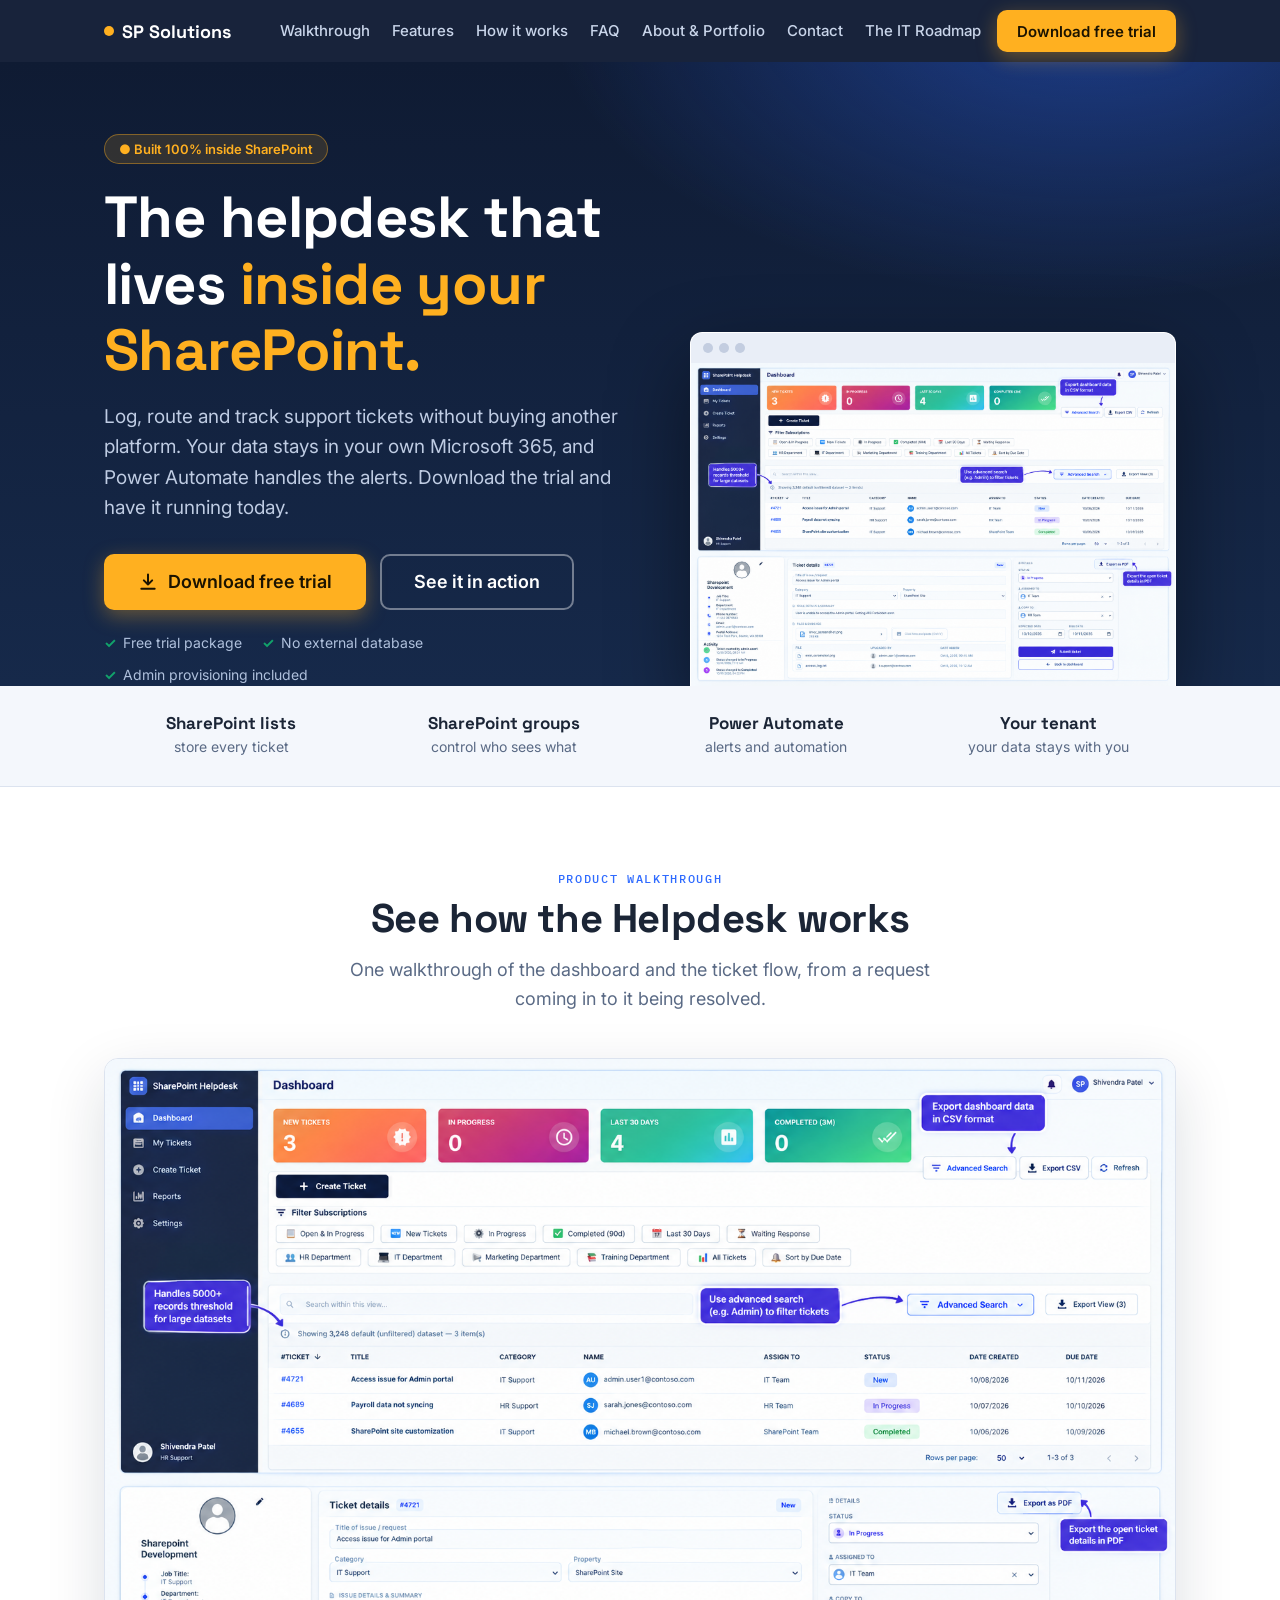
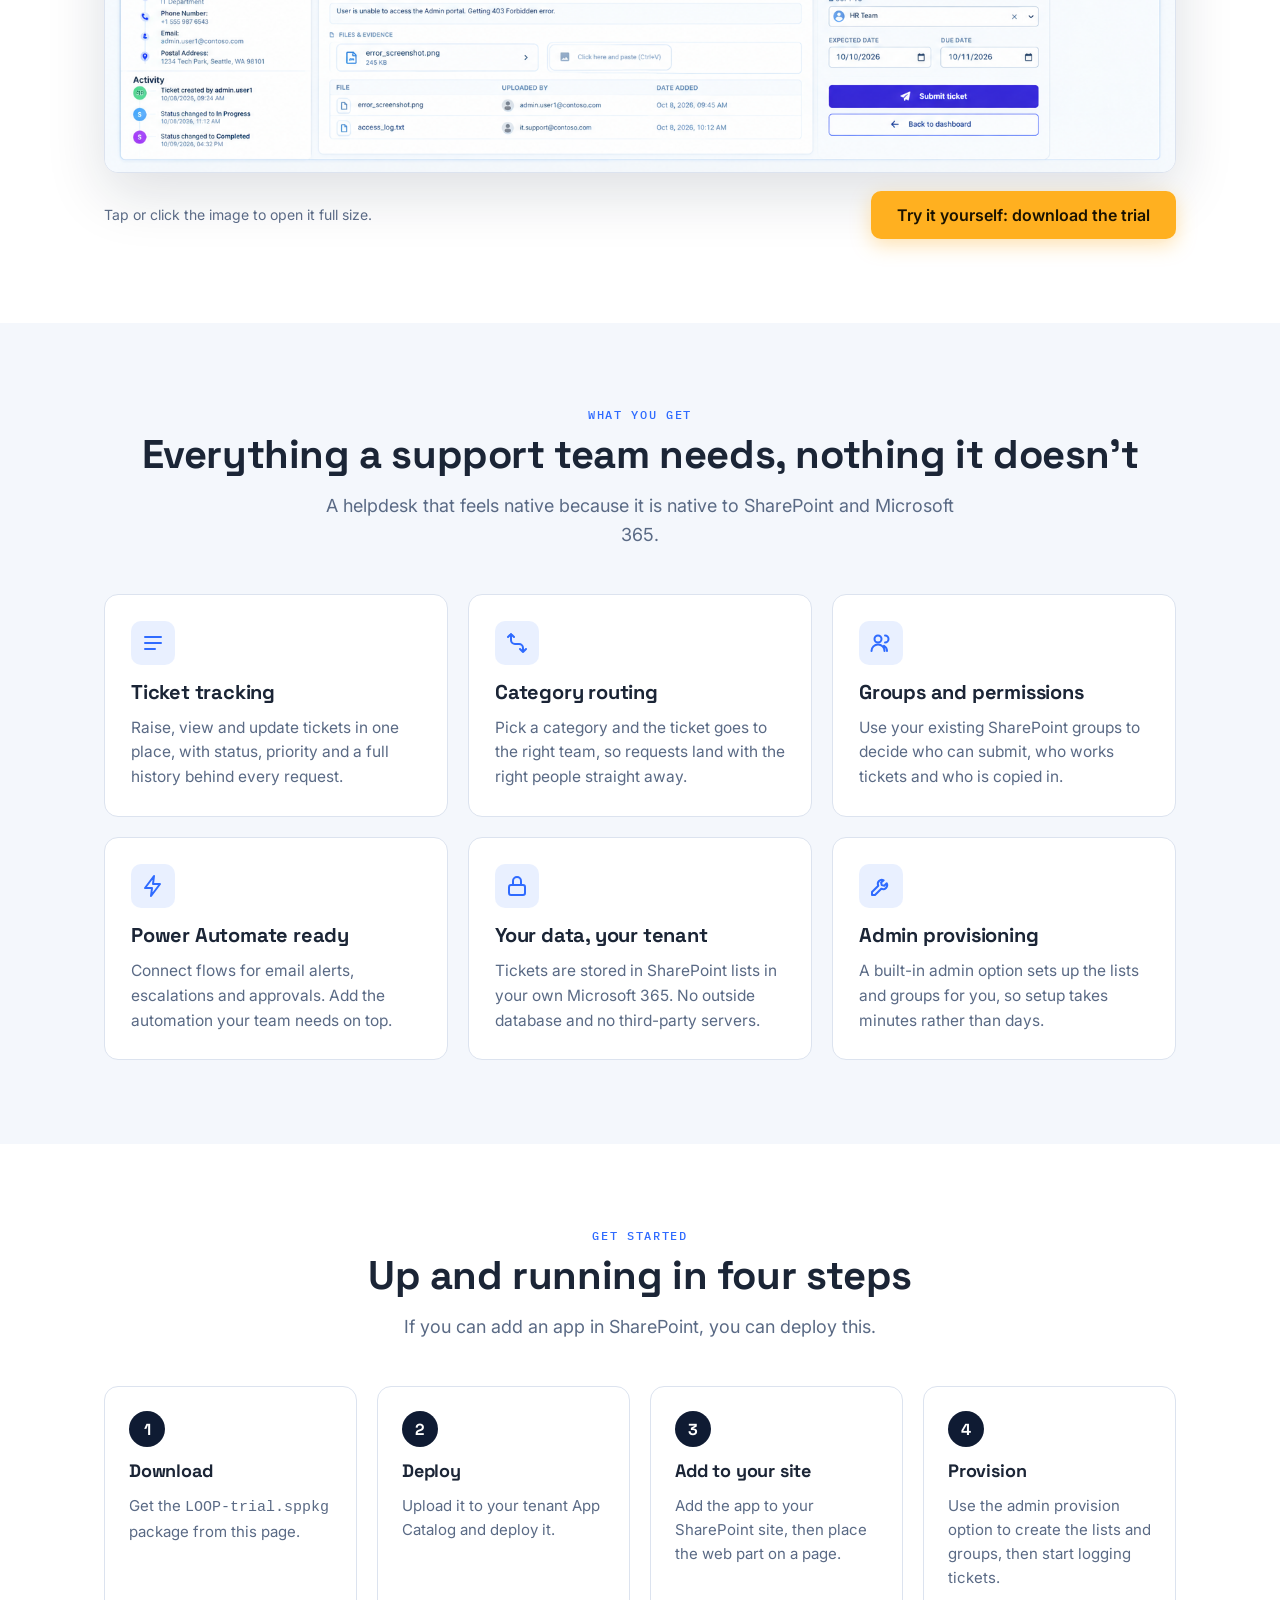
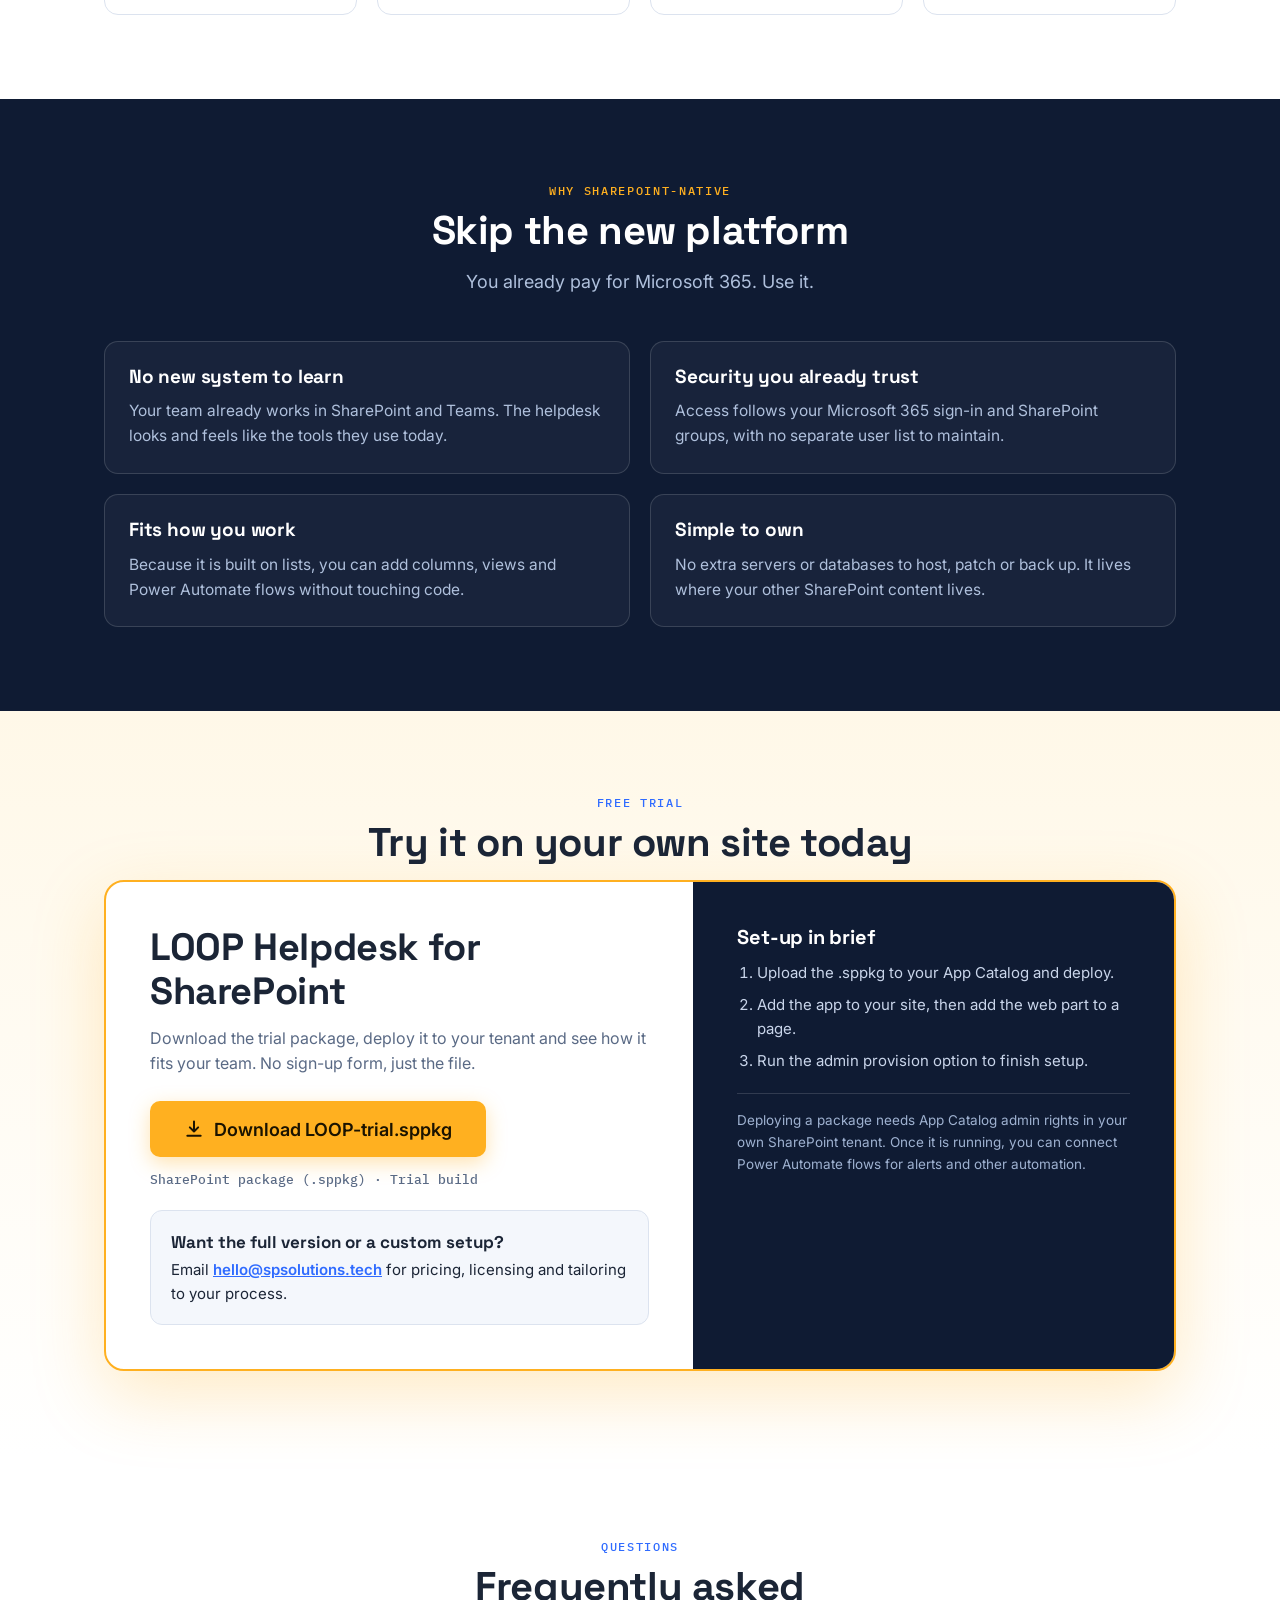
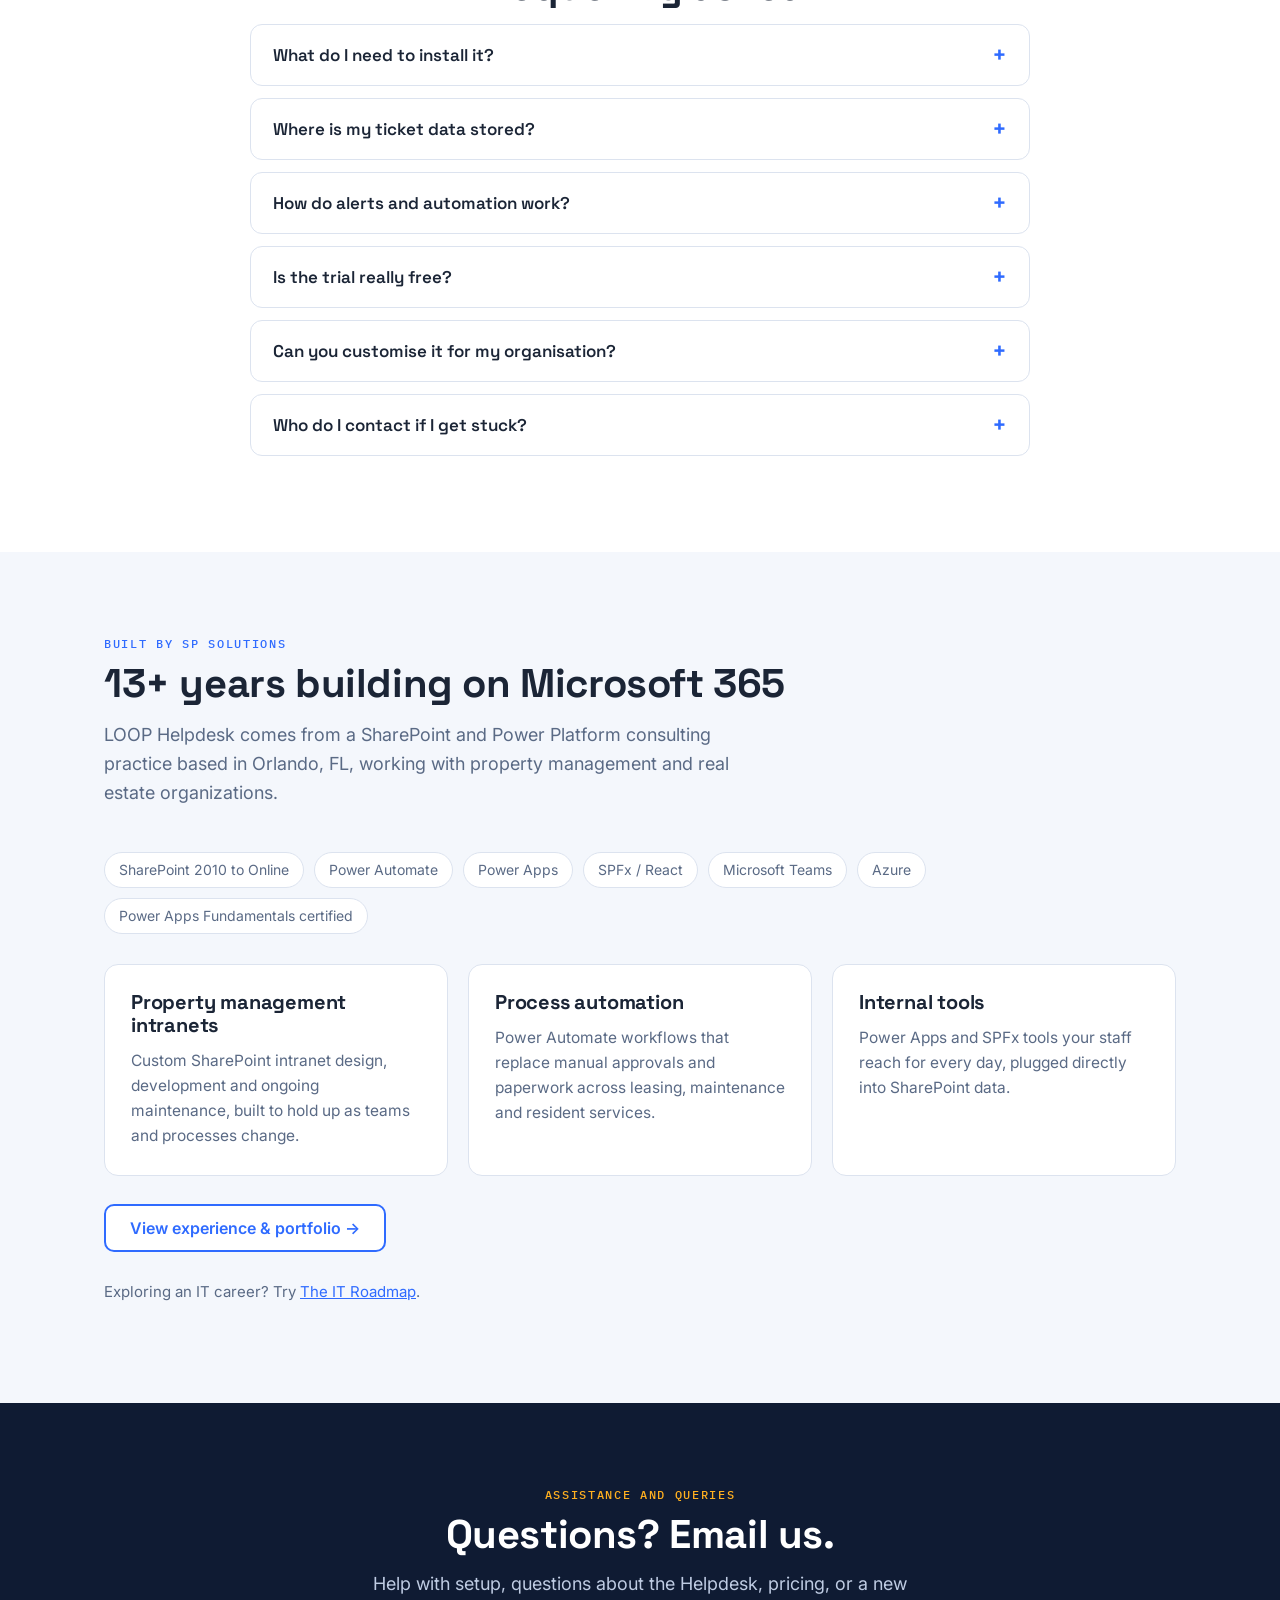
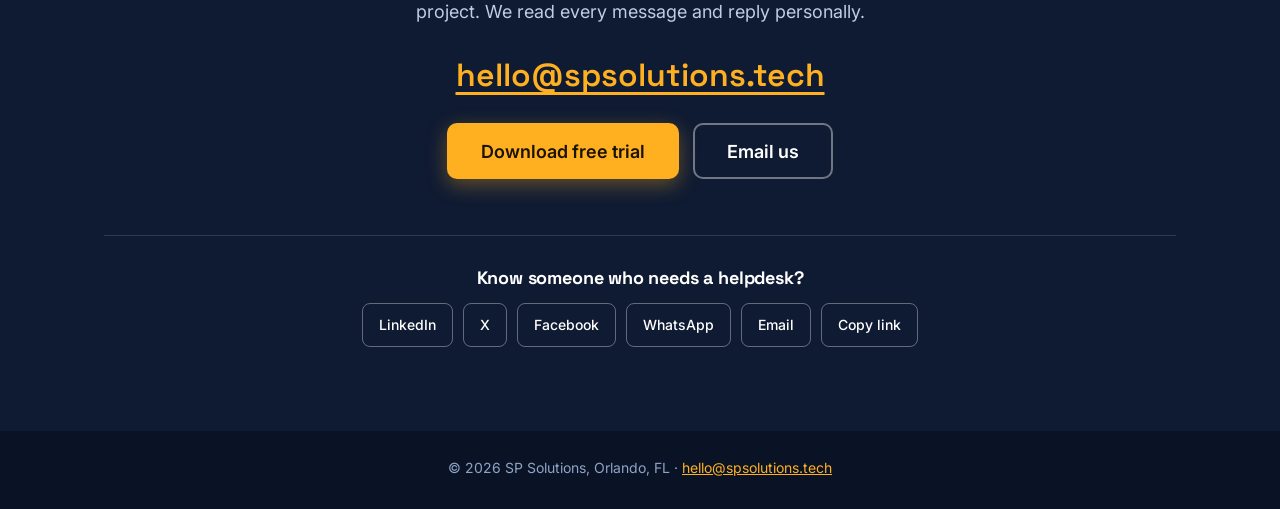
==== commit e83ed078: "Update navigation links and add portfolio button" ====
--- a/index.html
+++ b/index.html
@@ -199,7 +199,7 @@
       <a href="#features">Features</a>
       <a href="#how">How it works</a>
       <a href="#faq">FAQ</a>
-      <a href="#services">Services</a>
+      <a href="about.html">About &amp; Portfolio</a>
       <a href="#contact">Contact</a>
       <a href="/index-3.html">The IT Roadmap</a>
     </nav>
@@ -374,6 +374,7 @@
       <div class="card"><h3>Process automation</h3><p>Power Automate workflows that replace manual approvals and paperwork across leasing, maintenance and resident services.</p></div>
       <div class="card"><h3>Internal tools</h3><p>Power Apps and SPFx tools your staff reach for every day, plugged directly into SharePoint data.</p></div>
     </div>
+    <p style="margin:28px 0 0"><a class="btn btn-outline" href="about.html" data-gc="view-portfolio">View experience &amp; portfolio &rarr;</a></p>
     <p class="roadmap">Exploring an IT career? Try <a href="/index-3.html">The IT Roadmap</a>.</p>
   </div>
 </section>
